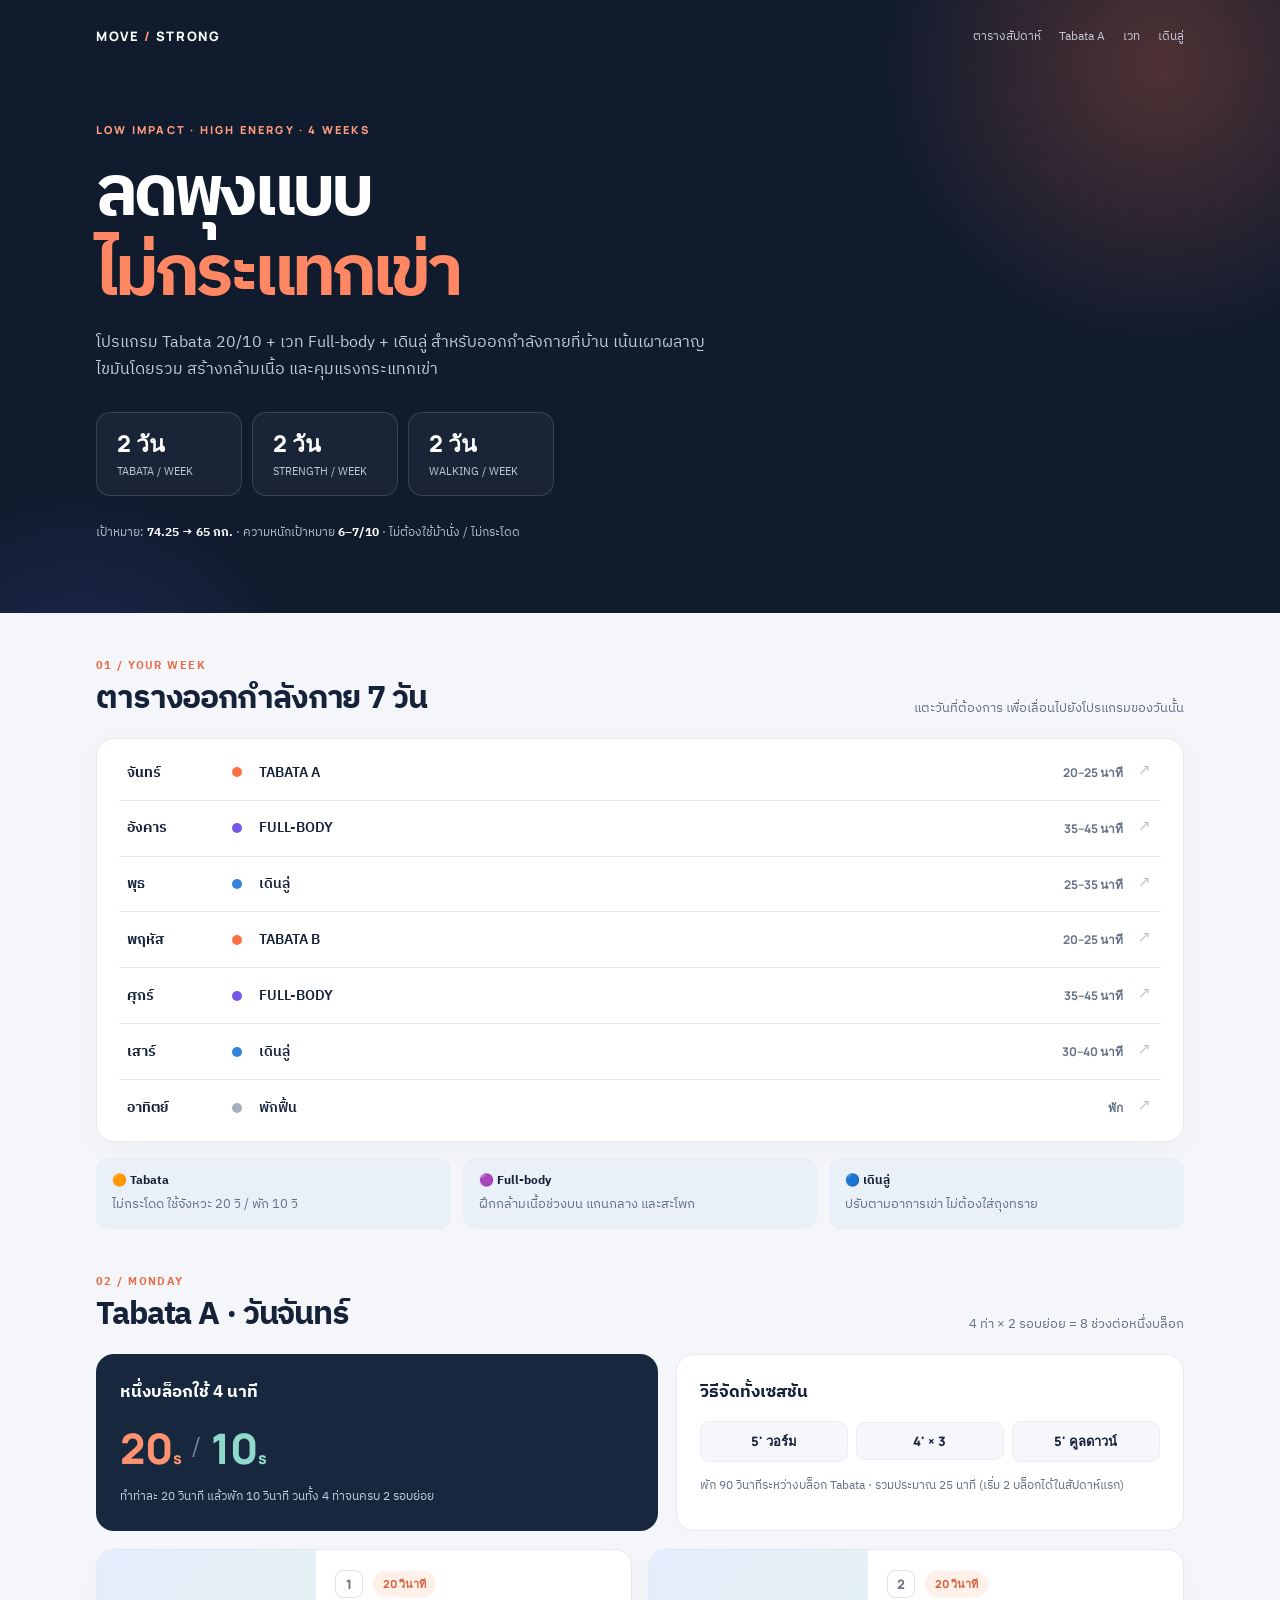
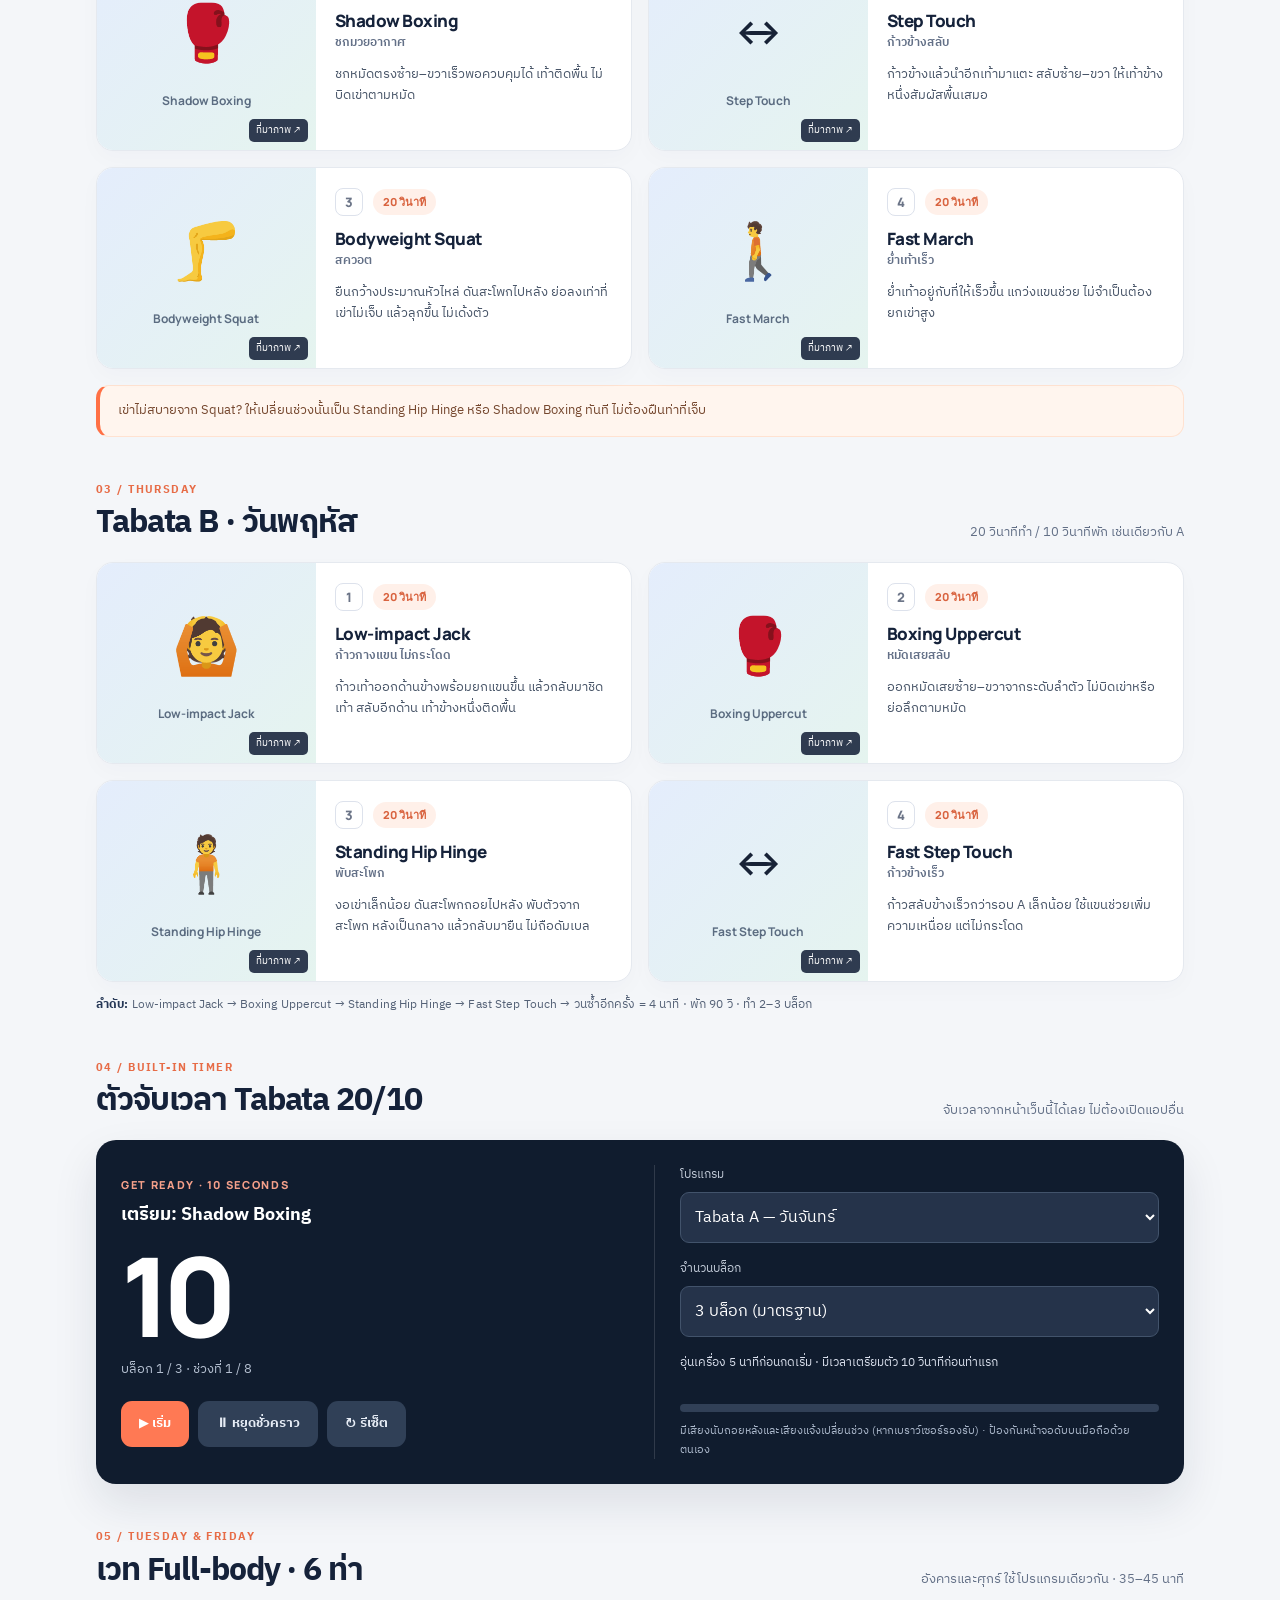
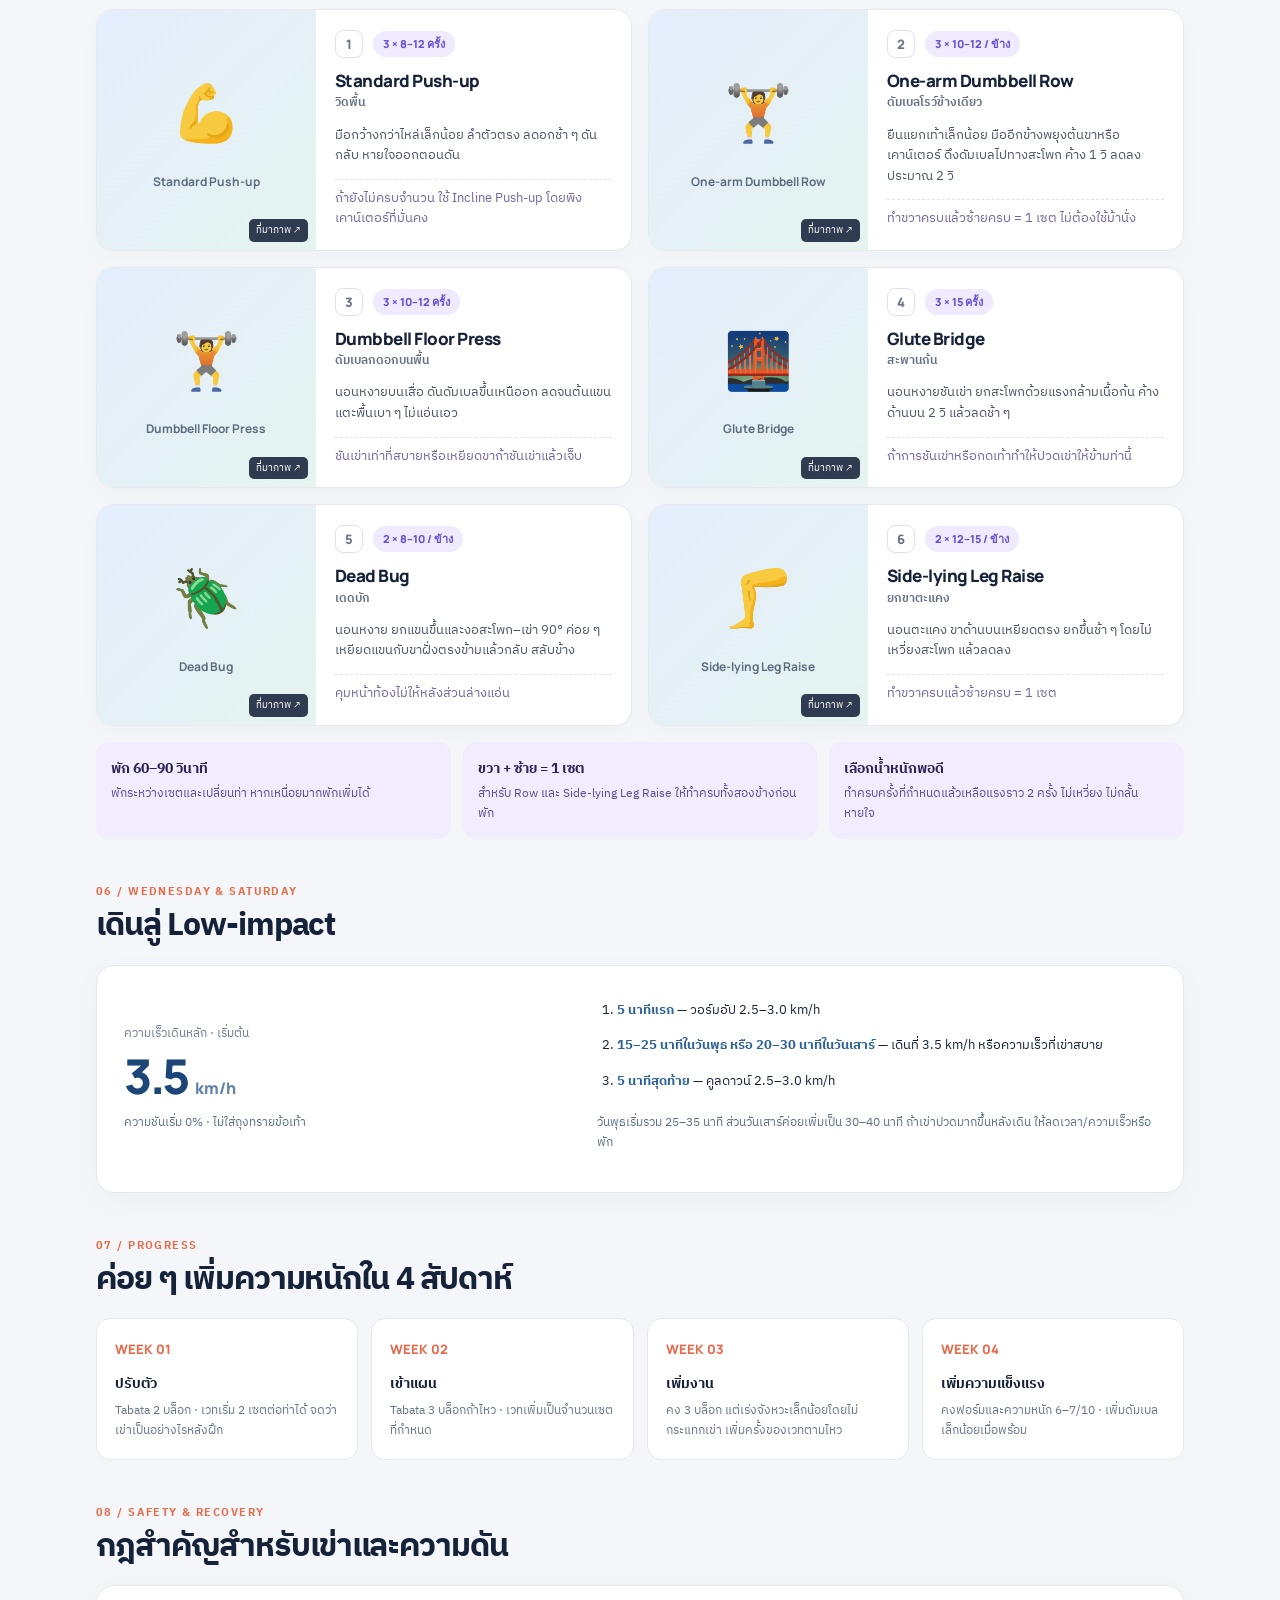
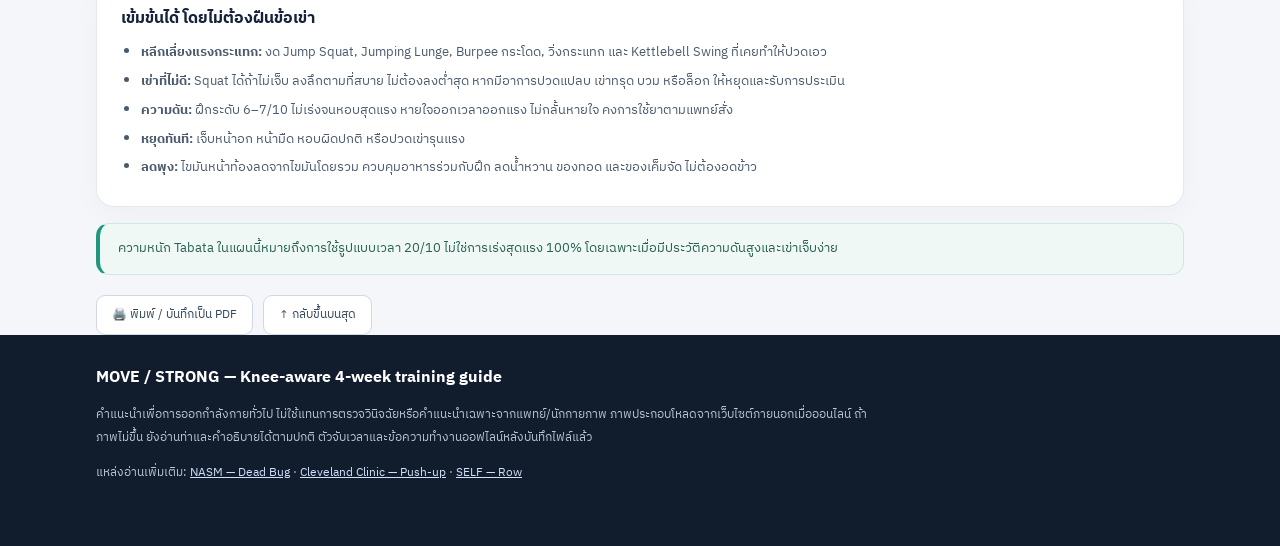
==== index.html @ 5675e383 "Add low-impact exercise guide" ====
<!DOCTYPE html>
<html lang="th">
<head>
<meta charset="UTF-8"/>
<meta name="viewport" content="width=device-width, initial-scale=1"/>
<meta name="theme-color" content="#111c2d"/>
<meta name="description" content="โปรแกรมลดพุง 4 สัปดาห์ Tabata Low-impact + เวท + เดินลู่ พร้อมรูปท่าออกกำลังและตัวจับเวลา 20/10"/>
<title>LOW IMPACT / HIGH ENERGY — แผนลดพุง 4 สัปดาห์</title>
<link rel="stylesheet" href="styles.css"/>
</head>
<body>
<header class="header"><div class="shell"><nav class="nav"><div class="brand">MOVE<span> / </span>STRONG</div><div class="navlinks"><a href="#weekly">ตารางสัปดาห์</a><a href="#tabata-a">Tabata A</a><a href="#strength">เวท</a><a href="#treadmill">เดินลู่</a></div></nav><div class="hero"><div class="eyebrow">LOW IMPACT · HIGH ENERGY · 4 WEEKS</div><h1>ลดพุงแบบ<br/><em>ไม่กระแทกเข่า</em></h1><p class="lead">โปรแกรม Tabata 20/10 + เวท Full-body + เดินลู่ สำหรับออกกำลังกายที่บ้าน เน้นเผาผลาญไขมันโดยรวม สร้างกล้ามเนื้อ และคุมแรงกระแทกเข่า</p><div class="stats"><div class="stat"><span class="k">2 วัน</span><span class="l">TABATA / WEEK</span></div><div class="stat"><span class="k">2 วัน</span><span class="l">STRENGTH / WEEK</span></div><div class="stat"><span class="k">2 วัน</span><span class="l">WALKING / WEEK</span></div></div><div class="hero-bottom">เป้าหมาย: <b>74.25 → 65 กก.</b> · ความหนักเป้าหมาย <b>6–7/10</b> · ไม่ต้องใช้ม้านั่ง / ไม่กระโดด</div></div></div></header>
<main class="shell">
<section class="section" id="weekly"><div class="section-heading"><div><div class="kicker">01 / Your week</div><h2>ตารางออกกำลังกาย 7 วัน</h2></div><div class="heading-note">แตะวันที่ต้องการ เพื่อเลื่อนไปยังโปรแกรมของวันนั้น</div></div><div class="surface schedule"><a class="week-row" href="#tabata-a"><span class="wd">จันทร์</span><span class="dot orange"></span><span class="act">TABATA A</span><span class="dur">20–25 นาที</span><span class="arrow">↗</span></a><a class="week-row" href="#strength"><span class="wd">อังคาร</span><span class="dot violet"></span><span class="act">FULL-BODY</span><span class="dur">35–45 นาที</span><span class="arrow">↗</span></a><a class="week-row" href="#treadmill"><span class="wd">พุธ</span><span class="dot blue"></span><span class="act">เดินลู่</span><span class="dur">25–35 นาที</span><span class="arrow">↗</span></a><a class="week-row" href="#tabata-b"><span class="wd">พฤหัส</span><span class="dot orange"></span><span class="act">TABATA B</span><span class="dur">20–25 นาที</span><span class="arrow">↗</span></a><a class="week-row" href="#strength"><span class="wd">ศุกร์</span><span class="dot violet"></span><span class="act">FULL-BODY</span><span class="dur">35–45 นาที</span><span class="arrow">↗</span></a><a class="week-row" href="#treadmill"><span class="wd">เสาร์</span><span class="dot blue"></span><span class="act">เดินลู่</span><span class="dur">30–40 นาที</span><span class="arrow">↗</span></a><a class="week-row" href="#safety"><span class="wd">อาทิตย์</span><span class="dot gray"></span><span class="act">พักฟื้น</span><span class="dur">พัก</span><span class="arrow">↗</span></a></div><div class="info-strip"><div class="mini"><b>🟠 Tabata</b><span>ไม่กระโดด ใช้จังหวะ 20 วิ / พัก 10 วิ</span></div><div class="mini"><b>🟣 Full-body</b><span>ฝึกกล้ามเนื้อช่วงบน แกนกลาง และสะโพก</span></div><div class="mini"><b>🔵 เดินลู่</b><span>ปรับตามอาการเข่า ไม่ต้องใส่ถุงทราย</span></div></div></section>
<section class="section" id="tabata-a"><div class="section-heading"><div><div class="kicker">02 / Monday</div><h2>Tabata A · วันจันทร์</h2></div><div class="heading-note">4 ท่า × 2 รอบย่อย = 8 ช่วงต่อหนึ่งบล็อก</div></div><div class="tabata-summary"><div class="timing-card"><h3>หนึ่งบล็อกใช้ 4 นาที</h3><div class="timing-digits"><span class="big-timing work">20<span style="font-size:.38em">s</span></span><span class="separator">/</span><span class="big-timing rest">10<span style="font-size:.38em">s</span></span></div><p>ทำท่าละ 20 วินาที แล้วพัก 10 วินาที วนทั้ง 4 ท่าจนครบ 2 รอบย่อย</p></div><div class="round-card"><h3>วิธีจัดทั้งเซสชัน</h3><div class="rounds"><div class="r">5' วอร์ม</div><div class="r">4' × 3</div><div class="r">5' คูลดาวน์</div></div><p>พัก 90 วินาทีระหว่างบล็อก Tabata · รวมประมาณ 25 นาที (เริ่ม 2 บล็อกได้ในสัปดาห์แรก)</p></div></div><div class="cards"><article class="move-card" id="A-1"><div class="photo"><div class="image-fallback"><span aria-hidden="true">🥊</span><b>Shadow Boxing</b></div><img loading="lazy" src="https://en-chatelaine.mblycdn.com/ench/resized/2014/10/w767/10-minute-workout-shadow-reps1.jpg" alt="ภาพตัวอย่างท่า Shadow Boxing" onerror="this.style.display='none'" referrerpolicy="no-referrer"/><a class="photo-credit" target="_blank" rel="noopener" href="https://chatelaine.com/health/fitness/4-boxing-moves-to-lose-weight-and-strengthen-core/">ที่มาภาพ ↗</a></div><div class="move-body"><div class="index-line"><span class="move-index">1</span><span class="pill pill-coral">20 วินาที</span></div><h3>Shadow Boxing</h3><div class="subname">ชกมวยอากาศ</div><p>ชกหมัดตรงซ้าย–ขวาเร็วพอควบคุมได้ เท้าติดพื้น ไม่บิดเข่าตามหมัด</p></div></article><article class="move-card" id="A-2"><div class="photo"><div class="image-fallback"><span aria-hidden="true">↔️</span><b>Step Touch</b></div><img loading="lazy" src="https://s3.amazonaws.com/prod.skimble/assets/2742516/image_iphone.jpg" alt="ภาพตัวอย่างท่า Step Touch" onerror="this.style.display='none'" referrerpolicy="no-referrer"/><a class="photo-credit" target="_blank" rel="noopener" href="https://www.skimble.com/exercises/85896-step-touch-how-to-do-exercise">ที่มาภาพ ↗</a></div><div class="move-body"><div class="index-line"><span class="move-index">2</span><span class="pill pill-coral">20 วินาที</span></div><h3>Step Touch</h3><div class="subname">ก้าวข้างสลับ</div><p>ก้าวข้างแล้วนำอีกเท้ามาแตะ สลับซ้าย–ขวา ให้เท้าข้างหนึ่งสัมผัสพื้นเสมอ</p></div></article><article class="move-card" id="A-3"><div class="photo"><div class="image-fallback"><span aria-hidden="true">🦵</span><b>Bodyweight Squat</b></div><img loading="lazy" src="https://bodybuilding-wizard.com/wp-content/uploads/2019/03/basic-bodyweight-squat-exercise-3.jpg" alt="ภาพตัวอย่างท่า Bodyweight Squat" onerror="this.style.display='none'" referrerpolicy="no-referrer"/><a class="photo-credit" target="_blank" rel="noopener" href="https://bodybuilding-wizard.com/basic-bodyweight-squat-exercise/">ที่มาภาพ ↗</a></div><div class="move-body"><div class="index-line"><span class="move-index">3</span><span class="pill pill-coral">20 วินาที</span></div><h3>Bodyweight Squat</h3><div class="subname">สควอต</div><p>ยืนกว้างประมาณหัวไหล่ ดันสะโพกไปหลัง ย่อลงเท่าที่เข่าไม่เจ็บ แล้วลุกขึ้น ไม่เด้งตัว</p></div></article><article class="move-card" id="A-4"><div class="photo"><div class="image-fallback"><span aria-hidden="true">🚶</span><b>Fast March</b></div><img loading="lazy" src="https://s3assets.skimble.com/assets/2340725/image_iphone.jpg" alt="ภาพตัวอย่างท่า Fast March" onerror="this.style.display='none'" referrerpolicy="no-referrer"/><a class="photo-credit" target="_blank" rel="noopener" href="https://www.skimble.com/exercises/68384-walk-or-marching-in-place-how-to-do-exercise">ที่มาภาพ ↗</a></div><div class="move-body"><div class="index-line"><span class="move-index">4</span><span class="pill pill-coral">20 วินาที</span></div><h3>Fast March</h3><div class="subname">ย่ำเท้าเร็ว</div><p>ย่ำเท้าอยู่กับที่ให้เร็วขึ้น แกว่งแขนช่วย ไม่จำเป็นต้องยกเข่าสูง</p></div></article></div><div class="hint">เข่าไม่สบายจาก Squat? ให้เปลี่ยนช่วงนั้นเป็น Standing Hip Hinge หรือ Shadow Boxing ทันที ไม่ต้องฝืนท่าที่เจ็บ</div></section>
<section class="section" id="tabata-b"><div class="section-heading"><div><div class="kicker">03 / Thursday</div><h2>Tabata B · วันพฤหัส</h2></div><div class="heading-note">20 วินาทีทำ / 10 วินาทีพัก เช่นเดียวกับ A</div></div><div class="cards"><article class="move-card" id="B-1"><div class="photo"><div class="image-fallback"><span aria-hidden="true">🙆</span><b>Low-impact Jack</b></div><img loading="lazy" src="https://app.dropinblog.com/uploaded/blogs/34238038/files/Screen_Shot_2021-11-24_at_8_49_16_AM.png" alt="ภาพตัวอย่างท่า Low-impact Jack" onerror="this.style.display='none'" referrerpolicy="no-referrer"/><a class="photo-credit" target="_blank" rel="noopener" href="https://massagetherapyconcepts.com/a/blog/low-impact-exercises-for">ที่มาภาพ ↗</a></div><div class="move-body"><div class="index-line"><span class="move-index">1</span><span class="pill pill-coral">20 วินาที</span></div><h3>Low-impact Jack</h3><div class="subname">ก้าวกางแขน ไม่กระโดด</div><p>ก้าวเท้าออกด้านข้างพร้อมยกแขนขึ้น แล้วกลับมาชิดเท้า สลับอีกด้าน เท้าข้างหนึ่งติดพื้น</p></div></article><article class="move-card" id="B-2"><div class="photo"><div class="image-fallback"><span aria-hidden="true">🥊</span><b>Boxing Uppercut</b></div><img loading="lazy" src="https://v.cdn.ww.com/media/system/cms/us/new_boxing_6_lead_uppercut_800x800_jqdrrv.png" alt="ภาพตัวอย่างท่า Boxing Uppercut" onerror="this.style.display='none'" referrerpolicy="no-referrer"/><a class="photo-credit" target="_blank" rel="noopener" href="https://www.weightwatchers.com/us/blog/fitness/boxing-cardio-workout-at-home">ที่มาภาพ ↗</a></div><div class="move-body"><div class="index-line"><span class="move-index">2</span><span class="pill pill-coral">20 วินาที</span></div><h3>Boxing Uppercut</h3><div class="subname">หมัดเสยสลับ</div><p>ออกหมัดเสยซ้าย–ขวาจากระดับลำตัว ไม่บิดเข่าหรือย่อลึกตามหมัด</p></div></article><article class="move-card" id="B-3"><div class="photo"><div class="image-fallback"><span aria-hidden="true">🧍</span><b>Standing Hip Hinge</b></div><img loading="lazy" src="https://cdn.shopify.com/s/files/1/0252/3155/6686/files/Bodyweight_Hip_Hinge.jpg?v=1750167985" alt="ภาพตัวอย่างท่า Standing Hip Hinge" onerror="this.style.display='none'" referrerpolicy="no-referrer"/><a class="photo-credit" target="_blank" rel="noopener" href="https://homegymsupply.co.uk/blogs/guides/hip-hinge-exercises">ที่มาภาพ ↗</a></div><div class="move-body"><div class="index-line"><span class="move-index">3</span><span class="pill pill-coral">20 วินาที</span></div><h3>Standing Hip Hinge</h3><div class="subname">พับสะโพก</div><p>งอเข่าเล็กน้อย ดันสะโพกถอยไปหลัง พับตัวจากสะโพก หลังเป็นกลาง แล้วกลับมายืน ไม่ถือดัมเบล</p></div></article><article class="move-card" id="B-4"><div class="photo"><div class="image-fallback"><span aria-hidden="true">↔️</span><b>Fast Step Touch</b></div><img loading="lazy" src="https://s3.amazonaws.com/prod.skimble/assets/2742516/image_iphone.jpg" alt="ภาพตัวอย่างท่า Fast Step Touch" onerror="this.style.display='none'" referrerpolicy="no-referrer"/><a class="photo-credit" target="_blank" rel="noopener" href="https://www.skimble.com/exercises/85896-step-touch-how-to-do-exercise">ที่มาภาพ ↗</a></div><div class="move-body"><div class="index-line"><span class="move-index">4</span><span class="pill pill-coral">20 วินาที</span></div><h3>Fast Step Touch</h3><div class="subname">ก้าวข้างเร็ว</div><p>ก้าวสลับข้างเร็วกว่ารอบ A เล็กน้อย ใช้แขนช่วยเพิ่มความเหนื่อย แต่ไม่กระโดด</p></div></article></div><p class="flowline"><b>ลำดับ:</b> Low-impact Jack → Boxing Uppercut → Standing Hip Hinge → Fast Step Touch → วนซ้ำอีกครั้ง = 4 นาที · พัก 90 วิ · ทำ 2–3 บล็อก</p></section>
<section class="section" id="timer"><div class="section-heading"><div><div class="kicker">04 / Built-in timer</div><h2>ตัวจับเวลา Tabata 20/10</h2></div><div class="heading-note">จับเวลาจากหน้าเว็บนี้ได้เลย ไม่ต้องเปิดแอปอื่น</div></div><div class="timer" role="region" aria-label="ตัวจับเวลา Tabata"><div class="timer-left"><div id="phase-kicker" class="timer-eyebrow">READY TO MOVE</div><div id="current-move" class="timer-name">พร้อมเริ่มฝึก</div><div class="timer-count" id="counter" aria-live="off">20</div><div class="timer-stage" id="timer-stage">บล็อก 1 / 3 · ช่วงที่ 1 / 8</div><div class="timer-btns"><button class="btn" id="timer-start">▶ เริ่ม</button><button class="btn secondary" id="timer-pause" disabled>⏸ หยุดชั่วคราว</button><button class="btn secondary" id="timer-reset">↻ รีเซ็ต</button></div></div><div class="timer-right"><label for="workout-type">โปรแกรม</label><select id="workout-type"><option value="A">Tabata A — วันจันทร์</option><option value="B">Tabata B — วันพฤหัส</option></select><label for="round-count">จำนวนบล็อก</label><select id="round-count"><option value="2">2 บล็อก (เริ่มต้น)</option><option value="3" selected>3 บล็อก (มาตรฐาน)</option></select><div class="status" id="timer-detail">อุ่นเครื่อง 5 นาทีก่อนกดเริ่ม · มีเวลาเตรียมตัว 10 วินาทีก่อนท่าแรก</div><div class="progress"><div id="timer-progress"></div></div><p class="timer-small">มีเสียงนับถอยหลังและเสียงแจ้งเปลี่ยนช่วง (หากเบราว์เซอร์รองรับ) · ป้องกันหน้าจอดับบนมือถือด้วยตนเอง</p></div></div></section>
<section class="section" id="strength"><div class="section-heading"><div><div class="kicker">05 / Tuesday & Friday</div><h2>เวท Full-body · 6 ท่า</h2></div><div class="heading-note">อังคารและศุกร์ ใช้โปรแกรมเดียวกัน · 35–45 นาที</div></div><div class="cards"><article class="move-card"><div class="photo"><div class="image-fallback"><span aria-hidden="true">💪</span><b>Standard Push-up</b></div><img loading="lazy" src="https://bizweb.dktcdn.net/100/419/791/files/cach-hit-dat-dung-cach-2.jpg?v=1654245373205" alt="ภาพตัวอย่างท่า Standard Push-up" onerror="this.style.display='none'" referrerpolicy="no-referrer"/><a class="photo-credit" target="_blank" rel="noopener" href="https://zokosport.vn/cach-hit-dat-dung-cach">ที่มาภาพ ↗</a></div><div class="move-body"><div class="index-line"><span class="move-index">1</span><span class="pill pill-violet">3 × 8–12 ครั้ง</span></div><h3>Standard Push-up</h3><div class="subname">วิดพื้น</div><p>มือกว้างกว่าไหล่เล็กน้อย ลำตัวตรง ลดอกช้า ๆ ดันกลับ หายใจออกตอนดัน</p><p class="tip">ถ้ายังไม่ครบจำนวน ใช้ Incline Push-up โดยพิงเคาน์เตอร์ที่มั่นคง</p></div></article><article class="move-card"><div class="photo"><div class="image-fallback"><span aria-hidden="true">🏋️</span><b>One-arm Dumbbell Row</b></div><img loading="lazy" src="https://media.self.com/photos/6502286f4096ec018062ec7d/4%3A3/w_5000%2Ch_3750%2Cc_limit/Jamie-single-arm-row.jpg" alt="ภาพตัวอย่างท่า One-arm Dumbbell Row" onerror="this.style.display='none'" referrerpolicy="no-referrer"/><a class="photo-credit" target="_blank" rel="noopener" href="https://www.self.com/story/single-arm-dumbbell-row">ที่มาภาพ ↗</a></div><div class="move-body"><div class="index-line"><span class="move-index">2</span><span class="pill pill-violet">3 × 10–12 / ข้าง</span></div><h3>One-arm Dumbbell Row</h3><div class="subname">ดัมเบลโรว์ข้างเดียว</div><p>ยืนแยกเท้าเล็กน้อย มืออีกข้างพยุงต้นขาหรือเคาน์เตอร์ ดึงดัมเบลไปทางสะโพก ค้าง 1 วิ ลดลงประมาณ 2 วิ</p><p class="tip">ทำขวาครบแล้วซ้ายครบ = 1 เซต ไม่ต้องใช้ม้านั่ง</p></div></article><article class="move-card"><div class="photo"><div class="image-fallback"><span aria-hidden="true">🏋️</span><b>Dumbbell Floor Press</b></div><img loading="lazy" src="https://cdn.mos.cms.futurecdn.net/fTJuNi66UDQdiwZVsGUfZj.jpg" alt="ภาพตัวอย่างท่า Dumbbell Floor Press" onerror="this.style.display='none'" referrerpolicy="no-referrer"/><a class="photo-credit" target="_blank" rel="noopener" href="https://www.coachweb.com/home-workouts/8547/try-this-dumbbell-home-workout-from-celebrity-trainer-jessie-pavelka-today">ที่มาภาพ ↗</a></div><div class="move-body"><div class="index-line"><span class="move-index">3</span><span class="pill pill-violet">3 × 10–12 ครั้ง</span></div><h3>Dumbbell Floor Press</h3><div class="subname">ดัมเบลกดอกบนพื้น</div><p>นอนหงายบนเสื่อ ดันดัมเบลขึ้นเหนืออก ลดจนต้นแขนแตะพื้นเบา ๆ ไม่แอ่นเอว</p><p class="tip">ชันเข่าเท่าที่สบายหรือเหยียดขาถ้าชันเข่าแล้วเจ็บ</p></div></article><article class="move-card"><div class="photo"><div class="image-fallback"><span aria-hidden="true">🌉</span><b>Glute Bridge</b></div><img loading="lazy" src="https://cdn.prod.openfit.com/uploads/2019/05/14110159/Glute-Bridge-A.B.jpg" alt="ภาพตัวอย่างท่า Glute Bridge" onerror="this.style.display='none'" referrerpolicy="no-referrer"/><a class="photo-credit" target="_blank" rel="noopener" href="https://www.amcolfit.com/blog-15-exercises-lower-body-workout.php">ที่มาภาพ ↗</a></div><div class="move-body"><div class="index-line"><span class="move-index">4</span><span class="pill pill-violet">3 × 15 ครั้ง</span></div><h3>Glute Bridge</h3><div class="subname">สะพานก้น</div><p>นอนหงายชันเข่า ยกสะโพกด้วยแรงกล้ามเนื้อก้น ค้างด้านบน 2 วิ แล้วลดช้า ๆ</p><p class="tip">ถ้าการชันเข่าหรือกดเท้าทำให้ปวดเข่าให้ข้ามท่านี้</p></div></article><article class="move-card"><div class="photo"><div class="image-fallback"><span aria-hidden="true">🪲</span><b>Dead Bug</b></div><img loading="lazy" src="https://static.wixstatic.com/media/ed5104_ee317bad126a423e90381eb24b6fec06~mv2.png/v1/fill/w_940%2Ch_788%2Cal_c%2Cq_90%2Cenc_auto/ed5104_ee317bad126a423e90381eb24b6fec06~mv2.png" alt="ภาพตัวอย่างท่า Dead Bug" onerror="this.style.display='none'" referrerpolicy="no-referrer"/><a class="photo-credit" target="_blank" rel="noopener" href="https://www.strongerperformancept.com/post/the-dead-bug-exercise-how-to-variations">ที่มาภาพ ↗</a></div><div class="move-body"><div class="index-line"><span class="move-index">5</span><span class="pill pill-violet">2 × 8–10 / ข้าง</span></div><h3>Dead Bug</h3><div class="subname">เดดบัก</div><p>นอนหงาย ยกแขนขึ้นและงอสะโพก–เข่า 90° ค่อย ๆ เหยียดแขนกับขาฝั่งตรงข้ามแล้วกลับ สลับข้าง</p><p class="tip">คุมหน้าท้องไม่ให้หลังส่วนล่างแอ่น</p></div></article><article class="move-card"><div class="photo"><div class="image-fallback"><span aria-hidden="true">🦵</span><b>Side-lying Leg Raise</b></div><img loading="lazy" src="https://cdn2.stylecraze.com/wp-content/uploads/2014/08/14--Side-Lying-Leg-Raises.jpg.webp" alt="ภาพตัวอย่างท่า Side-lying Leg Raise" onerror="this.style.display='none'" referrerpolicy="no-referrer"/><a class="photo-credit" target="_blank" rel="noopener" href="https://www.stylecraze.com/articles/effective-exercises-to-strengthen-your-lower-body/">ที่มาภาพ ↗</a></div><div class="move-body"><div class="index-line"><span class="move-index">6</span><span class="pill pill-violet">2 × 12–15 / ข้าง</span></div><h3>Side-lying Leg Raise</h3><div class="subname">ยกขาตะแคง</div><p>นอนตะแคง ขาด้านบนเหยียดตรง ยกขึ้นช้า ๆ โดยไม่เหวี่ยงสะโพก แล้วลดลง</p><p class="tip">ทำขวาครบแล้วซ้ายครบ = 1 เซต</p></div></article></div><div class="training-notes"><div class="training-note"><b>พัก 60–90 วินาที</b>พักระหว่างเซตและเปลี่ยนท่า หากเหนื่อยมากพักเพิ่มได้</div><div class="training-note"><b>ขวา + ซ้าย = 1 เซต</b>สำหรับ Row และ Side-lying Leg Raise ให้ทำครบทั้งสองข้างก่อนพัก</div><div class="training-note"><b>เลือกน้ำหนักพอดี</b>ทำครบครั้งที่กำหนดแล้วเหลือแรงราว 2 ครั้ง ไม่เหวี่ยง ไม่กลั้นหายใจ</div></div></section>
<section class="section" id="treadmill"><div class="section-heading"><div><div class="kicker">06 / Wednesday & Saturday</div><h2>เดินลู่ Low-impact</h2></div></div><div class="surface walkcard"><div><div class="walk-kicker">ความเร็วเดินหลัก · เริ่มต้น</div><div class="walk-big">3.5 <small>km/h</small></div><div class="walk-small">ความชันเริ่ม 0% · ไม่ใส่ถุงทรายข้อเท้า</div></div><div><ol class="walk-steps"><li><b>5 นาทีแรก</b> — วอร์มอัป 2.5–3.0 km/h</li><li><b>15–25 นาทีในวันพุธ หรือ 20–30 นาทีในวันเสาร์</b> — เดินที่ 3.5 km/h หรือความเร็วที่เข่าสบาย</li><li><b>5 นาทีสุดท้าย</b> — คูลดาวน์ 2.5–3.0 km/h</li></ol><p class="walk-small">วันพุธเริ่มรวม 25–35 นาที ส่วนวันเสาร์ค่อยเพิ่มเป็น 30–40 นาที ถ้าเข่าปวดมากขึ้นหลังเดิน ให้ลดเวลา/ความเร็วหรือพัก</p></div></div></section>
<section class="section" id="progression"><div class="section-heading"><div><div class="kicker">07 / Progress</div><h2>ค่อย ๆ เพิ่มความหนักใน 4 สัปดาห์</h2></div></div><div class="progression"><div class="week-box"><span class="label">WEEK 01</span><b>ปรับตัว</b><p>Tabata 2 บล็อก · เวทเริ่ม 2 เซตต่อท่าได้ จดว่าเข่าเป็นอย่างไรหลังฝึก</p></div><div class="week-box"><span class="label">WEEK 02</span><b>เข้าแผน</b><p>Tabata 3 บล็อกถ้าไหว · เวทเพิ่มเป็นจำนวนเซตที่กำหนด</p></div><div class="week-box"><span class="label">WEEK 03</span><b>เพิ่มงาน</b><p>คง 3 บล็อก แต่เร่งจังหวะเล็กน้อยโดยไม่กระแทกเข่า เพิ่มครั้งของเวทตามไหว</p></div><div class="week-box"><span class="label">WEEK 04</span><b>เพิ่มความแข็งแรง</b><p>คงฟอร์มและความหนัก 6–7/10 · เพิ่มดัมเบลเล็กน้อยเมื่อพร้อม</p></div></div></section>
<section class="section" id="safety"><div class="section-heading"><div><div class="kicker">08 / Safety & recovery</div><h2>กฎสำคัญสำหรับเข่าและความดัน</h2></div></div><div class="surface safety"><h3>เข้มข้นได้ โดยไม่ต้องฝืนข้อเข่า</h3><ul><li><b>หลีกเลี่ยงแรงกระแทก:</b> งด Jump Squat, Jumping Lunge, Burpee กระโดด, วิ่งกระแทก และ Kettlebell Swing ที่เคยทำให้ปวดเอว</li><li><b>เข่าที่ไม่ดี:</b> Squat ได้ถ้าไม่เจ็บ ลงลึกตามที่สบาย ไม่ต้องลงต่ำสุด หากมีอาการปวดแปลบ เข่าทรุด บวม หรือล็อก ให้หยุดและรับการประเมิน</li><li><b>ความดัน:</b> ฝึกระดับ 6–7/10 ไม่เร่งจนหอบสุดแรง หายใจออกเวลาออกแรง ไม่กลั้นหายใจ คงการใช้ยาตามแพทย์สั่ง</li><li><b>หยุดทันที:</b> เจ็บหน้าอก หน้ามืด หอบผิดปกติ หรือปวดเข่ารุนแรง</li><li><b>ลดพุง:</b> ไขมันหน้าท้องลดจากไขมันโดยรวม ควบคุมอาหารร่วมกับฝึก ลดน้ำหวาน ของทอด และของเค็มจัด ไม่ต้องอดข้าว</li></ul></div><div class="hint hintsafe">ความหนัก Tabata ในแผนนี้หมายถึงการใช้รูปแบบเวลา 20/10 ไม่ใช่การเร่งสุดแรง 100% โดยเฉพาะเมื่อมีประวัติความดันสูงและเข่าเจ็บง่าย</div><div class="action-bar"><button type="button" onclick="window.print()">🖨️ พิมพ์ / บันทึกเป็น PDF</button><button type="button" id="jump-top">↑ กลับขึ้นบนสุด</button></div></section>
</main>
<div class="floating-timer" id="floating-timer" role="region" aria-label="ตัวจับเวลาแบบย่อ" hidden><div class="floating-info"><span id="floating-phase"></span><strong id="floating-move"></strong></div><div class="floating-count" id="floating-count"></div><div class="floating-buttons"><button type="button" class="btn" id="floating-start">▶ เริ่ม</button><button type="button" class="btn secondary" id="floating-pause">⏸ พัก</button><button type="button" class="btn secondary" id="floating-reset">↻ รีเซ็ต</button></div></div>
<footer class="footer"><div class="shell"><b>MOVE / STRONG — Knee-aware 4-week training guide</b><p>คำแนะนำเพื่อการออกกำลังกายทั่วไป ไม่ใช้แทนการตรวจวินิจฉัยหรือคำแนะนำเฉพาะจากแพทย์/นักกายภาพ ภาพประกอบโหลดจากเว็บไซต์ภายนอกเมื่อออนไลน์ ถ้าภาพไม่ขึ้น ยังอ่านท่าและคำอธิบายได้ตามปกติ ตัวจับเวลาและข้อความทำงานออฟไลน์หลังบันทึกไฟล์แล้ว</p><p class="sources">แหล่งอ่านเพิ่มเติม: <a href="https://www.nasm.org/resource-center/exercise-library/dead-bug" target="_blank" rel="noopener">NASM — Dead Bug</a> · <a href="https://health.clevelandclinic.org/how-to-do-a-push-up" target="_blank" rel="noopener">Cleveland Clinic — Push-up</a> · <a href="https://www.self.com/story/single-arm-dumbbell-row" target="_blank" rel="noopener">SELF — Row</a></p></div></footer>
<script src="script.js"></script>
</body></html>
---- styles.css ----
@import url('https://fonts.googleapis.com/css2?family=IBM+Plex+Sans+Thai:wght@400;500;600;700&family=Manrope:wght@500;600;700;800&display=swap');
:root{--navy:#111c2d;--ink:#15223a;--muted:#637087;--bg:#f4f6f9;--paper:#fff;--line:#e5e9ef;--orange:#ff7045;--v:#7358e8;--blue:#3285da;--green:#1e987b;--radius:18px}
*{box-sizing:border-box}html{scroll-behavior:smooth}body{margin:0;background:var(--bg);font-family:'IBM Plex Sans Thai',system-ui,sans-serif;color:var(--ink);line-height:1.68;-webkit-font-smoothing:antialiased}button,input,select{font:inherit}a{color:inherit;text-decoration:none}button{cursor:pointer}strong,b{font-weight:700}button:focus-visible,a:focus-visible,input:focus-visible{outline:3px solid #ffae8d;outline-offset:3px}
.shell{max-width:1140px;margin:auto;padding:0 26px}.header{background:#101b2e;color:#fff;position:relative;overflow:hidden}.header::before{content:'';position:absolute;width:570px;height:570px;right:-165px;top:-220px;background:radial-gradient(circle,#ff704544,transparent 70%);pointer-events:none}.header::after{content:'';position:absolute;width:500px;height:500px;left:-170px;bottom:-350px;background:radial-gradient(circle,#6c68ee32,transparent 65%)}.nav{display:flex;justify-content:space-between;align-items:center;padding:26px 0;position:relative;z-index:1}.brand{font-family:Manrope,sans-serif;letter-spacing:.12em;font-size:13px;font-weight:800}.brand span{color:#ff9270}.navlinks{display:flex;gap:18px;color:#c4cbd9;font-size:12px}.navlinks a:hover{color:white}
.hero{padding:48px 0 70px;position:relative;z-index:1}.eyebrow{font:800 11px Manrope,sans-serif;letter-spacing:.2em;text-transform:uppercase;color:#ff9e7e}.hero h1{font-size:clamp(38px,6vw,70px);line-height:1.14;letter-spacing:-.06em;margin:18px 0 16px;max-width:770px}.hero h1 em{color:#ff8764;font-style:normal}.lead{color:#c1ccdc;max-width:620px;font-size:16px;margin:0}.stats{display:flex;flex-wrap:wrap;gap:10px;margin:28px 0 0}.stat{border:1px solid #ffffff24;background:#ffffff0b;backdrop-filter:blur(6px);padding:13px 20px;border-radius:14px;min-width:146px}.stat .k{display:block;font:800 23px Manrope,sans-serif}.stat .l{display:block;font-size:11px;color:#bec6d6;margin-top:1px}.hero-bottom{margin-top:27px;font-size:12px;color:#b4bdcf}.hero-bottom b{color:white}
main{padding-bottom:70px}.section{margin-top:44px;scroll-margin-top:20px}.section-heading{display:flex;align-items:end;justify-content:space-between;gap:16px;margin-bottom:18px}.kicker{font-size:11px;font-weight:700;color:#e76c47;letter-spacing:.13em;text-transform:uppercase}.section h2{margin:3px 0 0;font-size:clamp(25px,3vw,32px);letter-spacing:-.035em;line-height:1.3}.heading-note{color:var(--muted);font-size:13px;max-width:390px;text-align:right}.surface{border:1px solid var(--line);background:white;box-shadow:0 8px 30px #1b355008;border-radius:var(--radius)}.schedule{padding:6px 22px}.week-row{display:grid;grid-template-columns:90px 12px 1fr 110px 15px;gap:15px;align-items:center;padding:14px 8px;border-bottom:1px solid var(--line);transition:background .2s}.week-row:last-child{border:0}.week-row:hover{background:#f6f8fc}.wd{font-size:14px;font-weight:700}.act{font-size:14px;font-weight:600}.dur{font:700 12px Manrope,sans-serif;color:var(--muted);text-align:right}.dot{width:10px;height:10px;border-radius:50%}.dot.orange{background:var(--orange)}.dot.violet{background:var(--v)}.dot.blue{background:var(--blue)}.dot.gray{background:#a5afbe}.arrow{color:#b4becb}
.info-strip{display:grid;grid-template-columns:repeat(3,1fr);gap:12px;margin-top:16px}.mini{background:#eaf0f8;border-radius:12px;padding:13px 16px;font-size:13px}.mini b{display:block;font-size:12px;margin-bottom:3px}.mini span{color:var(--muted)}
.tabata-summary{display:grid;grid-template-columns:1.05fr .95fr;gap:18px;margin-bottom:18px}.timing-card{background:#17273e;color:white;padding:24px;border-radius:18px}.timing-card h3{margin:0 0 12px;font-size:17px}.timing-digits{display:flex;align-items:center;gap:10px;margin-bottom:10px}.big-timing{font:800 clamp(25px,4vw,42px) Manrope,sans-serif}.separator{font-size:23px;color:#76869a}.timing-card .work{color:#ff9270}.timing-card .rest{color:#8fd9ca}.timing-card p{color:#c4cede;font-size:12px;margin:8px 0 0}.round-card{padding:23px;background:white;border:1px solid var(--line);border-radius:18px}.round-card h3{margin:0 0 11px;font-size:17px}.rounds{display:flex;align-items:center;gap:8px;margin:14px 0}.rounds .r{flex:1;text-align:center;padding:9px 6px;background:#f7f7fb;border:1px solid #ececf6;border-radius:9px;font:800 13px Manrope,sans-serif}.round-card p{font-size:12px;color:var(--muted);margin-bottom:0}
.hint{padding:14px 18px;background:#fff5ee;border:1px solid #ffe2d1;border-left:4px solid var(--orange);border-radius:13px;color:#75472e;font-size:13px;margin:16px 0}.hintsafe{background:#f0f8f6;border-color:#cde8df;border-left-color:var(--green);color:#285f51}
.cards{display:grid;grid-template-columns:repeat(2,minmax(0,1fr));gap:16px}.move-card{display:flex;min-height:200px;border-radius:17px;background:#fff;overflow:hidden;border:1px solid var(--line);box-shadow:0 8px 22px #16345106}.photo{width:41%;min-width:41%;position:relative;overflow:hidden;background:linear-gradient(135deg,#e4edfc,#e5f4ef);min-height:200px}.photo img{width:100%;height:100%;display:block;object-fit:contain;position:absolute;inset:0;z-index:1}.image-fallback{position:absolute;inset:0;display:flex;flex-direction:column;align-items:center;justify-content:center;gap:10px;text-align:center;padding:14px}.image-fallback span{font-size:55px;filter:grayscale(.15)}.image-fallback b{font:700 12px Manrope,sans-serif;color:#5b6c81}.photo-credit{position:absolute;bottom:8px;right:8px;background:#15223adf;color:white;font-size:10px;z-index:2;border-radius:5px;padding:3px 7px}.move-body{padding:20px 19px;flex:1}.index-line{display:flex;gap:10px;align-items:center;flex-wrap:wrap}.move-index{display:flex;align-items:center;justify-content:center;width:28px;height:28px;border:1px solid #dde2ec;border-radius:8px;color:#6b7487;font:800 13px Manrope,sans-serif}.pill{display:inline-block;padding:4px 10px;border-radius:20px;font:800 11px Manrope,sans-serif;white-space:nowrap}.pill-coral{background:#fff0e9;color:#d9633f}.pill-violet{background:#efeafd;color:#674fd1}.move-card h3{font:800 17px/1.25 Manrope,system-ui,sans-serif;letter-spacing:-.03em;margin:12px 0 2px}.subname{font-size:12px;font-weight:600;color:var(--muted)}.move-body p{font-size:12.5px;color:#485568;line-height:1.65;margin:12px 0 0}.move-body .tip{padding-top:9px;border-top:1px dashed #dde3ec;color:#75659e}
.flowline{font-size:12px;color:#556277;letter-spacing:.01em;margin:13px 0 0}.flowline b{color:#253756}.timer{background:#101c2e;color:white;padding:25px;border-radius:20px;display:grid;grid-template-columns:1fr 1fr;gap:28px;align-items:center;box-shadow:0 20px 45px #15223a1a;margin:18px 0 12px}.timer-left{display:flex;flex-direction:column;align-items:start}.timer-eyebrow{letter-spacing:.15em;text-transform:uppercase;font:800 11px Manrope,sans-serif;color:#f5a08a}.timer-name{font-size:18px;font-weight:700;min-height:31px;margin:8px 0 0}.timer-count{font:800 clamp(65px,9vw,110px)/1 Manrope,sans-serif;letter-spacing:-.07em;margin:9px 0}.timer-stage{font-size:13px;color:#b5c0d1}.timer-btns{display:flex;flex-wrap:wrap;gap:9px;margin:20px 0 0}.btn{border:0;border-radius:11px;padding:12px 18px;background:#ff7954;color:white;font-weight:800;font-size:13px}.btn.secondary{background:#304057;color:#e6ecf5}.timer-right{border-left:1px solid #ffffff22;padding-left:25px}.timer-right label{display:block;margin-bottom:7px;color:#c2cbd8;font-size:12px}.timer-right select{width:100%;background:#25334a;border:1px solid #42536b;color:white;border-radius:9px;padding:10px;margin-bottom:16px}.timer-right .status{font-size:12px;color:#d8deeb;min-height:39px}.progress{height:8px;background:#314057;border-radius:10px;overflow:hidden;margin-top:12px}.progress>div{height:100%;width:0%;background:#ff7954;transition:width .4s}.timer-small{font-size:11px;color:#acb9cc;margin:10px 0 0}
.training-notes{display:grid;grid-template-columns:repeat(3,1fr);gap:12px;margin:16px 0}.training-note{background:#f1edff;border-radius:13px;padding:15px;color:#5b4c92;font-size:12px}.training-note b{display:block;font-size:14px;color:#2c2456;margin-bottom:4px}.walkcard{display:grid;grid-template-columns:1fr 1.25fr;gap:25px;align-items:center;padding:27px}.walk-big{font:800 48px/1 Manrope,sans-serif;letter-spacing:-.05em;color:#1b4677}.walk-big small{font-size:16px;color:#6182a6;letter-spacing:0}.walk-kicker{font-size:12px;color:#6e7c92;margin-bottom:8px}.walk-steps{margin:0;padding-left:20px}.walk-steps li{padding:7px 0;font-size:13px}.walk-steps b{color:#2c6299}.walk-small{font-size:12px;color:#5b6f84;margin-top:13px}.progression{display:grid;grid-template-columns:repeat(4,1fr);gap:13px}.week-box{padding:18px;border-radius:14px;background:#fff;border:1px solid var(--line)}.week-box .label{font:800 13px Manrope,sans-serif;color:#e66c4d}.week-box b{display:block;font-size:14px;margin:8px 0 5px}.week-box p{font-size:12px;color:#66758b;margin:0}.safety{padding:20px 24px}.safety h3{margin:0 0 9px;font-size:16px}.safety ul{margin:0;padding-left:20px;font-size:13px;color:#4a5a6d}.safety li{margin:7px 0}.footer{background:#111c2d;color:#b9c5d6;padding:30px 0 50px}.footer b{color:white}.footer p{max-width:790px;font-size:12px;line-height:1.9}.sources a{color:#cfe0fa;text-decoration:underline}.action-bar{display:flex;gap:10px;flex-wrap:wrap;margin-top:20px}.action-bar button{border:1px solid #cfd8e4;background:white;padding:9px 15px;border-radius:9px;font-size:12px;color:#34465a}.checkline{display:flex;gap:9px;align-items:center;margin-top:14px;color:#536279;font-size:12px}.checkline input{width:17px;height:17px;accent-color:#f26f4c}.section-divider{height:1px;background:var(--line);margin-top:28px}
@media(max-width:850px){.cards{grid-template-columns:1fr}.photo{width:36%;min-width:36%}.tabata-summary{grid-template-columns:1fr 1fr}.navlinks{display:none}.progression{grid-template-columns:repeat(2,1fr)}}
@media(max-width:620px){.shell{padding:0 16px}.nav{padding:19px 0}.hero{padding:38px 0 48px}.hero h1{font-size:40px}.lead{font-size:14px}.stats{gap:8px}.stat{padding:10px 12px;min-width:calc(33.33% - 7px)}.stat .k{font-size:18px}.stat .l{font-size:9px}.section{margin-top:32px}.section-heading{display:block}.heading-note{text-align:left;margin-top:7px}.schedule{padding:5px 10px}.week-row{grid-template-columns:60px 8px 1fr 78px;gap:9px;padding:12px 4px}.week-row .arrow{display:none}.wd,.act{font-size:12px}.dur{font-size:10px}.info-strip,.training-notes{grid-template-columns:1fr}.tabata-summary{grid-template-columns:1fr}.cards{grid-template-columns:1fr}.move-card{min-height:180px}.move-body{padding:15px 13px}.photo{width:36%;min-width:36%;min-height:180px}.move-body h3{font-size:15px;margin-top:9px}.move-body p{font-size:11.5px;margin-top:9px}.move-index{width:23px;height:23px}.pill{font-size:10px}.timer{grid-template-columns:1fr;gap:16px;padding:20px}.timer-right{border-left:0;padding-left:0;border-top:1px solid #ffffff22;padding-top:20px}.walkcard{grid-template-columns:1fr;gap:14px}.walk-big{font-size:42px}.progression{grid-template-columns:repeat(2,1fr);gap:9px}.week-box{padding:13px}.week-box p{font-size:11px}.image-fallback span{font-size:38px}}
@media print{body{background:white;color:black}.header{background:#fff!important;color:#17233a;padding-bottom:0}.header::before,.header::after{display:none}.eyebrow,.hero h1 em{color:#a14935}.lead,.hero-bottom{color:#434a59}.stat{background:white;border-color:#cfd5e0}.stat .l{color:#555}.navlinks,.timer,.action-bar,.photo-credit{display:none!important}.section{break-inside:avoid}.move-card{break-inside:avoid;box-shadow:none}.cards{grid-template-columns:1fr 1fr}.section-heading{page-break-after:avoid}.footer{background:white;color:#444}}

.floating-timer[hidden]{display:none}.floating-timer{position:fixed;z-index:100;bottom:16px;left:50%;transform:translateX(-50%);width:min(520px,calc(100% - 24px));display:flex;align-items:center;gap:14px;padding:10px 14px;background:#101c2e;color:white;border:1px solid #42536b;border-radius:14px;box-shadow:0 8px 30px #0004}.floating-info{flex:1;min-width:0}.floating-info span{display:block;font-size:10px;color:#f5a08a}.floating-info strong{display:block;font-size:14px;overflow:hidden;text-overflow:ellipsis;white-space:nowrap}.floating-count{font:800 32px/1 Manrope,sans-serif;min-width:45px;text-align:center}.floating-timer .btn{white-space:nowrap;padding:9px 14px}@media(max-width:620px){.floating-timer{bottom:max(8px,env(safe-area-inset-bottom));gap:8px}.floating-info strong{font-size:12px}.floating-count{font-size:27px}.floating-timer .btn{padding:9px}}@media print{.floating-timer{display:none!important}}

.floating-timer{width:min(660px,calc(100% - 24px));padding:16px;gap:16px;flex-wrap:wrap}.floating-info span{font-size:12px}.floating-info strong{font-size:17px;white-space:normal}.floating-count{font-size:46px;min-width:62px}.floating-buttons{display:flex;gap:8px}.floating-timer .btn{padding:10px 14px}.floating-timer .btn:disabled{opacity:.45;cursor:default}@media(max-width:620px){.floating-timer{gap:10px;padding:12px}.floating-info strong{font-size:15px}.floating-count{font-size:40px}.floating-buttons{width:100%}.floating-buttons .btn{flex:1;padding:9px 4px}}
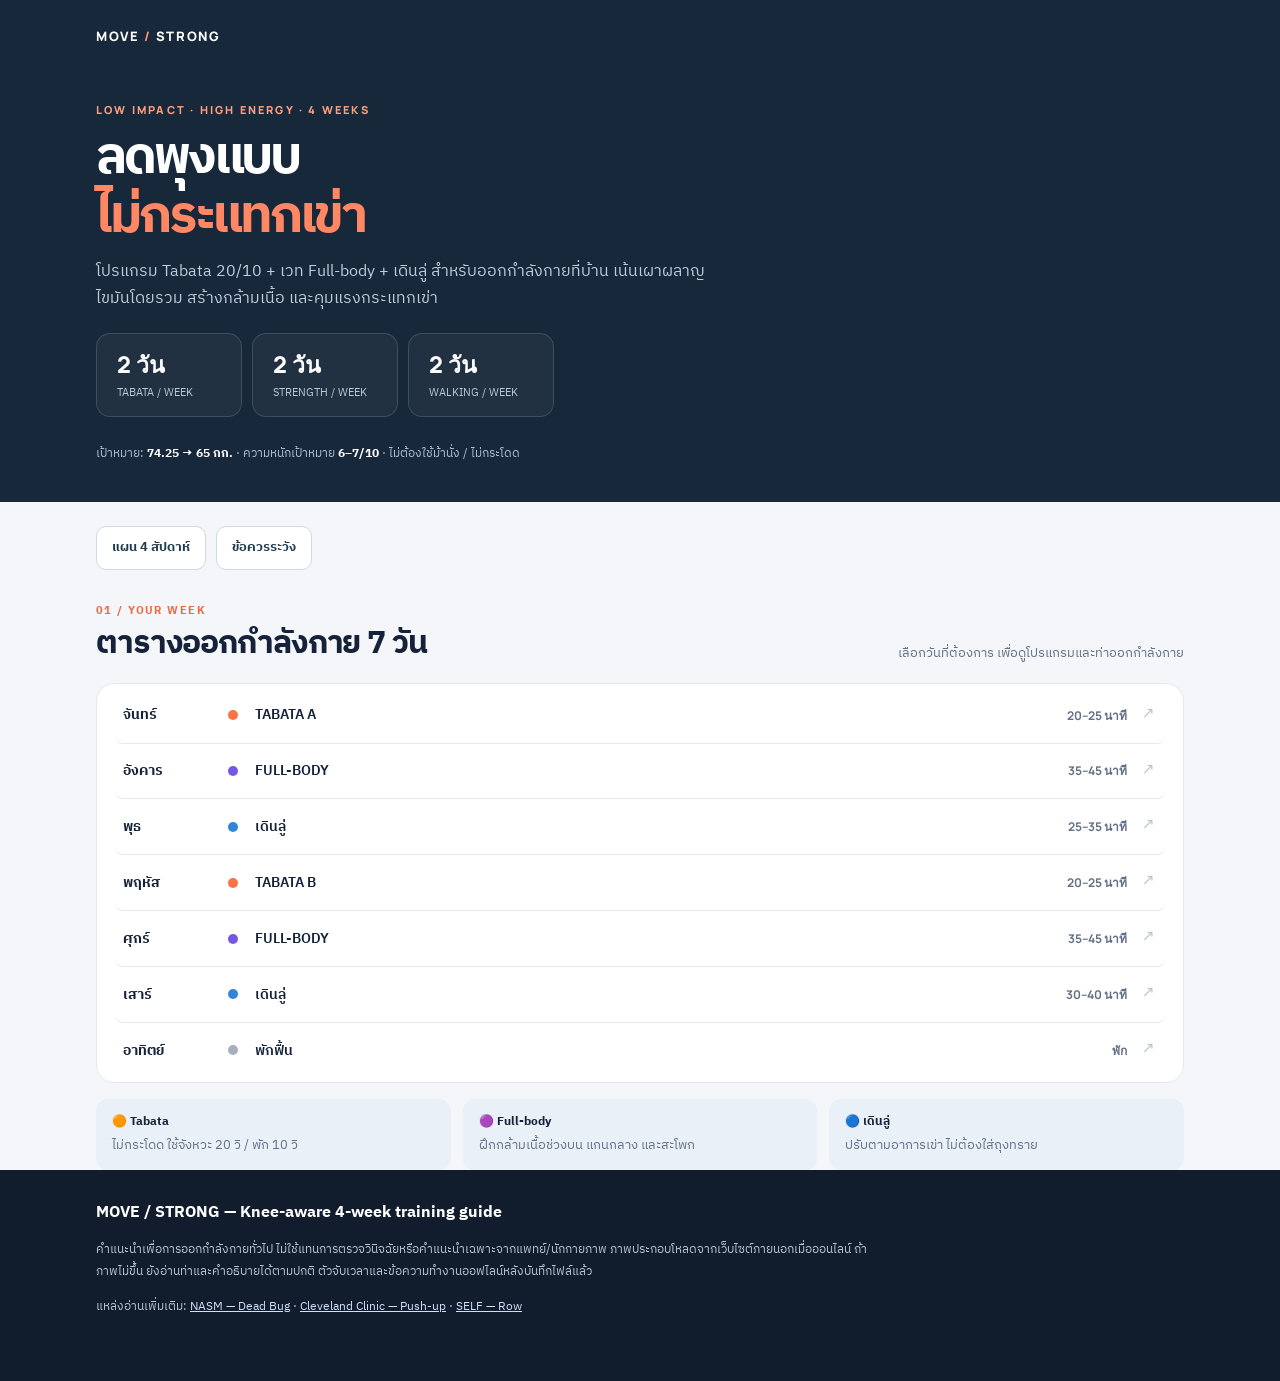
==== commit 4aa857fb: "Simplify daily workouts and training view" ====
--- a/index.html
+++ b/index.html
@@ -11,10 +11,12 @@
 <body>
 <header class="header"><div class="shell"><nav class="nav"><div class="brand">MOVE<span> / </span>STRONG</div><div class="navlinks"><a href="#weekly">ตารางสัปดาห์</a><a href="#tabata-a">Tabata A</a><a href="#strength">เวท</a><a href="#treadmill">เดินลู่</a></div></nav><div class="hero"><div class="eyebrow">LOW IMPACT · HIGH ENERGY · 4 WEEKS</div><h1>ลดพุงแบบ<br/><em>ไม่กระแทกเข่า</em></h1><p class="lead">โปรแกรม Tabata 20/10 + เวท Full-body + เดินลู่ สำหรับออกกำลังกายที่บ้าน เน้นเผาผลาญไขมันโดยรวม สร้างกล้ามเนื้อ และคุมแรงกระแทกเข่า</p><div class="stats"><div class="stat"><span class="k">2 วัน</span><span class="l">TABATA / WEEK</span></div><div class="stat"><span class="k">2 วัน</span><span class="l">STRENGTH / WEEK</span></div><div class="stat"><span class="k">2 วัน</span><span class="l">WALKING / WEEK</span></div></div><div class="hero-bottom">เป้าหมาย: <b>74.25 → 65 กก.</b> · ความหนักเป้าหมาย <b>6–7/10</b> · ไม่ต้องใช้ม้านั่ง / ไม่กระโดด</div></div></div></header>
 <main class="shell">
-<section class="section" id="weekly"><div class="section-heading"><div><div class="kicker">01 / Your week</div><h2>ตารางออกกำลังกาย 7 วัน</h2></div><div class="heading-note">แตะวันที่ต้องการ เพื่อเลื่อนไปยังโปรแกรมของวันนั้น</div></div><div class="surface schedule"><a class="week-row" href="#tabata-a"><span class="wd">จันทร์</span><span class="dot orange"></span><span class="act">TABATA A</span><span class="dur">20–25 นาที</span><span class="arrow">↗</span></a><a class="week-row" href="#strength"><span class="wd">อังคาร</span><span class="dot violet"></span><span class="act">FULL-BODY</span><span class="dur">35–45 นาที</span><span class="arrow">↗</span></a><a class="week-row" href="#treadmill"><span class="wd">พุธ</span><span class="dot blue"></span><span class="act">เดินลู่</span><span class="dur">25–35 นาที</span><span class="arrow">↗</span></a><a class="week-row" href="#tabata-b"><span class="wd">พฤหัส</span><span class="dot orange"></span><span class="act">TABATA B</span><span class="dur">20–25 นาที</span><span class="arrow">↗</span></a><a class="week-row" href="#strength"><span class="wd">ศุกร์</span><span class="dot violet"></span><span class="act">FULL-BODY</span><span class="dur">35–45 นาที</span><span class="arrow">↗</span></a><a class="week-row" href="#treadmill"><span class="wd">เสาร์</span><span class="dot blue"></span><span class="act">เดินลู่</span><span class="dur">30–40 นาที</span><span class="arrow">↗</span></a><a class="week-row" href="#safety"><span class="wd">อาทิตย์</span><span class="dot gray"></span><span class="act">พักฟื้น</span><span class="dur">พัก</span><span class="arrow">↗</span></a></div><div class="info-strip"><div class="mini"><b>🟠 Tabata</b><span>ไม่กระโดด ใช้จังหวะ 20 วิ / พัก 10 วิ</span></div><div class="mini"><b>🟣 Full-body</b><span>ฝึกกล้ามเนื้อช่วงบน แกนกลาง และสะโพก</span></div><div class="mini"><b>🔵 เดินลู่</b><span>ปรับตามอาการเข่า ไม่ต้องใส่ถุงทราย</span></div></div></section>
+<div class="day-controls" id="day-controls" hidden><button type="button" class="back-button" id="back-to-week">← ตารางสัปดาห์</button><button type="button" class="focus-button" id="focus-toggle" hidden>เริ่มโหมดฝึก</button></div>
+<div class="home-links" id="home-links"><button type="button" data-info="progression">แผน 4 สัปดาห์</button><button type="button" data-info="safety">ข้อควรระวัง</button></div>
+<section class="section" id="weekly"><div class="section-heading"><div><div class="kicker">01 / Your week</div><h2>ตารางออกกำลังกาย 7 วัน</h2></div><div class="heading-note">เลือกวันที่ต้องการ เพื่อดูโปรแกรมและท่าออกกำลังกาย</div></div><div class="surface schedule"><a class="week-row" href="#tabata-a"><span class="wd">จันทร์</span><span class="dot orange"></span><span class="act">TABATA A</span><span class="dur">20–25 นาที</span><span class="arrow">↗</span></a><a class="week-row" href="#strength"><span class="wd">อังคาร</span><span class="dot violet"></span><span class="act">FULL-BODY</span><span class="dur">35–45 นาที</span><span class="arrow">↗</span></a><a class="week-row" href="#treadmill"><span class="wd">พุธ</span><span class="dot blue"></span><span class="act">เดินลู่</span><span class="dur">25–35 นาที</span><span class="arrow">↗</span></a><a class="week-row" href="#tabata-b"><span class="wd">พฤหัส</span><span class="dot orange"></span><span class="act">TABATA B</span><span class="dur">20–25 นาที</span><span class="arrow">↗</span></a><a class="week-row" href="#strength"><span class="wd">ศุกร์</span><span class="dot violet"></span><span class="act">FULL-BODY</span><span class="dur">35–45 นาที</span><span class="arrow">↗</span></a><a class="week-row" href="#treadmill"><span class="wd">เสาร์</span><span class="dot blue"></span><span class="act">เดินลู่</span><span class="dur">30–40 นาที</span><span class="arrow">↗</span></a><a class="week-row" href="#safety"><span class="wd">อาทิตย์</span><span class="dot gray"></span><span class="act">พักฟื้น</span><span class="dur">พัก</span><span class="arrow">↗</span></a></div><div class="info-strip"><div class="mini"><b>🟠 Tabata</b><span>ไม่กระโดด ใช้จังหวะ 20 วิ / พัก 10 วิ</span></div><div class="mini"><b>🟣 Full-body</b><span>ฝึกกล้ามเนื้อช่วงบน แกนกลาง และสะโพก</span></div><div class="mini"><b>🔵 เดินลู่</b><span>ปรับตามอาการเข่า ไม่ต้องใส่ถุงทราย</span></div></div></section>
 <section class="section" id="tabata-a"><div class="section-heading"><div><div class="kicker">02 / Monday</div><h2>Tabata A · วันจันทร์</h2></div><div class="heading-note">4 ท่า × 2 รอบย่อย = 8 ช่วงต่อหนึ่งบล็อก</div></div><div class="tabata-summary"><div class="timing-card"><h3>หนึ่งบล็อกใช้ 4 นาที</h3><div class="timing-digits"><span class="big-timing work">20<span style="font-size:.38em">s</span></span><span class="separator">/</span><span class="big-timing rest">10<span style="font-size:.38em">s</span></span></div><p>ทำท่าละ 20 วินาที แล้วพัก 10 วินาที วนทั้ง 4 ท่าจนครบ 2 รอบย่อย</p></div><div class="round-card"><h3>วิธีจัดทั้งเซสชัน</h3><div class="rounds"><div class="r">5' วอร์ม</div><div class="r">4' × 3</div><div class="r">5' คูลดาวน์</div></div><p>พัก 90 วินาทีระหว่างบล็อก Tabata · รวมประมาณ 25 นาที (เริ่ม 2 บล็อกได้ในสัปดาห์แรก)</p></div></div><div class="cards"><article class="move-card" id="A-1"><div class="photo"><div class="image-fallback"><span aria-hidden="true">🥊</span><b>Shadow Boxing</b></div><img loading="lazy" src="https://en-chatelaine.mblycdn.com/ench/resized/2014/10/w767/10-minute-workout-shadow-reps1.jpg" alt="ภาพตัวอย่างท่า Shadow Boxing" onerror="this.style.display='none'" referrerpolicy="no-referrer"/><a class="photo-credit" target="_blank" rel="noopener" href="https://chatelaine.com/health/fitness/4-boxing-moves-to-lose-weight-and-strengthen-core/">ที่มาภาพ ↗</a></div><div class="move-body"><div class="index-line"><span class="move-index">1</span><span class="pill pill-coral">20 วินาที</span></div><h3>Shadow Boxing</h3><div class="subname">ชกมวยอากาศ</div><p>ชกหมัดตรงซ้าย–ขวาเร็วพอควบคุมได้ เท้าติดพื้น ไม่บิดเข่าตามหมัด</p></div></article><article class="move-card" id="A-2"><div class="photo"><div class="image-fallback"><span aria-hidden="true">↔️</span><b>Step Touch</b></div><img loading="lazy" src="https://s3.amazonaws.com/prod.skimble/assets/2742516/image_iphone.jpg" alt="ภาพตัวอย่างท่า Step Touch" onerror="this.style.display='none'" referrerpolicy="no-referrer"/><a class="photo-credit" target="_blank" rel="noopener" href="https://www.skimble.com/exercises/85896-step-touch-how-to-do-exercise">ที่มาภาพ ↗</a></div><div class="move-body"><div class="index-line"><span class="move-index">2</span><span class="pill pill-coral">20 วินาที</span></div><h3>Step Touch</h3><div class="subname">ก้าวข้างสลับ</div><p>ก้าวข้างแล้วนำอีกเท้ามาแตะ สลับซ้าย–ขวา ให้เท้าข้างหนึ่งสัมผัสพื้นเสมอ</p></div></article><article class="move-card" id="A-3"><div class="photo"><div class="image-fallback"><span aria-hidden="true">🦵</span><b>Bodyweight Squat</b></div><img loading="lazy" src="https://bodybuilding-wizard.com/wp-content/uploads/2019/03/basic-bodyweight-squat-exercise-3.jpg" alt="ภาพตัวอย่างท่า Bodyweight Squat" onerror="this.style.display='none'" referrerpolicy="no-referrer"/><a class="photo-credit" target="_blank" rel="noopener" href="https://bodybuilding-wizard.com/basic-bodyweight-squat-exercise/">ที่มาภาพ ↗</a></div><div class="move-body"><div class="index-line"><span class="move-index">3</span><span class="pill pill-coral">20 วินาที</span></div><h3>Bodyweight Squat</h3><div class="subname">สควอต</div><p>ยืนกว้างประมาณหัวไหล่ ดันสะโพกไปหลัง ย่อลงเท่าที่เข่าไม่เจ็บ แล้วลุกขึ้น ไม่เด้งตัว</p></div></article><article class="move-card" id="A-4"><div class="photo"><div class="image-fallback"><span aria-hidden="true">🚶</span><b>Fast March</b></div><img loading="lazy" src="https://s3assets.skimble.com/assets/2340725/image_iphone.jpg" alt="ภาพตัวอย่างท่า Fast March" onerror="this.style.display='none'" referrerpolicy="no-referrer"/><a class="photo-credit" target="_blank" rel="noopener" href="https://www.skimble.com/exercises/68384-walk-or-marching-in-place-how-to-do-exercise">ที่มาภาพ ↗</a></div><div class="move-body"><div class="index-line"><span class="move-index">4</span><span class="pill pill-coral">20 วินาที</span></div><h3>Fast March</h3><div class="subname">ย่ำเท้าเร็ว</div><p>ย่ำเท้าอยู่กับที่ให้เร็วขึ้น แกว่งแขนช่วย ไม่จำเป็นต้องยกเข่าสูง</p></div></article></div><div class="hint">เข่าไม่สบายจาก Squat? ให้เปลี่ยนช่วงนั้นเป็น Standing Hip Hinge หรือ Shadow Boxing ทันที ไม่ต้องฝืนท่าที่เจ็บ</div></section>
 <section class="section" id="tabata-b"><div class="section-heading"><div><div class="kicker">03 / Thursday</div><h2>Tabata B · วันพฤหัส</h2></div><div class="heading-note">20 วินาทีทำ / 10 วินาทีพัก เช่นเดียวกับ A</div></div><div class="cards"><article class="move-card" id="B-1"><div class="photo"><div class="image-fallback"><span aria-hidden="true">🙆</span><b>Low-impact Jack</b></div><img loading="lazy" src="https://app.dropinblog.com/uploaded/blogs/34238038/files/Screen_Shot_2021-11-24_at_8_49_16_AM.png" alt="ภาพตัวอย่างท่า Low-impact Jack" onerror="this.style.display='none'" referrerpolicy="no-referrer"/><a class="photo-credit" target="_blank" rel="noopener" href="https://massagetherapyconcepts.com/a/blog/low-impact-exercises-for">ที่มาภาพ ↗</a></div><div class="move-body"><div class="index-line"><span class="move-index">1</span><span class="pill pill-coral">20 วินาที</span></div><h3>Low-impact Jack</h3><div class="subname">ก้าวกางแขน ไม่กระโดด</div><p>ก้าวเท้าออกด้านข้างพร้อมยกแขนขึ้น แล้วกลับมาชิดเท้า สลับอีกด้าน เท้าข้างหนึ่งติดพื้น</p></div></article><article class="move-card" id="B-2"><div class="photo"><div class="image-fallback"><span aria-hidden="true">🥊</span><b>Boxing Uppercut</b></div><img loading="lazy" src="https://v.cdn.ww.com/media/system/cms/us/new_boxing_6_lead_uppercut_800x800_jqdrrv.png" alt="ภาพตัวอย่างท่า Boxing Uppercut" onerror="this.style.display='none'" referrerpolicy="no-referrer"/><a class="photo-credit" target="_blank" rel="noopener" href="https://www.weightwatchers.com/us/blog/fitness/boxing-cardio-workout-at-home">ที่มาภาพ ↗</a></div><div class="move-body"><div class="index-line"><span class="move-index">2</span><span class="pill pill-coral">20 วินาที</span></div><h3>Boxing Uppercut</h3><div class="subname">หมัดเสยสลับ</div><p>ออกหมัดเสยซ้าย–ขวาจากระดับลำตัว ไม่บิดเข่าหรือย่อลึกตามหมัด</p></div></article><article class="move-card" id="B-3"><div class="photo"><div class="image-fallback"><span aria-hidden="true">🧍</span><b>Standing Hip Hinge</b></div><img loading="lazy" src="https://cdn.shopify.com/s/files/1/0252/3155/6686/files/Bodyweight_Hip_Hinge.jpg?v=1750167985" alt="ภาพตัวอย่างท่า Standing Hip Hinge" onerror="this.style.display='none'" referrerpolicy="no-referrer"/><a class="photo-credit" target="_blank" rel="noopener" href="https://homegymsupply.co.uk/blogs/guides/hip-hinge-exercises">ที่มาภาพ ↗</a></div><div class="move-body"><div class="index-line"><span class="move-index">3</span><span class="pill pill-coral">20 วินาที</span></div><h3>Standing Hip Hinge</h3><div class="subname">พับสะโพก</div><p>งอเข่าเล็กน้อย ดันสะโพกถอยไปหลัง พับตัวจากสะโพก หลังเป็นกลาง แล้วกลับมายืน ไม่ถือดัมเบล</p></div></article><article class="move-card" id="B-4"><div class="photo"><div class="image-fallback"><span aria-hidden="true">↔️</span><b>Fast Step Touch</b></div><img loading="lazy" src="https://s3.amazonaws.com/prod.skimble/assets/2742516/image_iphone.jpg" alt="ภาพตัวอย่างท่า Fast Step Touch" onerror="this.style.display='none'" referrerpolicy="no-referrer"/><a class="photo-credit" target="_blank" rel="noopener" href="https://www.skimble.com/exercises/85896-step-touch-how-to-do-exercise">ที่มาภาพ ↗</a></div><div class="move-body"><div class="index-line"><span class="move-index">4</span><span class="pill pill-coral">20 วินาที</span></div><h3>Fast Step Touch</h3><div class="subname">ก้าวข้างเร็ว</div><p>ก้าวสลับข้างเร็วกว่ารอบ A เล็กน้อย ใช้แขนช่วยเพิ่มความเหนื่อย แต่ไม่กระโดด</p></div></article></div><p class="flowline"><b>ลำดับ:</b> Low-impact Jack → Boxing Uppercut → Standing Hip Hinge → Fast Step Touch → วนซ้ำอีกครั้ง = 4 นาที · พัก 90 วิ · ทำ 2–3 บล็อก</p></section>
-<section class="section" id="timer"><div class="section-heading"><div><div class="kicker">04 / Built-in timer</div><h2>ตัวจับเวลา Tabata 20/10</h2></div><div class="heading-note">จับเวลาจากหน้าเว็บนี้ได้เลย ไม่ต้องเปิดแอปอื่น</div></div><div class="timer" role="region" aria-label="ตัวจับเวลา Tabata"><div class="timer-left"><div id="phase-kicker" class="timer-eyebrow">READY TO MOVE</div><div id="current-move" class="timer-name">พร้อมเริ่มฝึก</div><div class="timer-count" id="counter" aria-live="off">20</div><div class="timer-stage" id="timer-stage">บล็อก 1 / 3 · ช่วงที่ 1 / 8</div><div class="timer-btns"><button class="btn" id="timer-start">▶ เริ่ม</button><button class="btn secondary" id="timer-pause" disabled>⏸ หยุดชั่วคราว</button><button class="btn secondary" id="timer-reset">↻ รีเซ็ต</button></div></div><div class="timer-right"><label for="workout-type">โปรแกรม</label><select id="workout-type"><option value="A">Tabata A — วันจันทร์</option><option value="B">Tabata B — วันพฤหัส</option></select><label for="round-count">จำนวนบล็อก</label><select id="round-count"><option value="2">2 บล็อก (เริ่มต้น)</option><option value="3" selected>3 บล็อก (มาตรฐาน)</option></select><div class="status" id="timer-detail">อุ่นเครื่อง 5 นาทีก่อนกดเริ่ม · มีเวลาเตรียมตัว 10 วินาทีก่อนท่าแรก</div><div class="progress"><div id="timer-progress"></div></div><p class="timer-small">มีเสียงนับถอยหลังและเสียงแจ้งเปลี่ยนช่วง (หากเบราว์เซอร์รองรับ) · ป้องกันหน้าจอดับบนมือถือด้วยตนเอง</p></div></div></section>
+<section class="section" id="timer"><div class="section-heading"><div><div class="kicker">04 / Built-in timer</div><h2>ตัวจับเวลา Tabata 20/10</h2></div><div class="heading-note">จับเวลาจากหน้าเว็บนี้ได้เลย ไม่ต้องเปิดแอปอื่น</div></div><div class="focus-exercise" id="focus-exercise" hidden><div class="focus-image" id="focus-image"></div><div class="focus-copy"><span id="focus-label">ท่าปัจจุบัน</span><h3 id="focus-name"></h3><p id="focus-description"></p></div></div><div class="timer" role="region" aria-label="ตัวจับเวลา Tabata"><div class="timer-left"><div id="phase-kicker" class="timer-eyebrow">READY TO MOVE</div><div id="current-move" class="timer-name">พร้อมเริ่มฝึก</div><div class="timer-count" id="counter" aria-live="off">20</div><div class="timer-stage" id="timer-stage">บล็อก 1 / 3 · ช่วงที่ 1 / 8</div><div class="focus-progress" aria-hidden="true"><div id="focus-progress-fill"></div></div><div class="timer-btns"><button class="btn" id="timer-start">▶ เริ่ม</button><button class="btn secondary" id="timer-pause" disabled>⏸ หยุดชั่วคราว</button><button class="btn secondary" id="timer-reset">↻ รีเซ็ต</button></div></div><div class="timer-right"><input type="hidden" id="workout-type" value="A"/><label for="round-count">จำนวนบล็อก</label><select id="round-count"><option value="2">2 บล็อก (เริ่มต้น)</option><option value="3" selected>3 บล็อก (มาตรฐาน)</option></select><div class="status" id="timer-detail">อุ่นเครื่อง 5 นาทีก่อนกดเริ่ม · มีเวลาเตรียมตัว 10 วินาทีก่อนท่าแรก</div><div class="progress"><div id="timer-progress"></div></div><p class="timer-small">มีเสียงนับถอยหลังและเสียงแจ้งเปลี่ยนช่วง (หากเบราว์เซอร์รองรับ) · ป้องกันหน้าจอดับบนมือถือด้วยตนเอง</p></div></div></section>
 <section class="section" id="strength"><div class="section-heading"><div><div class="kicker">05 / Tuesday & Friday</div><h2>เวท Full-body · 6 ท่า</h2></div><div class="heading-note">อังคารและศุกร์ ใช้โปรแกรมเดียวกัน · 35–45 นาที</div></div><div class="cards"><article class="move-card"><div class="photo"><div class="image-fallback"><span aria-hidden="true">💪</span><b>Standard Push-up</b></div><img loading="lazy" src="https://bizweb.dktcdn.net/100/419/791/files/cach-hit-dat-dung-cach-2.jpg?v=1654245373205" alt="ภาพตัวอย่างท่า Standard Push-up" onerror="this.style.display='none'" referrerpolicy="no-referrer"/><a class="photo-credit" target="_blank" rel="noopener" href="https://zokosport.vn/cach-hit-dat-dung-cach">ที่มาภาพ ↗</a></div><div class="move-body"><div class="index-line"><span class="move-index">1</span><span class="pill pill-violet">3 × 8–12 ครั้ง</span></div><h3>Standard Push-up</h3><div class="subname">วิดพื้น</div><p>มือกว้างกว่าไหล่เล็กน้อย ลำตัวตรง ลดอกช้า ๆ ดันกลับ หายใจออกตอนดัน</p><p class="tip">ถ้ายังไม่ครบจำนวน ใช้ Incline Push-up โดยพิงเคาน์เตอร์ที่มั่นคง</p></div></article><article class="move-card"><div class="photo"><div class="image-fallback"><span aria-hidden="true">🏋️</span><b>One-arm Dumbbell Row</b></div><img loading="lazy" src="https://media.self.com/photos/6502286f4096ec018062ec7d/4%3A3/w_5000%2Ch_3750%2Cc_limit/Jamie-single-arm-row.jpg" alt="ภาพตัวอย่างท่า One-arm Dumbbell Row" onerror="this.style.display='none'" referrerpolicy="no-referrer"/><a class="photo-credit" target="_blank" rel="noopener" href="https://www.self.com/story/single-arm-dumbbell-row">ที่มาภาพ ↗</a></div><div class="move-body"><div class="index-line"><span class="move-index">2</span><span class="pill pill-violet">3 × 10–12 / ข้าง</span></div><h3>One-arm Dumbbell Row</h3><div class="subname">ดัมเบลโรว์ข้างเดียว</div><p>ยืนแยกเท้าเล็กน้อย มืออีกข้างพยุงต้นขาหรือเคาน์เตอร์ ดึงดัมเบลไปทางสะโพก ค้าง 1 วิ ลดลงประมาณ 2 วิ</p><p class="tip">ทำขวาครบแล้วซ้ายครบ = 1 เซต ไม่ต้องใช้ม้านั่ง</p></div></article><article class="move-card"><div class="photo"><div class="image-fallback"><span aria-hidden="true">🏋️</span><b>Dumbbell Floor Press</b></div><img loading="lazy" src="https://cdn.mos.cms.futurecdn.net/fTJuNi66UDQdiwZVsGUfZj.jpg" alt="ภาพตัวอย่างท่า Dumbbell Floor Press" onerror="this.style.display='none'" referrerpolicy="no-referrer"/><a class="photo-credit" target="_blank" rel="noopener" href="https://www.coachweb.com/home-workouts/8547/try-this-dumbbell-home-workout-from-celebrity-trainer-jessie-pavelka-today">ที่มาภาพ ↗</a></div><div class="move-body"><div class="index-line"><span class="move-index">3</span><span class="pill pill-violet">3 × 10–12 ครั้ง</span></div><h3>Dumbbell Floor Press</h3><div class="subname">ดัมเบลกดอกบนพื้น</div><p>นอนหงายบนเสื่อ ดันดัมเบลขึ้นเหนืออก ลดจนต้นแขนแตะพื้นเบา ๆ ไม่แอ่นเอว</p><p class="tip">ชันเข่าเท่าที่สบายหรือเหยียดขาถ้าชันเข่าแล้วเจ็บ</p></div></article><article class="move-card"><div class="photo"><div class="image-fallback"><span aria-hidden="true">🌉</span><b>Glute Bridge</b></div><img loading="lazy" src="https://cdn.prod.openfit.com/uploads/2019/05/14110159/Glute-Bridge-A.B.jpg" alt="ภาพตัวอย่างท่า Glute Bridge" onerror="this.style.display='none'" referrerpolicy="no-referrer"/><a class="photo-credit" target="_blank" rel="noopener" href="https://www.amcolfit.com/blog-15-exercises-lower-body-workout.php">ที่มาภาพ ↗</a></div><div class="move-body"><div class="index-line"><span class="move-index">4</span><span class="pill pill-violet">3 × 15 ครั้ง</span></div><h3>Glute Bridge</h3><div class="subname">สะพานก้น</div><p>นอนหงายชันเข่า ยกสะโพกด้วยแรงกล้ามเนื้อก้น ค้างด้านบน 2 วิ แล้วลดช้า ๆ</p><p class="tip">ถ้าการชันเข่าหรือกดเท้าทำให้ปวดเข่าให้ข้ามท่านี้</p></div></article><article class="move-card"><div class="photo"><div class="image-fallback"><span aria-hidden="true">🪲</span><b>Dead Bug</b></div><img loading="lazy" src="https://static.wixstatic.com/media/ed5104_ee317bad126a423e90381eb24b6fec06~mv2.png/v1/fill/w_940%2Ch_788%2Cal_c%2Cq_90%2Cenc_auto/ed5104_ee317bad126a423e90381eb24b6fec06~mv2.png" alt="ภาพตัวอย่างท่า Dead Bug" onerror="this.style.display='none'" referrerpolicy="no-referrer"/><a class="photo-credit" target="_blank" rel="noopener" href="https://www.strongerperformancept.com/post/the-dead-bug-exercise-how-to-variations">ที่มาภาพ ↗</a></div><div class="move-body"><div class="index-line"><span class="move-index">5</span><span class="pill pill-violet">2 × 8–10 / ข้าง</span></div><h3>Dead Bug</h3><div class="subname">เดดบัก</div><p>นอนหงาย ยกแขนขึ้นและงอสะโพก–เข่า 90° ค่อย ๆ เหยียดแขนกับขาฝั่งตรงข้ามแล้วกลับ สลับข้าง</p><p class="tip">คุมหน้าท้องไม่ให้หลังส่วนล่างแอ่น</p></div></article><article class="move-card"><div class="photo"><div class="image-fallback"><span aria-hidden="true">🦵</span><b>Side-lying Leg Raise</b></div><img loading="lazy" src="https://cdn2.stylecraze.com/wp-content/uploads/2014/08/14--Side-Lying-Leg-Raises.jpg.webp" alt="ภาพตัวอย่างท่า Side-lying Leg Raise" onerror="this.style.display='none'" referrerpolicy="no-referrer"/><a class="photo-credit" target="_blank" rel="noopener" href="https://www.stylecraze.com/articles/effective-exercises-to-strengthen-your-lower-body/">ที่มาภาพ ↗</a></div><div class="move-body"><div class="index-line"><span class="move-index">6</span><span class="pill pill-violet">2 × 12–15 / ข้าง</span></div><h3>Side-lying Leg Raise</h3><div class="subname">ยกขาตะแคง</div><p>นอนตะแคง ขาด้านบนเหยียดตรง ยกขึ้นช้า ๆ โดยไม่เหวี่ยงสะโพก แล้วลดลง</p><p class="tip">ทำขวาครบแล้วซ้ายครบ = 1 เซต</p></div></article></div><div class="training-notes"><div class="training-note"><b>พัก 60–90 วินาที</b>พักระหว่างเซตและเปลี่ยนท่า หากเหนื่อยมากพักเพิ่มได้</div><div class="training-note"><b>ขวา + ซ้าย = 1 เซต</b>สำหรับ Row และ Side-lying Leg Raise ให้ทำครบทั้งสองข้างก่อนพัก</div><div class="training-note"><b>เลือกน้ำหนักพอดี</b>ทำครบครั้งที่กำหนดแล้วเหลือแรงราว 2 ครั้ง ไม่เหวี่ยง ไม่กลั้นหายใจ</div></div></section>
 <section class="section" id="treadmill"><div class="section-heading"><div><div class="kicker">06 / Wednesday & Saturday</div><h2>เดินลู่ Low-impact</h2></div></div><div class="surface walkcard"><div><div class="walk-kicker">ความเร็วเดินหลัก · เริ่มต้น</div><div class="walk-big">3.5 <small>km/h</small></div><div class="walk-small">ความชันเริ่ม 0% · ไม่ใส่ถุงทรายข้อเท้า</div></div><div><ol class="walk-steps"><li><b>5 นาทีแรก</b> — วอร์มอัป 2.5–3.0 km/h</li><li><b>15–25 นาทีในวันพุธ หรือ 20–30 นาทีในวันเสาร์</b> — เดินที่ 3.5 km/h หรือความเร็วที่เข่าสบาย</li><li><b>5 นาทีสุดท้าย</b> — คูลดาวน์ 2.5–3.0 km/h</li></ol><p class="walk-small">วันพุธเริ่มรวม 25–35 นาที ส่วนวันเสาร์ค่อยเพิ่มเป็น 30–40 นาที ถ้าเข่าปวดมากขึ้นหลังเดิน ให้ลดเวลา/ความเร็วหรือพัก</p></div></div></section>
 <section class="section" id="progression"><div class="section-heading"><div><div class="kicker">07 / Progress</div><h2>ค่อย ๆ เพิ่มความหนักใน 4 สัปดาห์</h2></div></div><div class="progression"><div class="week-box"><span class="label">WEEK 01</span><b>ปรับตัว</b><p>Tabata 2 บล็อก · เวทเริ่ม 2 เซตต่อท่าได้ จดว่าเข่าเป็นอย่างไรหลังฝึก</p></div><div class="week-box"><span class="label">WEEK 02</span><b>เข้าแผน</b><p>Tabata 3 บล็อกถ้าไหว · เวทเพิ่มเป็นจำนวนเซตที่กำหนด</p></div><div class="week-box"><span class="label">WEEK 03</span><b>เพิ่มงาน</b><p>คง 3 บล็อก แต่เร่งจังหวะเล็กน้อยโดยไม่กระแทกเข่า เพิ่มครั้งของเวทตามไหว</p></div><div class="week-box"><span class="label">WEEK 04</span><b>เพิ่มความแข็งแรง</b><p>คงฟอร์มและความหนัก 6–7/10 · เพิ่มดัมเบลเล็กน้อยเมื่อพร้อม</p></div></div></section>
--- a/styles.css
+++ b/styles.css
@@ -17,3 +17,21 @@
 .floating-timer[hidden]{display:none}.floating-timer{position:fixed;z-index:100;bottom:16px;left:50%;transform:translateX(-50%);width:min(520px,calc(100% - 24px));display:flex;align-items:center;gap:14px;padding:10px 14px;background:#101c2e;color:white;border:1px solid #42536b;border-radius:14px;box-shadow:0 8px 30px #0004}.floating-info{flex:1;min-width:0}.floating-info span{display:block;font-size:10px;color:#f5a08a}.floating-info strong{display:block;font-size:14px;overflow:hidden;text-overflow:ellipsis;white-space:nowrap}.floating-count{font:800 32px/1 Manrope,sans-serif;min-width:45px;text-align:center}.floating-timer .btn{white-space:nowrap;padding:9px 14px}@media(max-width:620px){.floating-timer{bottom:max(8px,env(safe-area-inset-bottom));gap:8px}.floating-info strong{font-size:12px}.floating-count{font-size:27px}.floating-timer .btn{padding:9px}}@media print{.floating-timer{display:none!important}}
 
 .floating-timer{width:min(660px,calc(100% - 24px));padding:16px;gap:16px;flex-wrap:wrap}.floating-info span{font-size:12px}.floating-info strong{font-size:17px;white-space:normal}.floating-count{font-size:46px;min-width:62px}.floating-buttons{display:flex;gap:8px}.floating-timer .btn{padding:10px 14px}.floating-timer .btn:disabled{opacity:.45;cursor:default}@media(max-width:620px){.floating-timer{gap:10px;padding:12px}.floating-info strong{font-size:15px}.floating-count{font-size:40px}.floating-buttons{width:100%}.floating-buttons .btn{flex:1;padding:9px 4px}}
+
+/* Day navigation and focused workout */
+[hidden]{display:none!important}.header::before,.header::after{display:none}.header{background:#17283a}.hero{padding:28px 0 38px}.hero h1{font-size:clamp(34px,5vw,52px);margin:12px 0}.stats{margin-top:20px}.navlinks{display:none}.section{margin-top:32px}.surface,.move-card{box-shadow:none}.schedule{padding:4px 18px}.week-row{border-radius:8px}.day-controls{display:flex;justify-content:space-between;gap:12px;align-items:center;margin:24px 0 0}.back-button,.focus-button,.home-links button{border:1px solid #cfd9e2;border-radius:10px;background:#fff;color:#233d50;font-weight:700;padding:10px 15px}.focus-button{background:#24745f;color:#fff;border-color:#24745f}.home-links{display:flex;gap:10px;flex-wrap:wrap;margin-top:24px}.home-links button{font-size:13px}.view-active .hero{display:none}.view-active .nav{padding:16px 0}.view-active .day-controls+.home-links{display:none}.focus-exercise{display:grid;grid-template-columns:minmax(0,1fr) minmax(0,1fr);gap:20px;background:white;border:1px solid var(--line);border-radius:18px;padding:18px;margin:18px 0}.focus-image{min-height:220px;background:#f4f6f9;border-radius:12px;display:flex;align-items:center;justify-content:center;overflow:hidden}.focus-image img{display:block;max-width:100%;max-height:300px;object-fit:contain}.focus-copy{align-self:center}.focus-copy span{color:#24745f;font-size:12px;font-weight:700}.focus-copy h3{margin:8px 0;font-size:22px}.focus-copy p{margin:0;color:#485568}.focus-active #timer{margin-top:20px}.focus-active #timer .section-heading{display:none}.focus-active .timer{margin-top:12px}.focus-active .timer-right{display:none}.focus-active .timer{grid-template-columns:1fr}.focus-active .timer-left{align-items:center;text-align:center}.focus-active .timer-btns{justify-content:center}.focus-active .floating-timer{display:none!important}
+@media(max-width:620px){.focus-exercise{grid-template-columns:1fr;gap:12px;padding:12px}.focus-image{min-height:150px;max-height:210px}.focus-image img{max-height:210px}.focus-copy h3{font-size:18px}.day-controls{margin-top:16px}.focus-active .timer{padding:16px}.focus-active .timer-count{font-size:64px}.focus-active .timer-btns{margin-top:10px}.focus-active .timer-name{margin-top:4px}}
+@media print{.day-controls,.home-links{display:none!important}}
+
+.focus-progress{display:none;width:min(100%,360px);height:8px;background:#314057;border-radius:10px;overflow:hidden;margin-top:12px}.focus-active .focus-progress{display:block}.focus-progress>div{height:100%;width:0;background:#ff7954;transition:width .4s}
+
+.focus-active .timer-right{display:block;border:0;border-top:1px solid #ffffff22;padding:16px 0 0}.focus-active .timer-right .status,.focus-active .timer-right .progress,.focus-active .timer-small{display:none}.focus-active .timer-right select{margin-bottom:10px}.floating-timer{display:none!important}
+
+/* ให้ภาพท่าเด่นกว่าตัวเลขเวลาในโหมดฝึก */
+.focus-active .focus-image{min-height:300px}.focus-active .focus-image img{max-height:300px}@media(max-width:620px){.focus-active .focus-image{min-height:260px;max-height:340px}.focus-active .focus-image img{max-height:340px}}
+
+/* ขยายภาพท่าให้ใช้ความกว้างของการ์ด */
+.focus-active .focus-exercise{grid-template-columns:1fr}.focus-active .focus-image{width:100%;height:clamp(320px,55vw,560px);max-height:none}.focus-active .focus-image img{width:100%;height:100%;max-width:none;max-height:none;object-fit:contain}.focus-active .focus-copy{padding:0 4px}@media(max-width:620px){.focus-active .focus-image{height:clamp(300px,85vw,480px);max-height:none}.focus-active .focus-image img{max-height:none}}
+
+/* ลดช่องว่างแนวตั้งของการ์ดเวลาเล็กน้อย */
+.focus-active .timer{padding-top:16px;padding-bottom:16px;gap:16px}.focus-active .timer-count{margin:5px 0}.focus-active .timer-btns{margin-top:12px}.focus-active .timer-right{padding-top:10px}.focus-active .timer-right select{margin-bottom:0}
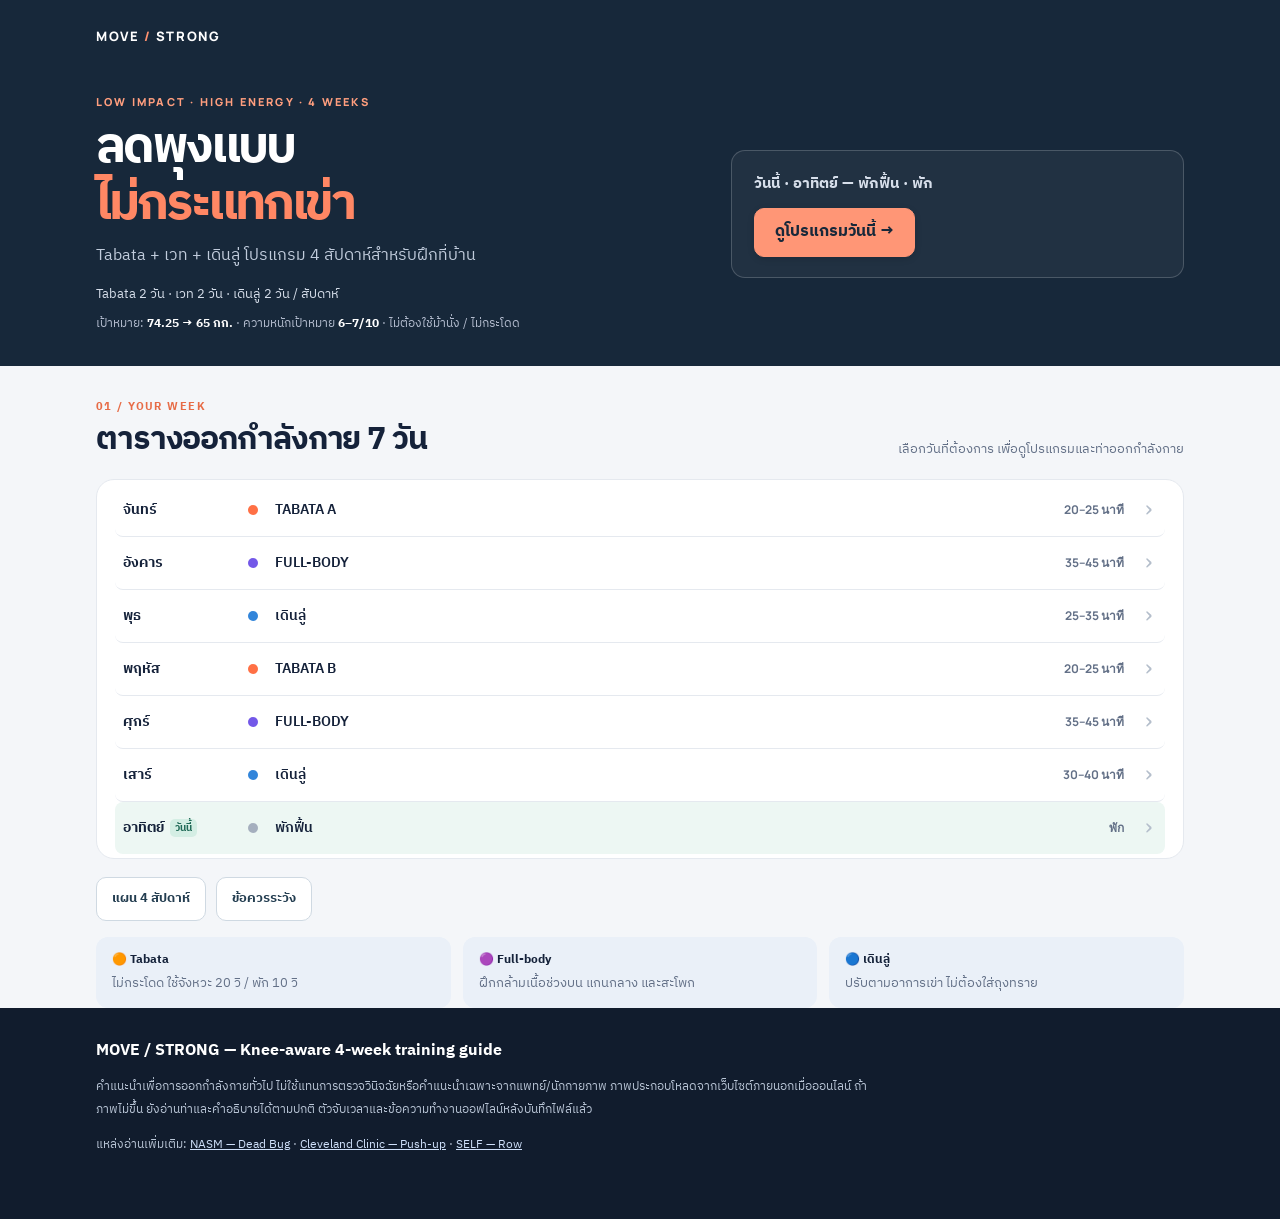
==== commit d1665344: "Make today’s workout easier to find" ====
--- a/index.html
+++ b/index.html
@@ -4,23 +4,24 @@
 <meta charset="UTF-8"/>
 <meta name="viewport" content="width=device-width, initial-scale=1"/>
 <meta name="theme-color" content="#111c2d"/>
+<link rel="icon" type="image/svg+xml" href="favicon.svg"/>
 <meta name="description" content="โปรแกรมลดพุง 4 สัปดาห์ Tabata Low-impact + เวท + เดินลู่ พร้อมรูปท่าออกกำลังและตัวจับเวลา 20/10"/>
 <title>LOW IMPACT / HIGH ENERGY — แผนลดพุง 4 สัปดาห์</title>
 <link rel="stylesheet" href="styles.css"/>
 </head>
 <body>
-<header class="header"><div class="shell"><nav class="nav"><div class="brand">MOVE<span> / </span>STRONG</div><div class="navlinks"><a href="#weekly">ตารางสัปดาห์</a><a href="#tabata-a">Tabata A</a><a href="#strength">เวท</a><a href="#treadmill">เดินลู่</a></div></nav><div class="hero"><div class="eyebrow">LOW IMPACT · HIGH ENERGY · 4 WEEKS</div><h1>ลดพุงแบบ<br/><em>ไม่กระแทกเข่า</em></h1><p class="lead">โปรแกรม Tabata 20/10 + เวท Full-body + เดินลู่ สำหรับออกกำลังกายที่บ้าน เน้นเผาผลาญไขมันโดยรวม สร้างกล้ามเนื้อ และคุมแรงกระแทกเข่า</p><div class="stats"><div class="stat"><span class="k">2 วัน</span><span class="l">TABATA / WEEK</span></div><div class="stat"><span class="k">2 วัน</span><span class="l">STRENGTH / WEEK</span></div><div class="stat"><span class="k">2 วัน</span><span class="l">WALKING / WEEK</span></div></div><div class="hero-bottom">เป้าหมาย: <b>74.25 → 65 กก.</b> · ความหนักเป้าหมาย <b>6–7/10</b> · ไม่ต้องใช้ม้านั่ง / ไม่กระโดด</div></div></div></header>
+<header class="header"><div class="shell"><nav class="nav"><div class="brand">MOVE<span> / </span>STRONG</div><div class="navlinks"><a href="#weekly">ตารางสัปดาห์</a><a href="#tabata-a">Tabata A</a><a href="#strength">เวท</a><a href="#treadmill">เดินลู่</a></div></nav><div class="hero"><div class="hero-copy"><div class="eyebrow">LOW IMPACT · HIGH ENERGY · 4 WEEKS</div><h1>ลดพุงแบบ<br/><em>ไม่กระแทกเข่า</em></h1><p class="lead">Tabata + เวท + เดินลู่ โปรแกรม 4 สัปดาห์สำหรับฝึกที่บ้าน</p><p class="weekly-summary">Tabata 2 วัน · เวท 2 วัน · เดินลู่ 2 วัน / สัปดาห์</p><div class="hero-bottom">เป้าหมาย: <b>74.25 → 65 กก.</b> · ความหนักเป้าหมาย <b>6–7/10</b> · ไม่ต้องใช้ม้านั่ง / ไม่กระโดด</div></div><div class="today-action" id="today-action" hidden><div class="today-label" id="today-label"></div><button type="button" class="today-button" id="today-button">ดูโปรแกรมวันนี้ →</button></div></div></div></header>
 <main class="shell">
 <div class="day-controls" id="day-controls" hidden><button type="button" class="back-button" id="back-to-week">← ตารางสัปดาห์</button><button type="button" class="focus-button" id="focus-toggle" hidden>เริ่มโหมดฝึก</button></div>
-<div class="home-links" id="home-links"><button type="button" data-info="progression">แผน 4 สัปดาห์</button><button type="button" data-info="safety">ข้อควรระวัง</button></div>
-<section class="section" id="weekly"><div class="section-heading"><div><div class="kicker">01 / Your week</div><h2>ตารางออกกำลังกาย 7 วัน</h2></div><div class="heading-note">เลือกวันที่ต้องการ เพื่อดูโปรแกรมและท่าออกกำลังกาย</div></div><div class="surface schedule"><a class="week-row" href="#tabata-a"><span class="wd">จันทร์</span><span class="dot orange"></span><span class="act">TABATA A</span><span class="dur">20–25 นาที</span><span class="arrow">↗</span></a><a class="week-row" href="#strength"><span class="wd">อังคาร</span><span class="dot violet"></span><span class="act">FULL-BODY</span><span class="dur">35–45 นาที</span><span class="arrow">↗</span></a><a class="week-row" href="#treadmill"><span class="wd">พุธ</span><span class="dot blue"></span><span class="act">เดินลู่</span><span class="dur">25–35 นาที</span><span class="arrow">↗</span></a><a class="week-row" href="#tabata-b"><span class="wd">พฤหัส</span><span class="dot orange"></span><span class="act">TABATA B</span><span class="dur">20–25 นาที</span><span class="arrow">↗</span></a><a class="week-row" href="#strength"><span class="wd">ศุกร์</span><span class="dot violet"></span><span class="act">FULL-BODY</span><span class="dur">35–45 นาที</span><span class="arrow">↗</span></a><a class="week-row" href="#treadmill"><span class="wd">เสาร์</span><span class="dot blue"></span><span class="act">เดินลู่</span><span class="dur">30–40 นาที</span><span class="arrow">↗</span></a><a class="week-row" href="#safety"><span class="wd">อาทิตย์</span><span class="dot gray"></span><span class="act">พักฟื้น</span><span class="dur">พัก</span><span class="arrow">↗</span></a></div><div class="info-strip"><div class="mini"><b>🟠 Tabata</b><span>ไม่กระโดด ใช้จังหวะ 20 วิ / พัก 10 วิ</span></div><div class="mini"><b>🟣 Full-body</b><span>ฝึกกล้ามเนื้อช่วงบน แกนกลาง และสะโพก</span></div><div class="mini"><b>🔵 เดินลู่</b><span>ปรับตามอาการเข่า ไม่ต้องใส่ถุงทราย</span></div></div></section>
+
+<section class="section" id="weekly"><div class="section-heading"><div><div class="kicker">01 / Your week</div><h2>ตารางออกกำลังกาย 7 วัน</h2></div><div class="heading-note">เลือกวันที่ต้องการ เพื่อดูโปรแกรมและท่าออกกำลังกาย</div></div><div class="surface schedule"><a class="week-row" href="#tabata-a"><span class="wd">จันทร์<span class="today-badge" hidden>วันนี้</span></span><span class="dot orange"></span><span class="act">TABATA A</span><span class="dur">20–25 นาที</span><span class="arrow" aria-hidden="true">›</span></a><a class="week-row" href="#strength"><span class="wd">อังคาร<span class="today-badge" hidden>วันนี้</span></span><span class="dot violet"></span><span class="act">FULL-BODY</span><span class="dur">35–45 นาที</span><span class="arrow" aria-hidden="true">›</span></a><a class="week-row" href="#treadmill"><span class="wd">พุธ<span class="today-badge" hidden>วันนี้</span></span><span class="dot blue"></span><span class="act">เดินลู่</span><span class="dur">25–35 นาที</span><span class="arrow" aria-hidden="true">›</span></a><a class="week-row" href="#tabata-b"><span class="wd">พฤหัส<span class="today-badge" hidden>วันนี้</span></span><span class="dot orange"></span><span class="act">TABATA B</span><span class="dur">20–25 นาที</span><span class="arrow" aria-hidden="true">›</span></a><a class="week-row" href="#strength"><span class="wd">ศุกร์<span class="today-badge" hidden>วันนี้</span></span><span class="dot violet"></span><span class="act">FULL-BODY</span><span class="dur">35–45 นาที</span><span class="arrow" aria-hidden="true">›</span></a><a class="week-row" href="#treadmill"><span class="wd">เสาร์<span class="today-badge" hidden>วันนี้</span></span><span class="dot blue"></span><span class="act">เดินลู่</span><span class="dur">30–40 นาที</span><span class="arrow" aria-hidden="true">›</span></a><a class="week-row" href="#safety"><span class="wd">อาทิตย์<span class="today-badge" hidden>วันนี้</span></span><span class="dot gray"></span><span class="act">พักฟื้น</span><span class="dur">พัก</span><span class="arrow" aria-hidden="true">›</span></a></div><div class="home-links" id="home-links"><button type="button" data-info="progression">แผน 4 สัปดาห์</button><button type="button" data-info="safety">ข้อควรระวัง</button></div><div class="info-strip"><div class="mini"><b>🟠 Tabata</b><span>ไม่กระโดด ใช้จังหวะ 20 วิ / พัก 10 วิ</span></div><div class="mini"><b>🟣 Full-body</b><span>ฝึกกล้ามเนื้อช่วงบน แกนกลาง และสะโพก</span></div><div class="mini"><b>🔵 เดินลู่</b><span>ปรับตามอาการเข่า ไม่ต้องใส่ถุงทราย</span></div></div></section>
 <section class="section" id="tabata-a"><div class="section-heading"><div><div class="kicker">02 / Monday</div><h2>Tabata A · วันจันทร์</h2></div><div class="heading-note">4 ท่า × 2 รอบย่อย = 8 ช่วงต่อหนึ่งบล็อก</div></div><div class="tabata-summary"><div class="timing-card"><h3>หนึ่งบล็อกใช้ 4 นาที</h3><div class="timing-digits"><span class="big-timing work">20<span style="font-size:.38em">s</span></span><span class="separator">/</span><span class="big-timing rest">10<span style="font-size:.38em">s</span></span></div><p>ทำท่าละ 20 วินาที แล้วพัก 10 วินาที วนทั้ง 4 ท่าจนครบ 2 รอบย่อย</p></div><div class="round-card"><h3>วิธีจัดทั้งเซสชัน</h3><div class="rounds"><div class="r">5' วอร์ม</div><div class="r">4' × 3</div><div class="r">5' คูลดาวน์</div></div><p>พัก 90 วินาทีระหว่างบล็อก Tabata · รวมประมาณ 25 นาที (เริ่ม 2 บล็อกได้ในสัปดาห์แรก)</p></div></div><div class="cards"><article class="move-card" id="A-1"><div class="photo"><div class="image-fallback"><span aria-hidden="true">🥊</span><b>Shadow Boxing</b></div><img loading="lazy" src="https://en-chatelaine.mblycdn.com/ench/resized/2014/10/w767/10-minute-workout-shadow-reps1.jpg" alt="ภาพตัวอย่างท่า Shadow Boxing" onerror="this.style.display='none'" referrerpolicy="no-referrer"/><a class="photo-credit" target="_blank" rel="noopener" href="https://chatelaine.com/health/fitness/4-boxing-moves-to-lose-weight-and-strengthen-core/">ที่มาภาพ ↗</a></div><div class="move-body"><div class="index-line"><span class="move-index">1</span><span class="pill pill-coral">20 วินาที</span></div><h3>Shadow Boxing</h3><div class="subname">ชกมวยอากาศ</div><p>ชกหมัดตรงซ้าย–ขวาเร็วพอควบคุมได้ เท้าติดพื้น ไม่บิดเข่าตามหมัด</p></div></article><article class="move-card" id="A-2"><div class="photo"><div class="image-fallback"><span aria-hidden="true">↔️</span><b>Step Touch</b></div><img loading="lazy" src="https://s3.amazonaws.com/prod.skimble/assets/2742516/image_iphone.jpg" alt="ภาพตัวอย่างท่า Step Touch" onerror="this.style.display='none'" referrerpolicy="no-referrer"/><a class="photo-credit" target="_blank" rel="noopener" href="https://www.skimble.com/exercises/85896-step-touch-how-to-do-exercise">ที่มาภาพ ↗</a></div><div class="move-body"><div class="index-line"><span class="move-index">2</span><span class="pill pill-coral">20 วินาที</span></div><h3>Step Touch</h3><div class="subname">ก้าวข้างสลับ</div><p>ก้าวข้างแล้วนำอีกเท้ามาแตะ สลับซ้าย–ขวา ให้เท้าข้างหนึ่งสัมผัสพื้นเสมอ</p></div></article><article class="move-card" id="A-3"><div class="photo"><div class="image-fallback"><span aria-hidden="true">🦵</span><b>Bodyweight Squat</b></div><img loading="lazy" src="https://bodybuilding-wizard.com/wp-content/uploads/2019/03/basic-bodyweight-squat-exercise-3.jpg" alt="ภาพตัวอย่างท่า Bodyweight Squat" onerror="this.style.display='none'" referrerpolicy="no-referrer"/><a class="photo-credit" target="_blank" rel="noopener" href="https://bodybuilding-wizard.com/basic-bodyweight-squat-exercise/">ที่มาภาพ ↗</a></div><div class="move-body"><div class="index-line"><span class="move-index">3</span><span class="pill pill-coral">20 วินาที</span></div><h3>Bodyweight Squat</h3><div class="subname">สควอต</div><p>ยืนกว้างประมาณหัวไหล่ ดันสะโพกไปหลัง ย่อลงเท่าที่เข่าไม่เจ็บ แล้วลุกขึ้น ไม่เด้งตัว</p></div></article><article class="move-card" id="A-4"><div class="photo"><div class="image-fallback"><span aria-hidden="true">🚶</span><b>Fast March</b></div><img loading="lazy" src="https://s3assets.skimble.com/assets/2340725/image_iphone.jpg" alt="ภาพตัวอย่างท่า Fast March" onerror="this.style.display='none'" referrerpolicy="no-referrer"/><a class="photo-credit" target="_blank" rel="noopener" href="https://www.skimble.com/exercises/68384-walk-or-marching-in-place-how-to-do-exercise">ที่มาภาพ ↗</a></div><div class="move-body"><div class="index-line"><span class="move-index">4</span><span class="pill pill-coral">20 วินาที</span></div><h3>Fast March</h3><div class="subname">ย่ำเท้าเร็ว</div><p>ย่ำเท้าอยู่กับที่ให้เร็วขึ้น แกว่งแขนช่วย ไม่จำเป็นต้องยกเข่าสูง</p></div></article></div><div class="hint">เข่าไม่สบายจาก Squat? ให้เปลี่ยนช่วงนั้นเป็น Standing Hip Hinge หรือ Shadow Boxing ทันที ไม่ต้องฝืนท่าที่เจ็บ</div></section>
-<section class="section" id="tabata-b"><div class="section-heading"><div><div class="kicker">03 / Thursday</div><h2>Tabata B · วันพฤหัส</h2></div><div class="heading-note">20 วินาทีทำ / 10 วินาทีพัก เช่นเดียวกับ A</div></div><div class="cards"><article class="move-card" id="B-1"><div class="photo"><div class="image-fallback"><span aria-hidden="true">🙆</span><b>Low-impact Jack</b></div><img loading="lazy" src="https://app.dropinblog.com/uploaded/blogs/34238038/files/Screen_Shot_2021-11-24_at_8_49_16_AM.png" alt="ภาพตัวอย่างท่า Low-impact Jack" onerror="this.style.display='none'" referrerpolicy="no-referrer"/><a class="photo-credit" target="_blank" rel="noopener" href="https://massagetherapyconcepts.com/a/blog/low-impact-exercises-for">ที่มาภาพ ↗</a></div><div class="move-body"><div class="index-line"><span class="move-index">1</span><span class="pill pill-coral">20 วินาที</span></div><h3>Low-impact Jack</h3><div class="subname">ก้าวกางแขน ไม่กระโดด</div><p>ก้าวเท้าออกด้านข้างพร้อมยกแขนขึ้น แล้วกลับมาชิดเท้า สลับอีกด้าน เท้าข้างหนึ่งติดพื้น</p></div></article><article class="move-card" id="B-2"><div class="photo"><div class="image-fallback"><span aria-hidden="true">🥊</span><b>Boxing Uppercut</b></div><img loading="lazy" src="https://v.cdn.ww.com/media/system/cms/us/new_boxing_6_lead_uppercut_800x800_jqdrrv.png" alt="ภาพตัวอย่างท่า Boxing Uppercut" onerror="this.style.display='none'" referrerpolicy="no-referrer"/><a class="photo-credit" target="_blank" rel="noopener" href="https://www.weightwatchers.com/us/blog/fitness/boxing-cardio-workout-at-home">ที่มาภาพ ↗</a></div><div class="move-body"><div class="index-line"><span class="move-index">2</span><span class="pill pill-coral">20 วินาที</span></div><h3>Boxing Uppercut</h3><div class="subname">หมัดเสยสลับ</div><p>ออกหมัดเสยซ้าย–ขวาจากระดับลำตัว ไม่บิดเข่าหรือย่อลึกตามหมัด</p></div></article><article class="move-card" id="B-3"><div class="photo"><div class="image-fallback"><span aria-hidden="true">🧍</span><b>Standing Hip Hinge</b></div><img loading="lazy" src="https://cdn.shopify.com/s/files/1/0252/3155/6686/files/Bodyweight_Hip_Hinge.jpg?v=1750167985" alt="ภาพตัวอย่างท่า Standing Hip Hinge" onerror="this.style.display='none'" referrerpolicy="no-referrer"/><a class="photo-credit" target="_blank" rel="noopener" href="https://homegymsupply.co.uk/blogs/guides/hip-hinge-exercises">ที่มาภาพ ↗</a></div><div class="move-body"><div class="index-line"><span class="move-index">3</span><span class="pill pill-coral">20 วินาที</span></div><h3>Standing Hip Hinge</h3><div class="subname">พับสะโพก</div><p>งอเข่าเล็กน้อย ดันสะโพกถอยไปหลัง พับตัวจากสะโพก หลังเป็นกลาง แล้วกลับมายืน ไม่ถือดัมเบล</p></div></article><article class="move-card" id="B-4"><div class="photo"><div class="image-fallback"><span aria-hidden="true">↔️</span><b>Fast Step Touch</b></div><img loading="lazy" src="https://s3.amazonaws.com/prod.skimble/assets/2742516/image_iphone.jpg" alt="ภาพตัวอย่างท่า Fast Step Touch" onerror="this.style.display='none'" referrerpolicy="no-referrer"/><a class="photo-credit" target="_blank" rel="noopener" href="https://www.skimble.com/exercises/85896-step-touch-how-to-do-exercise">ที่มาภาพ ↗</a></div><div class="move-body"><div class="index-line"><span class="move-index">4</span><span class="pill pill-coral">20 วินาที</span></div><h3>Fast Step Touch</h3><div class="subname">ก้าวข้างเร็ว</div><p>ก้าวสลับข้างเร็วกว่ารอบ A เล็กน้อย ใช้แขนช่วยเพิ่มความเหนื่อย แต่ไม่กระโดด</p></div></article></div><p class="flowline"><b>ลำดับ:</b> Low-impact Jack → Boxing Uppercut → Standing Hip Hinge → Fast Step Touch → วนซ้ำอีกครั้ง = 4 นาที · พัก 90 วิ · ทำ 2–3 บล็อก</p></section>
-<section class="section" id="timer"><div class="section-heading"><div><div class="kicker">04 / Built-in timer</div><h2>ตัวจับเวลา Tabata 20/10</h2></div><div class="heading-note">จับเวลาจากหน้าเว็บนี้ได้เลย ไม่ต้องเปิดแอปอื่น</div></div><div class="focus-exercise" id="focus-exercise" hidden><div class="focus-image" id="focus-image"></div><div class="focus-copy"><span id="focus-label">ท่าปัจจุบัน</span><h3 id="focus-name"></h3><p id="focus-description"></p></div></div><div class="timer" role="region" aria-label="ตัวจับเวลา Tabata"><div class="timer-left"><div id="phase-kicker" class="timer-eyebrow">READY TO MOVE</div><div id="current-move" class="timer-name">พร้อมเริ่มฝึก</div><div class="timer-count" id="counter" aria-live="off">20</div><div class="timer-stage" id="timer-stage">บล็อก 1 / 3 · ช่วงที่ 1 / 8</div><div class="focus-progress" aria-hidden="true"><div id="focus-progress-fill"></div></div><div class="timer-btns"><button class="btn" id="timer-start">▶ เริ่ม</button><button class="btn secondary" id="timer-pause" disabled>⏸ หยุดชั่วคราว</button><button class="btn secondary" id="timer-reset">↻ รีเซ็ต</button></div></div><div class="timer-right"><input type="hidden" id="workout-type" value="A"/><label for="round-count">จำนวนบล็อก</label><select id="round-count"><option value="2">2 บล็อก (เริ่มต้น)</option><option value="3" selected>3 บล็อก (มาตรฐาน)</option></select><div class="status" id="timer-detail">อุ่นเครื่อง 5 นาทีก่อนกดเริ่ม · มีเวลาเตรียมตัว 10 วินาทีก่อนท่าแรก</div><div class="progress"><div id="timer-progress"></div></div><p class="timer-small">มีเสียงนับถอยหลังและเสียงแจ้งเปลี่ยนช่วง (หากเบราว์เซอร์รองรับ) · ป้องกันหน้าจอดับบนมือถือด้วยตนเอง</p></div></div></section>
+<section class="section" id="tabata-b"><div class="section-heading"><div><div class="kicker">03 / Thursday</div><h2>Tabata B · วันพฤหัส</h2></div><div class="heading-note">4 ท่า × 2 รอบย่อย = 8 ช่วงต่อหนึ่งบล็อก</div></div><div class="tabata-summary"><div class="timing-card"><h3>หนึ่งบล็อกใช้ 4 นาที</h3><div class="timing-digits"><span class="big-timing work">20<span style="font-size:.38em">s</span></span><span class="separator">/</span><span class="big-timing rest">10<span style="font-size:.38em">s</span></span></div><p>ทำท่าละ 20 วินาที แล้วพัก 10 วินาที วนทั้ง 4 ท่าจนครบ 2 รอบย่อย</p></div><div class="round-card"><h3>วิธีจัดทั้งเซสชัน</h3><div class="rounds"><div class="r">5' วอร์ม</div><div class="r">4' × 3</div><div class="r">5' คูลดาวน์</div></div><p>พัก 90 วินาทีระหว่างบล็อก Tabata · รวมประมาณ 25 นาที (เริ่ม 2 บล็อกได้ในสัปดาห์แรก)</p></div></div><div class="cards"><article class="move-card" id="B-1"><div class="photo"><div class="image-fallback"><span aria-hidden="true">🙆</span><b>Low-impact Jack</b></div><img loading="lazy" src="https://app.dropinblog.com/uploaded/blogs/34238038/files/Screen_Shot_2021-11-24_at_8_49_16_AM.png" alt="ภาพตัวอย่างท่า Low-impact Jack" onerror="this.style.display='none'" referrerpolicy="no-referrer"/><a class="photo-credit" target="_blank" rel="noopener" href="https://massagetherapyconcepts.com/a/blog/low-impact-exercises-for">ที่มาภาพ ↗</a></div><div class="move-body"><div class="index-line"><span class="move-index">1</span><span class="pill pill-coral">20 วินาที</span></div><h3>Low-impact Jack</h3><div class="subname">ก้าวกางแขน ไม่กระโดด</div><p>ก้าวเท้าออกด้านข้างพร้อมยกแขนขึ้น แล้วกลับมาชิดเท้า สลับอีกด้าน เท้าข้างหนึ่งติดพื้น</p></div></article><article class="move-card" id="B-2"><div class="photo"><div class="image-fallback"><span aria-hidden="true">🥊</span><b>Boxing Uppercut</b></div><img loading="lazy" src="https://v.cdn.ww.com/media/system/cms/us/new_boxing_6_lead_uppercut_800x800_jqdrrv.png" alt="ภาพตัวอย่างท่า Boxing Uppercut" onerror="this.style.display='none'" referrerpolicy="no-referrer"/><a class="photo-credit" target="_blank" rel="noopener" href="https://www.weightwatchers.com/us/blog/fitness/boxing-cardio-workout-at-home">ที่มาภาพ ↗</a></div><div class="move-body"><div class="index-line"><span class="move-index">2</span><span class="pill pill-coral">20 วินาที</span></div><h3>Boxing Uppercut</h3><div class="subname">หมัดเสยสลับ</div><p>ออกหมัดเสยซ้าย–ขวาจากระดับลำตัว ไม่บิดเข่าหรือย่อลึกตามหมัด</p></div></article><article class="move-card" id="B-3"><div class="photo"><div class="image-fallback"><span aria-hidden="true">🧍</span><b>Standing Hip Hinge</b></div><img loading="lazy" src="https://cdn.shopify.com/s/files/1/0252/3155/6686/files/Bodyweight_Hip_Hinge.jpg?v=1750167985" alt="ภาพตัวอย่างท่า Standing Hip Hinge" onerror="this.style.display='none'" referrerpolicy="no-referrer"/><a class="photo-credit" target="_blank" rel="noopener" href="https://homegymsupply.co.uk/blogs/guides/hip-hinge-exercises">ที่มาภาพ ↗</a></div><div class="move-body"><div class="index-line"><span class="move-index">3</span><span class="pill pill-coral">20 วินาที</span></div><h3>Standing Hip Hinge</h3><div class="subname">พับสะโพก</div><p>งอเข่าเล็กน้อย ดันสะโพกถอยไปหลัง พับตัวจากสะโพก หลังเป็นกลาง แล้วกลับมายืน ไม่ถือดัมเบล</p></div></article><article class="move-card" id="B-4"><div class="photo"><div class="image-fallback"><span aria-hidden="true">↔️</span><b>Fast Step Touch</b></div><img loading="lazy" src="https://s3.amazonaws.com/prod.skimble/assets/2742516/image_iphone.jpg" alt="ภาพตัวอย่างท่า Fast Step Touch" onerror="this.style.display='none'" referrerpolicy="no-referrer"/><a class="photo-credit" target="_blank" rel="noopener" href="https://www.skimble.com/exercises/85896-step-touch-how-to-do-exercise">ที่มาภาพ ↗</a></div><div class="move-body"><div class="index-line"><span class="move-index">4</span><span class="pill pill-coral">20 วินาที</span></div><h3>Fast Step Touch</h3><div class="subname">ก้าวข้างเร็ว</div><p>ก้าวสลับข้างเร็วกว่ารอบ A เล็กน้อย ใช้แขนช่วยเพิ่มความเหนื่อย แต่ไม่กระโดด</p></div></article></div><p class="flowline"><b>ลำดับ:</b> Low-impact Jack → Boxing Uppercut → Standing Hip Hinge → Fast Step Touch → วนซ้ำอีกครั้ง = 4 นาที · พัก 90 วิ · ทำ 2–3 บล็อก</p></section>
+<section class="section" id="timer"><div class="section-heading"><div><div class="kicker">04 / Built-in timer</div><h2>ตัวจับเวลา Tabata 20/10</h2></div><div class="heading-note">จับเวลาจากหน้าเว็บนี้ได้เลย ไม่ต้องเปิดแอปอื่น</div></div><div class="focus-exercise" id="focus-exercise" hidden><div class="focus-image" id="focus-image"></div><div class="focus-copy"><span id="focus-label">ท่าปัจจุบัน</span><h3 id="focus-name"></h3><p id="focus-description"></p></div></div><div class="timer" role="region" aria-label="ตัวจับเวลา Tabata"><div class="timer-left"><div id="phase-kicker" class="timer-eyebrow">READY TO MOVE</div><div id="current-move" class="timer-name">พร้อมเริ่มฝึก</div><div class="timer-count" id="counter" aria-live="off">20</div><div class="timer-status" id="timer-status" role="status" hidden></div><div class="timer-stage" id="timer-stage">บล็อก 1 / 3 · ช่วงที่ 1 / 8</div><div class="focus-progress" aria-hidden="true"><div id="focus-progress-fill"></div></div><div class="timer-btns"><button class="btn" id="timer-start">▶ เริ่ม</button><button class="btn secondary" id="timer-pause" disabled>⏸ หยุดชั่วคราว</button><button class="btn secondary" id="timer-reset">↻ รีเซ็ต</button></div></div><div class="timer-right"><input type="hidden" id="workout-type" value="A"/><label for="round-count">จำนวนบล็อก</label><select id="round-count"><option value="2">2 บล็อก (เริ่มต้น)</option><option value="3" selected>3 บล็อก (มาตรฐาน)</option></select><div class="status" id="timer-detail">อุ่นเครื่อง 5 นาทีก่อนกดเริ่ม · มีเวลาเตรียมตัว 10 วินาทีก่อนท่าแรก</div><div class="progress"><div id="timer-progress"></div></div><p class="timer-small">มีเสียงนับถอยหลังและเสียงแจ้งเปลี่ยนช่วง (หากเบราว์เซอร์รองรับ) · ป้องกันหน้าจอดับบนมือถือด้วยตนเอง</p></div></div></section>
 <section class="section" id="strength"><div class="section-heading"><div><div class="kicker">05 / Tuesday & Friday</div><h2>เวท Full-body · 6 ท่า</h2></div><div class="heading-note">อังคารและศุกร์ ใช้โปรแกรมเดียวกัน · 35–45 นาที</div></div><div class="cards"><article class="move-card"><div class="photo"><div class="image-fallback"><span aria-hidden="true">💪</span><b>Standard Push-up</b></div><img loading="lazy" src="https://bizweb.dktcdn.net/100/419/791/files/cach-hit-dat-dung-cach-2.jpg?v=1654245373205" alt="ภาพตัวอย่างท่า Standard Push-up" onerror="this.style.display='none'" referrerpolicy="no-referrer"/><a class="photo-credit" target="_blank" rel="noopener" href="https://zokosport.vn/cach-hit-dat-dung-cach">ที่มาภาพ ↗</a></div><div class="move-body"><div class="index-line"><span class="move-index">1</span><span class="pill pill-violet">3 × 8–12 ครั้ง</span></div><h3>Standard Push-up</h3><div class="subname">วิดพื้น</div><p>มือกว้างกว่าไหล่เล็กน้อย ลำตัวตรง ลดอกช้า ๆ ดันกลับ หายใจออกตอนดัน</p><p class="tip">ถ้ายังไม่ครบจำนวน ใช้ Incline Push-up โดยพิงเคาน์เตอร์ที่มั่นคง</p></div></article><article class="move-card"><div class="photo"><div class="image-fallback"><span aria-hidden="true">🏋️</span><b>One-arm Dumbbell Row</b></div><img loading="lazy" src="https://media.self.com/photos/6502286f4096ec018062ec7d/4%3A3/w_5000%2Ch_3750%2Cc_limit/Jamie-single-arm-row.jpg" alt="ภาพตัวอย่างท่า One-arm Dumbbell Row" onerror="this.style.display='none'" referrerpolicy="no-referrer"/><a class="photo-credit" target="_blank" rel="noopener" href="https://www.self.com/story/single-arm-dumbbell-row">ที่มาภาพ ↗</a></div><div class="move-body"><div class="index-line"><span class="move-index">2</span><span class="pill pill-violet">3 × 10–12 / ข้าง</span></div><h3>One-arm Dumbbell Row</h3><div class="subname">ดัมเบลโรว์ข้างเดียว</div><p>ยืนแยกเท้าเล็กน้อย มืออีกข้างพยุงต้นขาหรือเคาน์เตอร์ ดึงดัมเบลไปทางสะโพก ค้าง 1 วิ ลดลงประมาณ 2 วิ</p><p class="tip">ทำขวาครบแล้วซ้ายครบ = 1 เซต ไม่ต้องใช้ม้านั่ง</p></div></article><article class="move-card"><div class="photo"><div class="image-fallback"><span aria-hidden="true">🏋️</span><b>Dumbbell Floor Press</b></div><img loading="lazy" src="https://cdn.mos.cms.futurecdn.net/fTJuNi66UDQdiwZVsGUfZj.jpg" alt="ภาพตัวอย่างท่า Dumbbell Floor Press" onerror="this.style.display='none'" referrerpolicy="no-referrer"/><a class="photo-credit" target="_blank" rel="noopener" href="https://www.coachweb.com/home-workouts/8547/try-this-dumbbell-home-workout-from-celebrity-trainer-jessie-pavelka-today">ที่มาภาพ ↗</a></div><div class="move-body"><div class="index-line"><span class="move-index">3</span><span class="pill pill-violet">3 × 10–12 ครั้ง</span></div><h3>Dumbbell Floor Press</h3><div class="subname">ดัมเบลกดอกบนพื้น</div><p>นอนหงายบนเสื่อ ดันดัมเบลขึ้นเหนืออก ลดจนต้นแขนแตะพื้นเบา ๆ ไม่แอ่นเอว</p><p class="tip">ชันเข่าเท่าที่สบายหรือเหยียดขาถ้าชันเข่าแล้วเจ็บ</p></div></article><article class="move-card"><div class="photo"><div class="image-fallback"><span aria-hidden="true">🌉</span><b>Glute Bridge</b></div><img loading="lazy" src="https://cdn.prod.openfit.com/uploads/2019/05/14110159/Glute-Bridge-A.B.jpg" alt="ภาพตัวอย่างท่า Glute Bridge" onerror="this.style.display='none'" referrerpolicy="no-referrer"/><a class="photo-credit" target="_blank" rel="noopener" href="https://www.amcolfit.com/blog-15-exercises-lower-body-workout.php">ที่มาภาพ ↗</a></div><div class="move-body"><div class="index-line"><span class="move-index">4</span><span class="pill pill-violet">3 × 15 ครั้ง</span></div><h3>Glute Bridge</h3><div class="subname">สะพานก้น</div><p>นอนหงายชันเข่า ยกสะโพกด้วยแรงกล้ามเนื้อก้น ค้างด้านบน 2 วิ แล้วลดช้า ๆ</p><p class="tip">ถ้าการชันเข่าหรือกดเท้าทำให้ปวดเข่าให้ข้ามท่านี้</p></div></article><article class="move-card"><div class="photo"><div class="image-fallback"><span aria-hidden="true">🪲</span><b>Dead Bug</b></div><img loading="lazy" src="https://static.wixstatic.com/media/ed5104_ee317bad126a423e90381eb24b6fec06~mv2.png/v1/fill/w_940%2Ch_788%2Cal_c%2Cq_90%2Cenc_auto/ed5104_ee317bad126a423e90381eb24b6fec06~mv2.png" alt="ภาพตัวอย่างท่า Dead Bug" onerror="this.style.display='none'" referrerpolicy="no-referrer"/><a class="photo-credit" target="_blank" rel="noopener" href="https://www.strongerperformancept.com/post/the-dead-bug-exercise-how-to-variations">ที่มาภาพ ↗</a></div><div class="move-body"><div class="index-line"><span class="move-index">5</span><span class="pill pill-violet">2 × 8–10 / ข้าง</span></div><h3>Dead Bug</h3><div class="subname">เดดบัก</div><p>นอนหงาย ยกแขนขึ้นและงอสะโพก–เข่า 90° ค่อย ๆ เหยียดแขนกับขาฝั่งตรงข้ามแล้วกลับ สลับข้าง</p><p class="tip">คุมหน้าท้องไม่ให้หลังส่วนล่างแอ่น</p></div></article><article class="move-card"><div class="photo"><div class="image-fallback"><span aria-hidden="true">🦵</span><b>Side-lying Leg Raise</b></div><img loading="lazy" src="https://cdn2.stylecraze.com/wp-content/uploads/2014/08/14--Side-Lying-Leg-Raises.jpg.webp" alt="ภาพตัวอย่างท่า Side-lying Leg Raise" onerror="this.style.display='none'" referrerpolicy="no-referrer"/><a class="photo-credit" target="_blank" rel="noopener" href="https://www.stylecraze.com/articles/effective-exercises-to-strengthen-your-lower-body/">ที่มาภาพ ↗</a></div><div class="move-body"><div class="index-line"><span class="move-index">6</span><span class="pill pill-violet">2 × 12–15 / ข้าง</span></div><h3>Side-lying Leg Raise</h3><div class="subname">ยกขาตะแคง</div><p>นอนตะแคง ขาด้านบนเหยียดตรง ยกขึ้นช้า ๆ โดยไม่เหวี่ยงสะโพก แล้วลดลง</p><p class="tip">ทำขวาครบแล้วซ้ายครบ = 1 เซต</p></div></article></div><div class="training-notes"><div class="training-note"><b>พัก 60–90 วินาที</b>พักระหว่างเซตและเปลี่ยนท่า หากเหนื่อยมากพักเพิ่มได้</div><div class="training-note"><b>ขวา + ซ้าย = 1 เซต</b>สำหรับ Row และ Side-lying Leg Raise ให้ทำครบทั้งสองข้างก่อนพัก</div><div class="training-note"><b>เลือกน้ำหนักพอดี</b>ทำครบครั้งที่กำหนดแล้วเหลือแรงราว 2 ครั้ง ไม่เหวี่ยง ไม่กลั้นหายใจ</div></div></section>
 <section class="section" id="treadmill"><div class="section-heading"><div><div class="kicker">06 / Wednesday & Saturday</div><h2>เดินลู่ Low-impact</h2></div></div><div class="surface walkcard"><div><div class="walk-kicker">ความเร็วเดินหลัก · เริ่มต้น</div><div class="walk-big">3.5 <small>km/h</small></div><div class="walk-small">ความชันเริ่ม 0% · ไม่ใส่ถุงทรายข้อเท้า</div></div><div><ol class="walk-steps"><li><b>5 นาทีแรก</b> — วอร์มอัป 2.5–3.0 km/h</li><li><b>15–25 นาทีในวันพุธ หรือ 20–30 นาทีในวันเสาร์</b> — เดินที่ 3.5 km/h หรือความเร็วที่เข่าสบาย</li><li><b>5 นาทีสุดท้าย</b> — คูลดาวน์ 2.5–3.0 km/h</li></ol><p class="walk-small">วันพุธเริ่มรวม 25–35 นาที ส่วนวันเสาร์ค่อยเพิ่มเป็น 30–40 นาที ถ้าเข่าปวดมากขึ้นหลังเดิน ให้ลดเวลา/ความเร็วหรือพัก</p></div></div></section>
 <section class="section" id="progression"><div class="section-heading"><div><div class="kicker">07 / Progress</div><h2>ค่อย ๆ เพิ่มความหนักใน 4 สัปดาห์</h2></div></div><div class="progression"><div class="week-box"><span class="label">WEEK 01</span><b>ปรับตัว</b><p>Tabata 2 บล็อก · เวทเริ่ม 2 เซตต่อท่าได้ จดว่าเข่าเป็นอย่างไรหลังฝึก</p></div><div class="week-box"><span class="label">WEEK 02</span><b>เข้าแผน</b><p>Tabata 3 บล็อกถ้าไหว · เวทเพิ่มเป็นจำนวนเซตที่กำหนด</p></div><div class="week-box"><span class="label">WEEK 03</span><b>เพิ่มงาน</b><p>คง 3 บล็อก แต่เร่งจังหวะเล็กน้อยโดยไม่กระแทกเข่า เพิ่มครั้งของเวทตามไหว</p></div><div class="week-box"><span class="label">WEEK 04</span><b>เพิ่มความแข็งแรง</b><p>คงฟอร์มและความหนัก 6–7/10 · เพิ่มดัมเบลเล็กน้อยเมื่อพร้อม</p></div></div></section>
-<section class="section" id="safety"><div class="section-heading"><div><div class="kicker">08 / Safety & recovery</div><h2>กฎสำคัญสำหรับเข่าและความดัน</h2></div></div><div class="surface safety"><h3>เข้มข้นได้ โดยไม่ต้องฝืนข้อเข่า</h3><ul><li><b>หลีกเลี่ยงแรงกระแทก:</b> งด Jump Squat, Jumping Lunge, Burpee กระโดด, วิ่งกระแทก และ Kettlebell Swing ที่เคยทำให้ปวดเอว</li><li><b>เข่าที่ไม่ดี:</b> Squat ได้ถ้าไม่เจ็บ ลงลึกตามที่สบาย ไม่ต้องลงต่ำสุด หากมีอาการปวดแปลบ เข่าทรุด บวม หรือล็อก ให้หยุดและรับการประเมิน</li><li><b>ความดัน:</b> ฝึกระดับ 6–7/10 ไม่เร่งจนหอบสุดแรง หายใจออกเวลาออกแรง ไม่กลั้นหายใจ คงการใช้ยาตามแพทย์สั่ง</li><li><b>หยุดทันที:</b> เจ็บหน้าอก หน้ามืด หอบผิดปกติ หรือปวดเข่ารุนแรง</li><li><b>ลดพุง:</b> ไขมันหน้าท้องลดจากไขมันโดยรวม ควบคุมอาหารร่วมกับฝึก ลดน้ำหวาน ของทอด และของเค็มจัด ไม่ต้องอดข้าว</li></ul></div><div class="hint hintsafe">ความหนัก Tabata ในแผนนี้หมายถึงการใช้รูปแบบเวลา 20/10 ไม่ใช่การเร่งสุดแรง 100% โดยเฉพาะเมื่อมีประวัติความดันสูงและเข่าเจ็บง่าย</div><div class="action-bar"><button type="button" onclick="window.print()">🖨️ พิมพ์ / บันทึกเป็น PDF</button><button type="button" id="jump-top">↑ กลับขึ้นบนสุด</button></div></section>
+<section class="section" id="safety"><div class="section-heading"><div><div class="kicker">08 / Safety & recovery</div><h2>กฎสำคัญสำหรับเข่าและความดัน</h2></div></div><div class="surface safety"><h3>เข้มข้นได้ โดยไม่ต้องฝืนข้อเข่า</h3><ul><li><b>หลีกเลี่ยงแรงกระแทก:</b> งด Jump Squat, Jumping Lunge, Burpee กระโดด, วิ่งกระแทก และ Kettlebell Swing ที่เคยทำให้ปวดเอว</li><li><b>เข่าที่ไม่ดี:</b> Squat ได้ถ้าไม่เจ็บ ลงลึกตามที่สบาย ไม่ต้องลงต่ำสุด หากมีอาการปวดแปลบ เข่าทรุด บวม หรือล็อก ให้หยุดและรับการประเมิน</li><li><b>ความดัน:</b> ฝึกระดับ 6–7/10 ไม่เร่งจนหอบสุดแรง หายใจออกเวลาออกแรง ไม่กลั้นหายใจ คงการใช้ยาตามแพทย์สั่ง</li><li><b>หยุดทันที:</b> เจ็บหน้าอก หน้ามืด หอบผิดปกติ หรือปวดเข่ารุนแรง</li><li><b>ลดพุง:</b> ไขมันหน้าท้องลดจากไขมันโดยรวม ควบคุมอาหารร่วมกับฝึก ลดน้ำหวาน ของทอด และของเค็มจัด ไม่ต้องอดข้าว</li></ul></div><div class="hint hintsafe">ความหนัก Tabata ในแผนนี้หมายถึงการใช้รูปแบบเวลา 20/10 ไม่ใช่การเร่งสุดแรง 100% โดยเฉพาะเมื่อมีประวัติความดันสูงและเข่าเจ็บง่าย</div></section>
 </main>
 <div class="floating-timer" id="floating-timer" role="region" aria-label="ตัวจับเวลาแบบย่อ" hidden><div class="floating-info"><span id="floating-phase"></span><strong id="floating-move"></strong></div><div class="floating-count" id="floating-count"></div><div class="floating-buttons"><button type="button" class="btn" id="floating-start">▶ เริ่ม</button><button type="button" class="btn secondary" id="floating-pause">⏸ พัก</button><button type="button" class="btn secondary" id="floating-reset">↻ รีเซ็ต</button></div></div>
 <footer class="footer"><div class="shell"><b>MOVE / STRONG — Knee-aware 4-week training guide</b><p>คำแนะนำเพื่อการออกกำลังกายทั่วไป ไม่ใช้แทนการตรวจวินิจฉัยหรือคำแนะนำเฉพาะจากแพทย์/นักกายภาพ ภาพประกอบโหลดจากเว็บไซต์ภายนอกเมื่อออนไลน์ ถ้าภาพไม่ขึ้น ยังอ่านท่าและคำอธิบายได้ตามปกติ ตัวจับเวลาและข้อความทำงานออฟไลน์หลังบันทึกไฟล์แล้ว</p><p class="sources">แหล่งอ่านเพิ่มเติม: <a href="https://www.nasm.org/resource-center/exercise-library/dead-bug" target="_blank" rel="noopener">NASM — Dead Bug</a> · <a href="https://health.clevelandclinic.org/how-to-do-a-push-up" target="_blank" rel="noopener">Cleveland Clinic — Push-up</a> · <a href="https://www.self.com/story/single-arm-dumbbell-row" target="_blank" rel="noopener">SELF — Row</a></p></div></footer>
--- a/styles.css
+++ b/styles.css
@@ -35,3 +35,29 @@
 
 /* ลดช่องว่างแนวตั้งของการ์ดเวลาเล็กน้อย */
 .focus-active .timer{padding-top:16px;padding-bottom:16px;gap:16px}.focus-active .timer-count{margin:5px 0}.focus-active .timer-btns{margin-top:12px}.focus-active .timer-right{padding-top:10px}.focus-active .timer-right select{margin-bottom:0}
+
+
+/* Keep workout controls reachable and paused state visible. */
+.timer-status{color:#ffd0bd;font-size:13px;margin:4px 0 8px}
+@media screen and (max-width:620px){
+ .focus-active{padding-bottom:calc(96px + env(safe-area-inset-bottom,0px))}
+ .focus-active .timer-btns{position:fixed;z-index:100;left:0;right:0;bottom:0;margin:0;padding:12px 16px calc(12px + env(safe-area-inset-bottom,0px));gap:8px;background:#101c2e;border-top:1px solid #42536b;box-shadow:0 -4px 18px #101c2e26}
+ .focus-active .timer-btns .btn{flex:1;padding:12px 6px;font-size:12px}
+}
+
+/* Print the complete plan, regardless of the selected day. */
+@media print{
+ main > section[hidden]{display:block!important}
+ #timer{display:none!important}
+ .view-active .hero{display:block}
+ .hero-bottom b,.footer b{color:#17233a}
+}
+
+.today-button{display:block;width:100%;margin:0 0 14px;padding:14px 18px;text-align:left;background:#24745f;color:#fff;border:0;border-radius:12px;font-weight:700}.today-button:hover{background:#1c5e4d}@media print{.today-button{display:none!important}}
+
+.today-button{display:inline-flex;align-items:center;justify-content:center;width:auto;min-height:48px;padding:11px 20px;text-align:center;border:2px solid #195e4c;box-shadow:0 3px 0 #195e4c;cursor:pointer;transition:transform .15s,box-shadow .15s,background .15s}.today-button:hover{transform:translateY(-1px);box-shadow:0 4px 0 #195e4c}.today-button:active{transform:translateY(2px);box-shadow:0 1px 0 #195e4c}@media(max-width:620px){.today-button{width:100%}}
+
+.today-action{margin-top:24px}.today-label{font-size:13px;font-weight:700;color:#d6deea;margin-bottom:8px}.today-action .today-button{display:inline-flex;width:auto;min-height:46px;margin:0;padding:10px 20px;color:#17283a;background:#ff9676;border:1px solid #ff9676;border-radius:10px;box-shadow:0 2px 7px #0002}.today-action .today-button:hover{background:#ffac92;transform:translateY(-1px);box-shadow:0 3px 9px #0003}.today-action .today-button:active{transform:translateY(1px);box-shadow:0 1px 3px #0003}@media(max-width:620px){.today-action .today-button{width:auto}}
+
+/* หน้าแรก: โปรแกรมวันนี้และตาราง */
+.hero{display:grid;grid-template-columns:minmax(0,1fr) minmax(260px,.75fr);gap:32px;align-items:center;padding:20px 0 32px}.hero h1{margin:10px 0;font-size:clamp(34px,4.5vw,50px)}.weekly-summary{color:#d6deea;font-size:13px;margin:14px 0 0}.hero-bottom{margin-top:8px}.today-action{margin:0;padding:20px 22px;border:1px solid #ffffff30;border-radius:14px;background:#ffffff0b}.today-label{font-size:15px;margin-bottom:12px}.home-links{margin:18px 0 0}.week-row{grid-template-columns:110px 12px minmax(0,1fr) 100px 18px}.wd,.act{font-size:14px}.wd{display:flex;align-items:center;gap:6px;flex-wrap:wrap}.dur{font-size:12px}.arrow{display:block;font-size:24px;line-height:1;text-align:center}.week-row.is-today,.week-row.is-today:hover{background:#edf7f3}.today-badge{font-size:10px;line-height:1.4;color:#216b58;background:#d4eee4;border-radius:5px;padding:2px 5px;white-space:nowrap}@media(max-width:620px){.hero{grid-template-columns:1fr;gap:16px;padding:18px 0 24px}.hero h1{font-size:36px}.today-action{padding:15px 16px}.today-label{font-size:14px}.schedule{padding:5px 8px}.week-row{grid-template-columns:70px 8px minmax(0,1fr) 70px 14px;gap:6px;padding:12px 4px}.week-row .arrow{display:block}.wd,.act{font-size:14px}.dur{font-size:12px}.wd{gap:3px}.today-badge{font-size:9px;padding:1px 3px}}
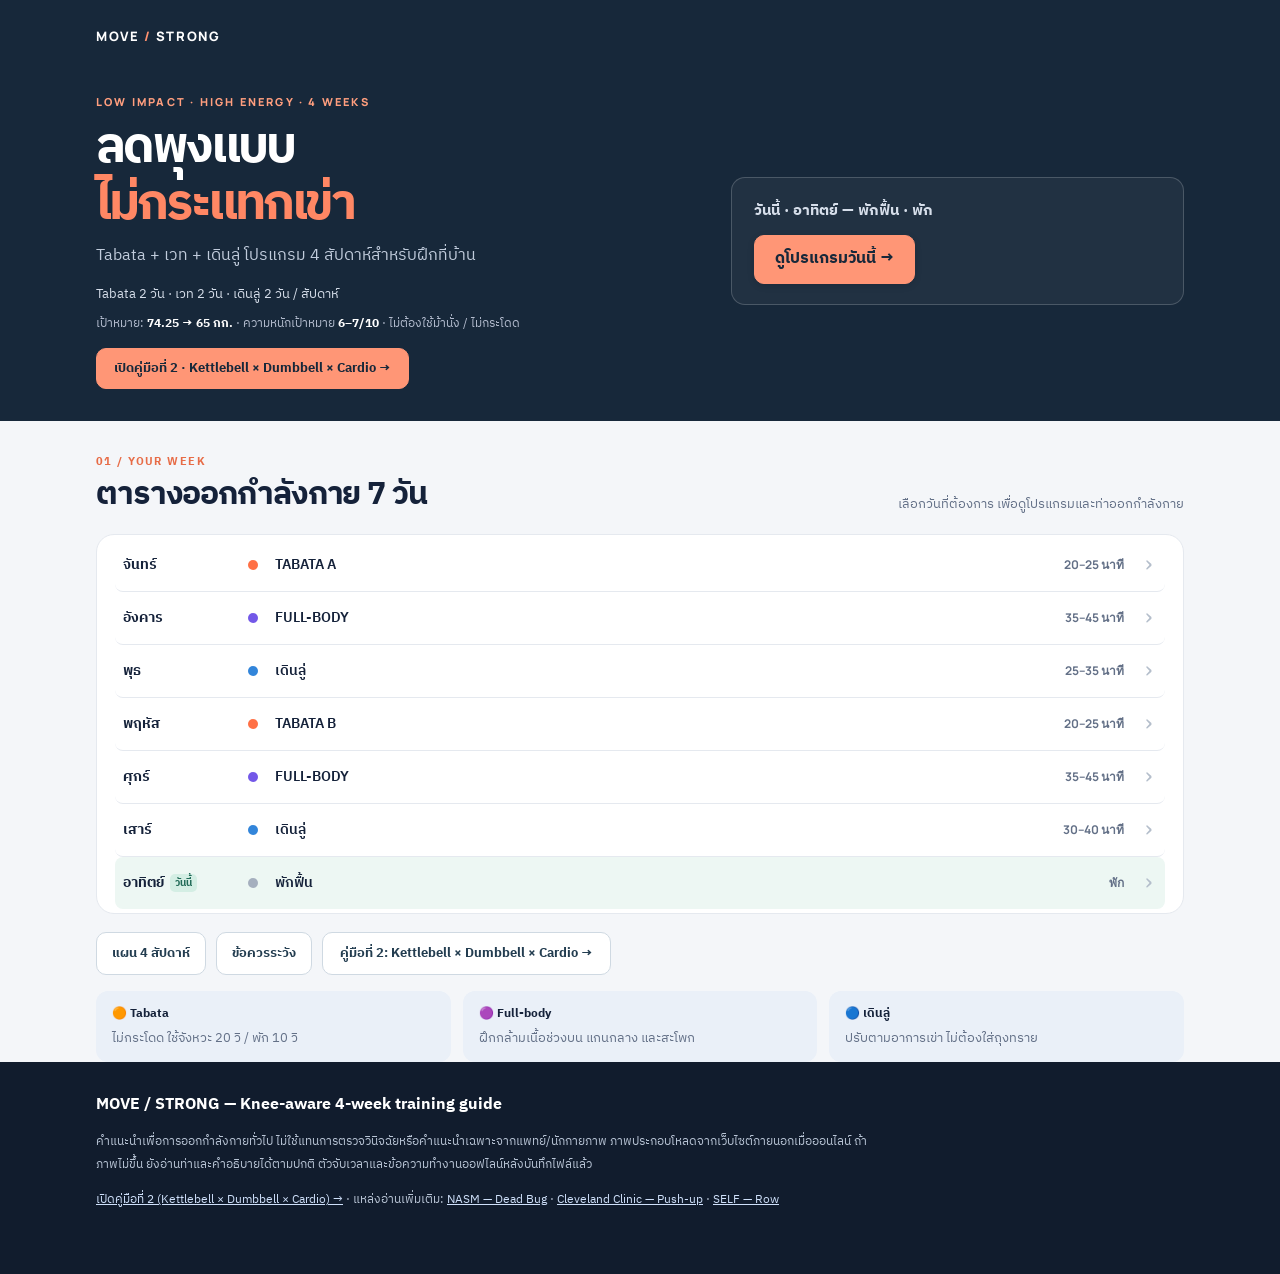
==== commit a90c2150: "feat: link second workout guide from main guide Add guide2 links in the nav, hero, home links and fo" ====
--- a/index.html
+++ b/index.html
@@ -10,11 +10,11 @@
 <link rel="stylesheet" href="styles.css"/>
 </head>
 <body>
-<header class="header"><div class="shell"><nav class="nav"><div class="brand">MOVE<span> / </span>STRONG</div><div class="navlinks"><a href="#weekly">ตารางสัปดาห์</a><a href="#tabata-a">Tabata A</a><a href="#strength">เวท</a><a href="#treadmill">เดินลู่</a></div></nav><div class="hero"><div class="hero-copy"><div class="eyebrow">LOW IMPACT · HIGH ENERGY · 4 WEEKS</div><h1>ลดพุงแบบ<br/><em>ไม่กระแทกเข่า</em></h1><p class="lead">Tabata + เวท + เดินลู่ โปรแกรม 4 สัปดาห์สำหรับฝึกที่บ้าน</p><p class="weekly-summary">Tabata 2 วัน · เวท 2 วัน · เดินลู่ 2 วัน / สัปดาห์</p><div class="hero-bottom">เป้าหมาย: <b>74.25 → 65 กก.</b> · ความหนักเป้าหมาย <b>6–7/10</b> · ไม่ต้องใช้ม้านั่ง / ไม่กระโดด</div></div><div class="today-action" id="today-action" hidden><div class="today-label" id="today-label"></div><button type="button" class="today-button" id="today-button">ดูโปรแกรมวันนี้ →</button></div></div></div></header>
+<header class="header"><div class="shell"><nav class="nav"><div class="brand">MOVE<span> / </span>STRONG</div><div class="navlinks"><a href="#weekly">ตารางสัปดาห์</a><a href="#tabata-a">Tabata A</a><a href="#strength">เวท</a><a href="#treadmill">เดินลู่</a><a href="guide2.html">คู่มือที่ 2 ↗</a></div></nav><div class="hero"><div class="hero-copy"><div class="eyebrow">LOW IMPACT · HIGH ENERGY · 4 WEEKS</div><h1>ลดพุงแบบ<br/><em>ไม่กระแทกเข่า</em></h1><p class="lead">Tabata + เวท + เดินลู่ โปรแกรม 4 สัปดาห์สำหรับฝึกที่บ้าน</p><p class="weekly-summary">Tabata 2 วัน · เวท 2 วัน · เดินลู่ 2 วัน / สัปดาห์</p><div class="hero-bottom">เป้าหมาย: <b>74.25 → 65 กก.</b> · ความหนักเป้าหมาย <b>6–7/10</b> · ไม่ต้องใช้ม้านั่ง / ไม่กระโดด</div><a class="guide-link" href="guide2.html">เปิดคู่มือที่ 2 · Kettlebell × Dumbbell × Cardio →</a></div><div class="today-action" id="today-action" hidden><div class="today-label" id="today-label"></div><button type="button" class="today-button" id="today-button">ดูโปรแกรมวันนี้ →</button></div></div></div></header>
 <main class="shell">
 <div class="day-controls" id="day-controls" hidden><button type="button" class="back-button" id="back-to-week">← ตารางสัปดาห์</button><button type="button" class="focus-button" id="focus-toggle" hidden>เริ่มโหมดฝึก</button></div>
 
-<section class="section" id="weekly"><div class="section-heading"><div><div class="kicker">01 / Your week</div><h2>ตารางออกกำลังกาย 7 วัน</h2></div><div class="heading-note">เลือกวันที่ต้องการ เพื่อดูโปรแกรมและท่าออกกำลังกาย</div></div><div class="surface schedule"><a class="week-row" href="#tabata-a"><span class="wd">จันทร์<span class="today-badge" hidden>วันนี้</span></span><span class="dot orange"></span><span class="act">TABATA A</span><span class="dur">20–25 นาที</span><span class="arrow" aria-hidden="true">›</span></a><a class="week-row" href="#strength"><span class="wd">อังคาร<span class="today-badge" hidden>วันนี้</span></span><span class="dot violet"></span><span class="act">FULL-BODY</span><span class="dur">35–45 นาที</span><span class="arrow" aria-hidden="true">›</span></a><a class="week-row" href="#treadmill"><span class="wd">พุธ<span class="today-badge" hidden>วันนี้</span></span><span class="dot blue"></span><span class="act">เดินลู่</span><span class="dur">25–35 นาที</span><span class="arrow" aria-hidden="true">›</span></a><a class="week-row" href="#tabata-b"><span class="wd">พฤหัส<span class="today-badge" hidden>วันนี้</span></span><span class="dot orange"></span><span class="act">TABATA B</span><span class="dur">20–25 นาที</span><span class="arrow" aria-hidden="true">›</span></a><a class="week-row" href="#strength"><span class="wd">ศุกร์<span class="today-badge" hidden>วันนี้</span></span><span class="dot violet"></span><span class="act">FULL-BODY</span><span class="dur">35–45 นาที</span><span class="arrow" aria-hidden="true">›</span></a><a class="week-row" href="#treadmill"><span class="wd">เสาร์<span class="today-badge" hidden>วันนี้</span></span><span class="dot blue"></span><span class="act">เดินลู่</span><span class="dur">30–40 นาที</span><span class="arrow" aria-hidden="true">›</span></a><a class="week-row" href="#safety"><span class="wd">อาทิตย์<span class="today-badge" hidden>วันนี้</span></span><span class="dot gray"></span><span class="act">พักฟื้น</span><span class="dur">พัก</span><span class="arrow" aria-hidden="true">›</span></a></div><div class="home-links" id="home-links"><button type="button" data-info="progression">แผน 4 สัปดาห์</button><button type="button" data-info="safety">ข้อควรระวัง</button></div><div class="info-strip"><div class="mini"><b>🟠 Tabata</b><span>ไม่กระโดด ใช้จังหวะ 20 วิ / พัก 10 วิ</span></div><div class="mini"><b>🟣 Full-body</b><span>ฝึกกล้ามเนื้อช่วงบน แกนกลาง และสะโพก</span></div><div class="mini"><b>🔵 เดินลู่</b><span>ปรับตามอาการเข่า ไม่ต้องใส่ถุงทราย</span></div></div></section>
+<section class="section" id="weekly"><div class="section-heading"><div><div class="kicker">01 / Your week</div><h2>ตารางออกกำลังกาย 7 วัน</h2></div><div class="heading-note">เลือกวันที่ต้องการ เพื่อดูโปรแกรมและท่าออกกำลังกาย</div></div><div class="surface schedule"><a class="week-row" href="#tabata-a"><span class="wd">จันทร์<span class="today-badge" hidden>วันนี้</span></span><span class="dot orange"></span><span class="act">TABATA A</span><span class="dur">20–25 นาที</span><span class="arrow" aria-hidden="true">›</span></a><a class="week-row" href="#strength"><span class="wd">อังคาร<span class="today-badge" hidden>วันนี้</span></span><span class="dot violet"></span><span class="act">FULL-BODY</span><span class="dur">35–45 นาที</span><span class="arrow" aria-hidden="true">›</span></a><a class="week-row" href="#treadmill"><span class="wd">พุธ<span class="today-badge" hidden>วันนี้</span></span><span class="dot blue"></span><span class="act">เดินลู่</span><span class="dur">25–35 นาที</span><span class="arrow" aria-hidden="true">›</span></a><a class="week-row" href="#tabata-b"><span class="wd">พฤหัส<span class="today-badge" hidden>วันนี้</span></span><span class="dot orange"></span><span class="act">TABATA B</span><span class="dur">20–25 นาที</span><span class="arrow" aria-hidden="true">›</span></a><a class="week-row" href="#strength"><span class="wd">ศุกร์<span class="today-badge" hidden>วันนี้</span></span><span class="dot violet"></span><span class="act">FULL-BODY</span><span class="dur">35–45 นาที</span><span class="arrow" aria-hidden="true">›</span></a><a class="week-row" href="#treadmill"><span class="wd">เสาร์<span class="today-badge" hidden>วันนี้</span></span><span class="dot blue"></span><span class="act">เดินลู่</span><span class="dur">30–40 นาที</span><span class="arrow" aria-hidden="true">›</span></a><a class="week-row" href="#safety"><span class="wd">อาทิตย์<span class="today-badge" hidden>วันนี้</span></span><span class="dot gray"></span><span class="act">พักฟื้น</span><span class="dur">พัก</span><span class="arrow" aria-hidden="true">›</span></a></div><div class="home-links" id="home-links"><button type="button" data-info="progression">แผน 4 สัปดาห์</button><button type="button" data-info="safety">ข้อควรระวัง</button><a class="guide-link dark" href="guide2.html">คู่มือที่ 2: Kettlebell × Dumbbell × Cardio →</a></div><div class="info-strip"><div class="mini"><b>🟠 Tabata</b><span>ไม่กระโดด ใช้จังหวะ 20 วิ / พัก 10 วิ</span></div><div class="mini"><b>🟣 Full-body</b><span>ฝึกกล้ามเนื้อช่วงบน แกนกลาง และสะโพก</span></div><div class="mini"><b>🔵 เดินลู่</b><span>ปรับตามอาการเข่า ไม่ต้องใส่ถุงทราย</span></div></div></section>
 <section class="section" id="tabata-a"><div class="section-heading"><div><div class="kicker">02 / Monday</div><h2>Tabata A · วันจันทร์</h2></div><div class="heading-note">4 ท่า × 2 รอบย่อย = 8 ช่วงต่อหนึ่งบล็อก</div></div><div class="tabata-summary"><div class="timing-card"><h3>หนึ่งบล็อกใช้ 4 นาที</h3><div class="timing-digits"><span class="big-timing work">20<span style="font-size:.38em">s</span></span><span class="separator">/</span><span class="big-timing rest">10<span style="font-size:.38em">s</span></span></div><p>ทำท่าละ 20 วินาที แล้วพัก 10 วินาที วนทั้ง 4 ท่าจนครบ 2 รอบย่อย</p></div><div class="round-card"><h3>วิธีจัดทั้งเซสชัน</h3><div class="rounds"><div class="r">5' วอร์ม</div><div class="r">4' × 3</div><div class="r">5' คูลดาวน์</div></div><p>พัก 90 วินาทีระหว่างบล็อก Tabata · รวมประมาณ 25 นาที (เริ่ม 2 บล็อกได้ในสัปดาห์แรก)</p></div></div><div class="cards"><article class="move-card" id="A-1"><div class="photo"><div class="image-fallback"><span aria-hidden="true">🥊</span><b>Shadow Boxing</b></div><img loading="lazy" src="https://en-chatelaine.mblycdn.com/ench/resized/2014/10/w767/10-minute-workout-shadow-reps1.jpg" alt="ภาพตัวอย่างท่า Shadow Boxing" onerror="this.style.display='none'" referrerpolicy="no-referrer"/><a class="photo-credit" target="_blank" rel="noopener" href="https://chatelaine.com/health/fitness/4-boxing-moves-to-lose-weight-and-strengthen-core/">ที่มาภาพ ↗</a></div><div class="move-body"><div class="index-line"><span class="move-index">1</span><span class="pill pill-coral">20 วินาที</span></div><h3>Shadow Boxing</h3><div class="subname">ชกมวยอากาศ</div><p>ชกหมัดตรงซ้าย–ขวาเร็วพอควบคุมได้ เท้าติดพื้น ไม่บิดเข่าตามหมัด</p></div></article><article class="move-card" id="A-2"><div class="photo"><div class="image-fallback"><span aria-hidden="true">↔️</span><b>Step Touch</b></div><img loading="lazy" src="https://s3.amazonaws.com/prod.skimble/assets/2742516/image_iphone.jpg" alt="ภาพตัวอย่างท่า Step Touch" onerror="this.style.display='none'" referrerpolicy="no-referrer"/><a class="photo-credit" target="_blank" rel="noopener" href="https://www.skimble.com/exercises/85896-step-touch-how-to-do-exercise">ที่มาภาพ ↗</a></div><div class="move-body"><div class="index-line"><span class="move-index">2</span><span class="pill pill-coral">20 วินาที</span></div><h3>Step Touch</h3><div class="subname">ก้าวข้างสลับ</div><p>ก้าวข้างแล้วนำอีกเท้ามาแตะ สลับซ้าย–ขวา ให้เท้าข้างหนึ่งสัมผัสพื้นเสมอ</p></div></article><article class="move-card" id="A-3"><div class="photo"><div class="image-fallback"><span aria-hidden="true">🦵</span><b>Bodyweight Squat</b></div><img loading="lazy" src="https://bodybuilding-wizard.com/wp-content/uploads/2019/03/basic-bodyweight-squat-exercise-3.jpg" alt="ภาพตัวอย่างท่า Bodyweight Squat" onerror="this.style.display='none'" referrerpolicy="no-referrer"/><a class="photo-credit" target="_blank" rel="noopener" href="https://bodybuilding-wizard.com/basic-bodyweight-squat-exercise/">ที่มาภาพ ↗</a></div><div class="move-body"><div class="index-line"><span class="move-index">3</span><span class="pill pill-coral">20 วินาที</span></div><h3>Bodyweight Squat</h3><div class="subname">สควอต</div><p>ยืนกว้างประมาณหัวไหล่ ดันสะโพกไปหลัง ย่อลงเท่าที่เข่าไม่เจ็บ แล้วลุกขึ้น ไม่เด้งตัว</p></div></article><article class="move-card" id="A-4"><div class="photo"><div class="image-fallback"><span aria-hidden="true">🚶</span><b>Fast March</b></div><img loading="lazy" src="https://s3assets.skimble.com/assets/2340725/image_iphone.jpg" alt="ภาพตัวอย่างท่า Fast March" onerror="this.style.display='none'" referrerpolicy="no-referrer"/><a class="photo-credit" target="_blank" rel="noopener" href="https://www.skimble.com/exercises/68384-walk-or-marching-in-place-how-to-do-exercise">ที่มาภาพ ↗</a></div><div class="move-body"><div class="index-line"><span class="move-index">4</span><span class="pill pill-coral">20 วินาที</span></div><h3>Fast March</h3><div class="subname">ย่ำเท้าเร็ว</div><p>ย่ำเท้าอยู่กับที่ให้เร็วขึ้น แกว่งแขนช่วย ไม่จำเป็นต้องยกเข่าสูง</p></div></article></div><div class="hint">เข่าไม่สบายจาก Squat? ให้เปลี่ยนช่วงนั้นเป็น Standing Hip Hinge หรือ Shadow Boxing ทันที ไม่ต้องฝืนท่าที่เจ็บ</div></section>
 <section class="section" id="tabata-b"><div class="section-heading"><div><div class="kicker">03 / Thursday</div><h2>Tabata B · วันพฤหัส</h2></div><div class="heading-note">4 ท่า × 2 รอบย่อย = 8 ช่วงต่อหนึ่งบล็อก</div></div><div class="tabata-summary"><div class="timing-card"><h3>หนึ่งบล็อกใช้ 4 นาที</h3><div class="timing-digits"><span class="big-timing work">20<span style="font-size:.38em">s</span></span><span class="separator">/</span><span class="big-timing rest">10<span style="font-size:.38em">s</span></span></div><p>ทำท่าละ 20 วินาที แล้วพัก 10 วินาที วนทั้ง 4 ท่าจนครบ 2 รอบย่อย</p></div><div class="round-card"><h3>วิธีจัดทั้งเซสชัน</h3><div class="rounds"><div class="r">5' วอร์ม</div><div class="r">4' × 3</div><div class="r">5' คูลดาวน์</div></div><p>พัก 90 วินาทีระหว่างบล็อก Tabata · รวมประมาณ 25 นาที (เริ่ม 2 บล็อกได้ในสัปดาห์แรก)</p></div></div><div class="cards"><article class="move-card" id="B-1"><div class="photo"><div class="image-fallback"><span aria-hidden="true">🙆</span><b>Low-impact Jack</b></div><img loading="lazy" src="https://app.dropinblog.com/uploaded/blogs/34238038/files/Screen_Shot_2021-11-24_at_8_49_16_AM.png" alt="ภาพตัวอย่างท่า Low-impact Jack" onerror="this.style.display='none'" referrerpolicy="no-referrer"/><a class="photo-credit" target="_blank" rel="noopener" href="https://massagetherapyconcepts.com/a/blog/low-impact-exercises-for">ที่มาภาพ ↗</a></div><div class="move-body"><div class="index-line"><span class="move-index">1</span><span class="pill pill-coral">20 วินาที</span></div><h3>Low-impact Jack</h3><div class="subname">ก้าวกางแขน ไม่กระโดด</div><p>ก้าวเท้าออกด้านข้างพร้อมยกแขนขึ้น แล้วกลับมาชิดเท้า สลับอีกด้าน เท้าข้างหนึ่งติดพื้น</p></div></article><article class="move-card" id="B-2"><div class="photo"><div class="image-fallback"><span aria-hidden="true">🥊</span><b>Boxing Uppercut</b></div><img loading="lazy" src="https://v.cdn.ww.com/media/system/cms/us/new_boxing_6_lead_uppercut_800x800_jqdrrv.png" alt="ภาพตัวอย่างท่า Boxing Uppercut" onerror="this.style.display='none'" referrerpolicy="no-referrer"/><a class="photo-credit" target="_blank" rel="noopener" href="https://www.weightwatchers.com/us/blog/fitness/boxing-cardio-workout-at-home">ที่มาภาพ ↗</a></div><div class="move-body"><div class="index-line"><span class="move-index">2</span><span class="pill pill-coral">20 วินาที</span></div><h3>Boxing Uppercut</h3><div class="subname">หมัดเสยสลับ</div><p>ออกหมัดเสยซ้าย–ขวาจากระดับลำตัว ไม่บิดเข่าหรือย่อลึกตามหมัด</p></div></article><article class="move-card" id="B-3"><div class="photo"><div class="image-fallback"><span aria-hidden="true">🧍</span><b>Standing Hip Hinge</b></div><img loading="lazy" src="https://cdn.shopify.com/s/files/1/0252/3155/6686/files/Bodyweight_Hip_Hinge.jpg?v=1750167985" alt="ภาพตัวอย่างท่า Standing Hip Hinge" onerror="this.style.display='none'" referrerpolicy="no-referrer"/><a class="photo-credit" target="_blank" rel="noopener" href="https://homegymsupply.co.uk/blogs/guides/hip-hinge-exercises">ที่มาภาพ ↗</a></div><div class="move-body"><div class="index-line"><span class="move-index">3</span><span class="pill pill-coral">20 วินาที</span></div><h3>Standing Hip Hinge</h3><div class="subname">พับสะโพก</div><p>งอเข่าเล็กน้อย ดันสะโพกถอยไปหลัง พับตัวจากสะโพก หลังเป็นกลาง แล้วกลับมายืน ไม่ถือดัมเบล</p></div></article><article class="move-card" id="B-4"><div class="photo"><div class="image-fallback"><span aria-hidden="true">↔️</span><b>Fast Step Touch</b></div><img loading="lazy" src="https://s3.amazonaws.com/prod.skimble/assets/2742516/image_iphone.jpg" alt="ภาพตัวอย่างท่า Fast Step Touch" onerror="this.style.display='none'" referrerpolicy="no-referrer"/><a class="photo-credit" target="_blank" rel="noopener" href="https://www.skimble.com/exercises/85896-step-touch-how-to-do-exercise">ที่มาภาพ ↗</a></div><div class="move-body"><div class="index-line"><span class="move-index">4</span><span class="pill pill-coral">20 วินาที</span></div><h3>Fast Step Touch</h3><div class="subname">ก้าวข้างเร็ว</div><p>ก้าวสลับข้างเร็วกว่ารอบ A เล็กน้อย ใช้แขนช่วยเพิ่มความเหนื่อย แต่ไม่กระโดด</p></div></article></div><p class="flowline"><b>ลำดับ:</b> Low-impact Jack → Boxing Uppercut → Standing Hip Hinge → Fast Step Touch → วนซ้ำอีกครั้ง = 4 นาที · พัก 90 วิ · ทำ 2–3 บล็อก</p></section>
 <section class="section" id="timer"><div class="section-heading"><div><div class="kicker">04 / Built-in timer</div><h2>ตัวจับเวลา Tabata 20/10</h2></div><div class="heading-note">จับเวลาจากหน้าเว็บนี้ได้เลย ไม่ต้องเปิดแอปอื่น</div></div><div class="focus-exercise" id="focus-exercise" hidden><div class="focus-image" id="focus-image"></div><div class="focus-copy"><span id="focus-label">ท่าปัจจุบัน</span><h3 id="focus-name"></h3><p id="focus-description"></p></div></div><div class="timer" role="region" aria-label="ตัวจับเวลา Tabata"><div class="timer-left"><div id="phase-kicker" class="timer-eyebrow">READY TO MOVE</div><div id="current-move" class="timer-name">พร้อมเริ่มฝึก</div><div class="timer-count" id="counter" aria-live="off">20</div><div class="timer-status" id="timer-status" role="status" hidden></div><div class="timer-stage" id="timer-stage">บล็อก 1 / 3 · ช่วงที่ 1 / 8</div><div class="focus-progress" aria-hidden="true"><div id="focus-progress-fill"></div></div><div class="timer-btns"><button class="btn" id="timer-start">▶ เริ่ม</button><button class="btn secondary" id="timer-pause" disabled>⏸ หยุดชั่วคราว</button><button class="btn secondary" id="timer-reset">↻ รีเซ็ต</button></div></div><div class="timer-right"><input type="hidden" id="workout-type" value="A"/><label for="round-count">จำนวนบล็อก</label><select id="round-count"><option value="2">2 บล็อก (เริ่มต้น)</option><option value="3" selected>3 บล็อก (มาตรฐาน)</option></select><div class="status" id="timer-detail">อุ่นเครื่อง 5 นาทีก่อนกดเริ่ม · มีเวลาเตรียมตัว 10 วินาทีก่อนท่าแรก</div><div class="progress"><div id="timer-progress"></div></div><p class="timer-small">มีเสียงนับถอยหลังและเสียงแจ้งเปลี่ยนช่วง (หากเบราว์เซอร์รองรับ) · ป้องกันหน้าจอดับบนมือถือด้วยตนเอง</p></div></div></section>
@@ -24,6 +24,6 @@
 <section class="section" id="safety"><div class="section-heading"><div><div class="kicker">08 / Safety & recovery</div><h2>กฎสำคัญสำหรับเข่าและความดัน</h2></div></div><div class="surface safety"><h3>เข้มข้นได้ โดยไม่ต้องฝืนข้อเข่า</h3><ul><li><b>หลีกเลี่ยงแรงกระแทก:</b> งด Jump Squat, Jumping Lunge, Burpee กระโดด, วิ่งกระแทก และ Kettlebell Swing ที่เคยทำให้ปวดเอว</li><li><b>เข่าที่ไม่ดี:</b> Squat ได้ถ้าไม่เจ็บ ลงลึกตามที่สบาย ไม่ต้องลงต่ำสุด หากมีอาการปวดแปลบ เข่าทรุด บวม หรือล็อก ให้หยุดและรับการประเมิน</li><li><b>ความดัน:</b> ฝึกระดับ 6–7/10 ไม่เร่งจนหอบสุดแรง หายใจออกเวลาออกแรง ไม่กลั้นหายใจ คงการใช้ยาตามแพทย์สั่ง</li><li><b>หยุดทันที:</b> เจ็บหน้าอก หน้ามืด หอบผิดปกติ หรือปวดเข่ารุนแรง</li><li><b>ลดพุง:</b> ไขมันหน้าท้องลดจากไขมันโดยรวม ควบคุมอาหารร่วมกับฝึก ลดน้ำหวาน ของทอด และของเค็มจัด ไม่ต้องอดข้าว</li></ul></div><div class="hint hintsafe">ความหนัก Tabata ในแผนนี้หมายถึงการใช้รูปแบบเวลา 20/10 ไม่ใช่การเร่งสุดแรง 100% โดยเฉพาะเมื่อมีประวัติความดันสูงและเข่าเจ็บง่าย</div></section>
 </main>
 <div class="floating-timer" id="floating-timer" role="region" aria-label="ตัวจับเวลาแบบย่อ" hidden><div class="floating-info"><span id="floating-phase"></span><strong id="floating-move"></strong></div><div class="floating-count" id="floating-count"></div><div class="floating-buttons"><button type="button" class="btn" id="floating-start">▶ เริ่ม</button><button type="button" class="btn secondary" id="floating-pause">⏸ พัก</button><button type="button" class="btn secondary" id="floating-reset">↻ รีเซ็ต</button></div></div>
-<footer class="footer"><div class="shell"><b>MOVE / STRONG — Knee-aware 4-week training guide</b><p>คำแนะนำเพื่อการออกกำลังกายทั่วไป ไม่ใช้แทนการตรวจวินิจฉัยหรือคำแนะนำเฉพาะจากแพทย์/นักกายภาพ ภาพประกอบโหลดจากเว็บไซต์ภายนอกเมื่อออนไลน์ ถ้าภาพไม่ขึ้น ยังอ่านท่าและคำอธิบายได้ตามปกติ ตัวจับเวลาและข้อความทำงานออฟไลน์หลังบันทึกไฟล์แล้ว</p><p class="sources">แหล่งอ่านเพิ่มเติม: <a href="https://www.nasm.org/resource-center/exercise-library/dead-bug" target="_blank" rel="noopener">NASM — Dead Bug</a> · <a href="https://health.clevelandclinic.org/how-to-do-a-push-up" target="_blank" rel="noopener">Cleveland Clinic — Push-up</a> · <a href="https://www.self.com/story/single-arm-dumbbell-row" target="_blank" rel="noopener">SELF — Row</a></p></div></footer>
+<footer class="footer"><div class="shell"><b>MOVE / STRONG — Knee-aware 4-week training guide</b><p>คำแนะนำเพื่อการออกกำลังกายทั่วไป ไม่ใช้แทนการตรวจวินิจฉัยหรือคำแนะนำเฉพาะจากแพทย์/นักกายภาพ ภาพประกอบโหลดจากเว็บไซต์ภายนอกเมื่อออนไลน์ ถ้าภาพไม่ขึ้น ยังอ่านท่าและคำอธิบายได้ตามปกติ ตัวจับเวลาและข้อความทำงานออฟไลน์หลังบันทึกไฟล์แล้ว</p><p class="sources"><a href="guide2.html">เปิดคู่มือที่ 2 (Kettlebell × Dumbbell × Cardio) →</a> · แหล่งอ่านเพิ่มเติม: <a href="https://www.nasm.org/resource-center/exercise-library/dead-bug" target="_blank" rel="noopener">NASM — Dead Bug</a> · <a href="https://health.clevelandclinic.org/how-to-do-a-push-up" target="_blank" rel="noopener">Cleveland Clinic — Push-up</a> · <a href="https://www.self.com/story/single-arm-dumbbell-row" target="_blank" rel="noopener">SELF — Row</a></p></div></footer>
 <script src="script.js"></script>
 </body></html>
--- a/styles.css
+++ b/styles.css
@@ -61,3 +61,11 @@
 
 /* หน้าแรก: โปรแกรมวันนี้และตาราง */
 .hero{display:grid;grid-template-columns:minmax(0,1fr) minmax(260px,.75fr);gap:32px;align-items:center;padding:20px 0 32px}.hero h1{margin:10px 0;font-size:clamp(34px,4.5vw,50px)}.weekly-summary{color:#d6deea;font-size:13px;margin:14px 0 0}.hero-bottom{margin-top:8px}.today-action{margin:0;padding:20px 22px;border:1px solid #ffffff30;border-radius:14px;background:#ffffff0b}.today-label{font-size:15px;margin-bottom:12px}.home-links{margin:18px 0 0}.week-row{grid-template-columns:110px 12px minmax(0,1fr) 100px 18px}.wd,.act{font-size:14px}.wd{display:flex;align-items:center;gap:6px;flex-wrap:wrap}.dur{font-size:12px}.arrow{display:block;font-size:24px;line-height:1;text-align:center}.week-row.is-today,.week-row.is-today:hover{background:#edf7f3}.today-badge{font-size:10px;line-height:1.4;color:#216b58;background:#d4eee4;border-radius:5px;padding:2px 5px;white-space:nowrap}@media(max-width:620px){.hero{grid-template-columns:1fr;gap:16px;padding:18px 0 24px}.hero h1{font-size:36px}.today-action{padding:15px 16px}.today-label{font-size:14px}.schedule{padding:5px 8px}.week-row{grid-template-columns:70px 8px minmax(0,1fr) 70px 14px;gap:6px;padding:12px 4px}.week-row .arrow{display:block}.wd,.act{font-size:14px}.dur{font-size:12px}.wd{gap:3px}.today-badge{font-size:9px;padding:1px 3px}}
+
+/* ลิงก์ไปคู่มือที่ 2 */
+.guide-link{display:inline-flex;align-items:center;justify-content:center;padding:11px 17px;border:1px solid #ff9676;border-radius:10px;background:#ff9676;color:#17283a;font-size:13px;font-weight:700;line-height:1.3;margin-top:14px}
+.guide-link:hover{background:#ffb099}
+.guide-link.dark{border-color:#cfd9e2;background:#fff;color:#233d50;margin-top:0}
+.guide-link.dark:hover{background:#f2f5f9}
+@media(max-width:620px){.hero .guide-link{width:100%}.home-links .guide-link{width:auto}}
+@media print{.guide-link{display:none!important}}
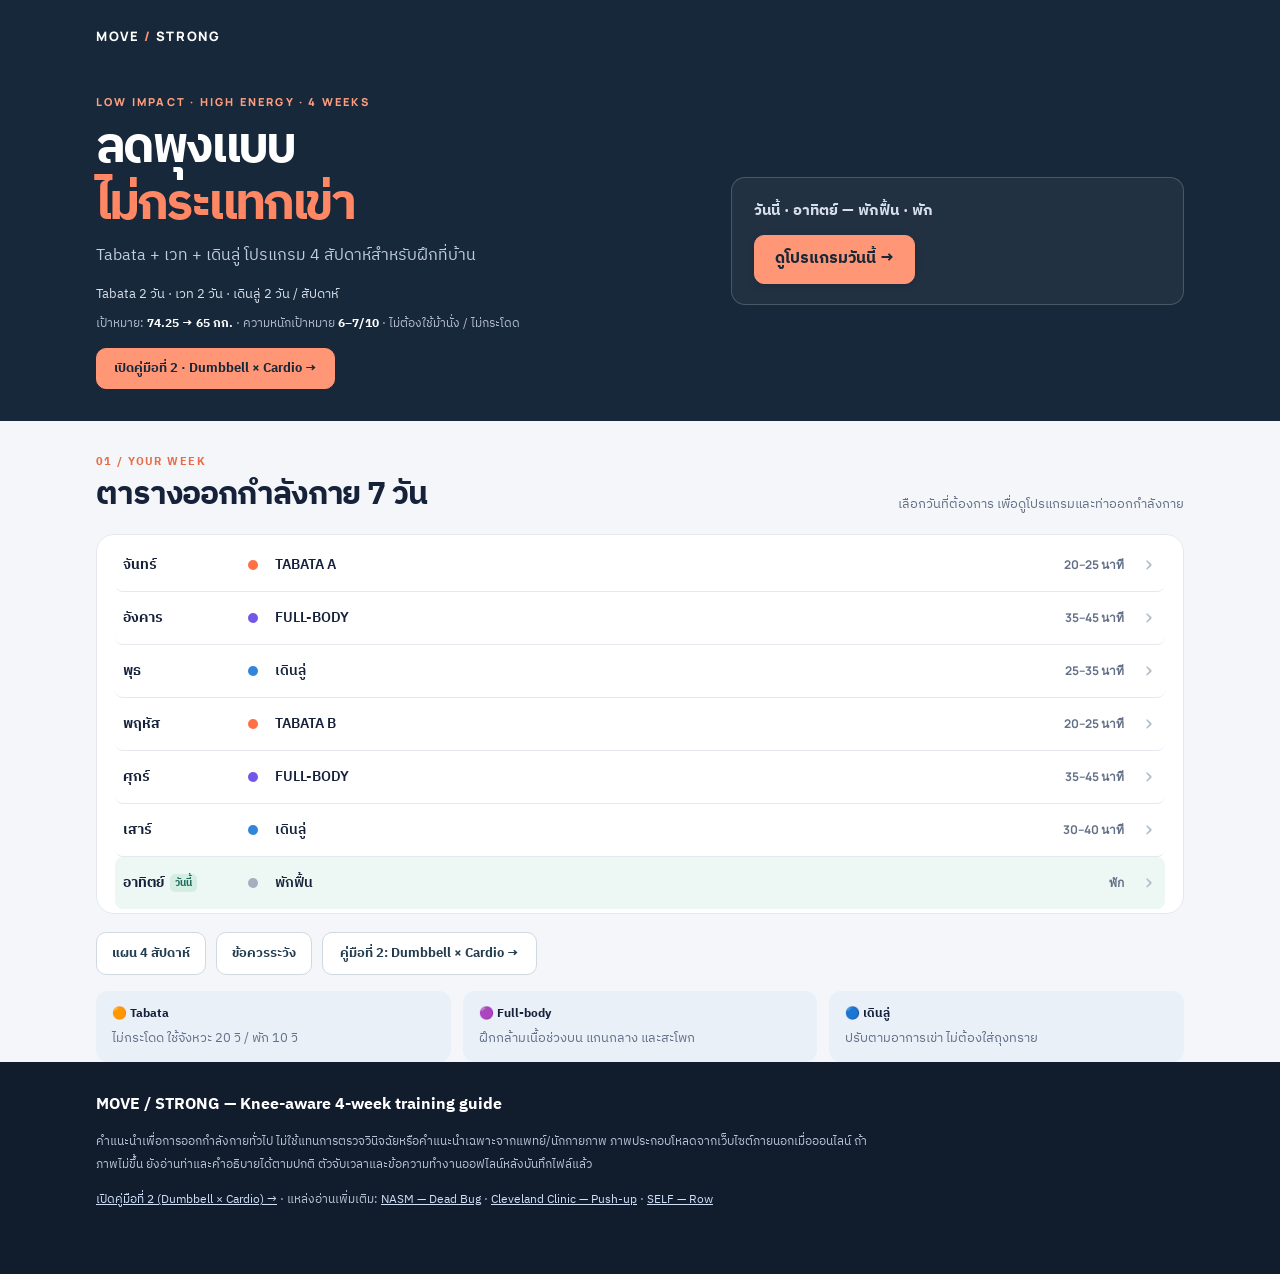
==== commit 6d81694f: "feat: simplify guide two for weight loss" ====
--- a/index.html
+++ b/index.html
@@ -10,11 +10,11 @@
 <link rel="stylesheet" href="styles.css"/>
 </head>
 <body>
-<header class="header"><div class="shell"><nav class="nav"><div class="brand">MOVE<span> / </span>STRONG</div><div class="navlinks"><a href="#weekly">ตารางสัปดาห์</a><a href="#tabata-a">Tabata A</a><a href="#strength">เวท</a><a href="#treadmill">เดินลู่</a><a href="guide2.html">คู่มือที่ 2 ↗</a></div></nav><div class="hero"><div class="hero-copy"><div class="eyebrow">LOW IMPACT · HIGH ENERGY · 4 WEEKS</div><h1>ลดพุงแบบ<br/><em>ไม่กระแทกเข่า</em></h1><p class="lead">Tabata + เวท + เดินลู่ โปรแกรม 4 สัปดาห์สำหรับฝึกที่บ้าน</p><p class="weekly-summary">Tabata 2 วัน · เวท 2 วัน · เดินลู่ 2 วัน / สัปดาห์</p><div class="hero-bottom">เป้าหมาย: <b>74.25 → 65 กก.</b> · ความหนักเป้าหมาย <b>6–7/10</b> · ไม่ต้องใช้ม้านั่ง / ไม่กระโดด</div><a class="guide-link" href="guide2.html">เปิดคู่มือที่ 2 · Kettlebell × Dumbbell × Cardio →</a></div><div class="today-action" id="today-action" hidden><div class="today-label" id="today-label"></div><button type="button" class="today-button" id="today-button">ดูโปรแกรมวันนี้ →</button></div></div></div></header>
+<header class="header"><div class="shell"><nav class="nav"><div class="brand">MOVE<span> / </span>STRONG</div><div class="navlinks"><a href="#weekly">ตารางสัปดาห์</a><a href="#tabata-a">Tabata A</a><a href="#strength">เวท</a><a href="#treadmill">เดินลู่</a><a href="guide2.html">คู่มือที่ 2 ↗</a></div></nav><div class="hero"><div class="hero-copy"><div class="eyebrow">LOW IMPACT · HIGH ENERGY · 4 WEEKS</div><h1>ลดพุงแบบ<br/><em>ไม่กระแทกเข่า</em></h1><p class="lead">Tabata + เวท + เดินลู่ โปรแกรม 4 สัปดาห์สำหรับฝึกที่บ้าน</p><p class="weekly-summary">Tabata 2 วัน · เวท 2 วัน · เดินลู่ 2 วัน / สัปดาห์</p><div class="hero-bottom">เป้าหมาย: <b>74.25 → 65 กก.</b> · ความหนักเป้าหมาย <b>6–7/10</b> · ไม่ต้องใช้ม้านั่ง / ไม่กระโดด</div><a class="guide-link" href="guide2.html">เปิดคู่มือที่ 2 · Dumbbell × Cardio →</a></div><div class="today-action" id="today-action" hidden><div class="today-label" id="today-label"></div><button type="button" class="today-button" id="today-button">ดูโปรแกรมวันนี้ →</button></div></div></div></header>
 <main class="shell">
 <div class="day-controls" id="day-controls" hidden><button type="button" class="back-button" id="back-to-week">← ตารางสัปดาห์</button><button type="button" class="focus-button" id="focus-toggle" hidden>เริ่มโหมดฝึก</button></div>
 
-<section class="section" id="weekly"><div class="section-heading"><div><div class="kicker">01 / Your week</div><h2>ตารางออกกำลังกาย 7 วัน</h2></div><div class="heading-note">เลือกวันที่ต้องการ เพื่อดูโปรแกรมและท่าออกกำลังกาย</div></div><div class="surface schedule"><a class="week-row" href="#tabata-a"><span class="wd">จันทร์<span class="today-badge" hidden>วันนี้</span></span><span class="dot orange"></span><span class="act">TABATA A</span><span class="dur">20–25 นาที</span><span class="arrow" aria-hidden="true">›</span></a><a class="week-row" href="#strength"><span class="wd">อังคาร<span class="today-badge" hidden>วันนี้</span></span><span class="dot violet"></span><span class="act">FULL-BODY</span><span class="dur">35–45 นาที</span><span class="arrow" aria-hidden="true">›</span></a><a class="week-row" href="#treadmill"><span class="wd">พุธ<span class="today-badge" hidden>วันนี้</span></span><span class="dot blue"></span><span class="act">เดินลู่</span><span class="dur">25–35 นาที</span><span class="arrow" aria-hidden="true">›</span></a><a class="week-row" href="#tabata-b"><span class="wd">พฤหัส<span class="today-badge" hidden>วันนี้</span></span><span class="dot orange"></span><span class="act">TABATA B</span><span class="dur">20–25 นาที</span><span class="arrow" aria-hidden="true">›</span></a><a class="week-row" href="#strength"><span class="wd">ศุกร์<span class="today-badge" hidden>วันนี้</span></span><span class="dot violet"></span><span class="act">FULL-BODY</span><span class="dur">35–45 นาที</span><span class="arrow" aria-hidden="true">›</span></a><a class="week-row" href="#treadmill"><span class="wd">เสาร์<span class="today-badge" hidden>วันนี้</span></span><span class="dot blue"></span><span class="act">เดินลู่</span><span class="dur">30–40 นาที</span><span class="arrow" aria-hidden="true">›</span></a><a class="week-row" href="#safety"><span class="wd">อาทิตย์<span class="today-badge" hidden>วันนี้</span></span><span class="dot gray"></span><span class="act">พักฟื้น</span><span class="dur">พัก</span><span class="arrow" aria-hidden="true">›</span></a></div><div class="home-links" id="home-links"><button type="button" data-info="progression">แผน 4 สัปดาห์</button><button type="button" data-info="safety">ข้อควรระวัง</button><a class="guide-link dark" href="guide2.html">คู่มือที่ 2: Kettlebell × Dumbbell × Cardio →</a></div><div class="info-strip"><div class="mini"><b>🟠 Tabata</b><span>ไม่กระโดด ใช้จังหวะ 20 วิ / พัก 10 วิ</span></div><div class="mini"><b>🟣 Full-body</b><span>ฝึกกล้ามเนื้อช่วงบน แกนกลาง และสะโพก</span></div><div class="mini"><b>🔵 เดินลู่</b><span>ปรับตามอาการเข่า ไม่ต้องใส่ถุงทราย</span></div></div></section>
+<section class="section" id="weekly"><div class="section-heading"><div><div class="kicker">01 / Your week</div><h2>ตารางออกกำลังกาย 7 วัน</h2></div><div class="heading-note">เลือกวันที่ต้องการ เพื่อดูโปรแกรมและท่าออกกำลังกาย</div></div><div class="surface schedule"><a class="week-row" href="#tabata-a"><span class="wd">จันทร์<span class="today-badge" hidden>วันนี้</span></span><span class="dot orange"></span><span class="act">TABATA A</span><span class="dur">20–25 นาที</span><span class="arrow" aria-hidden="true">›</span></a><a class="week-row" href="#strength"><span class="wd">อังคาร<span class="today-badge" hidden>วันนี้</span></span><span class="dot violet"></span><span class="act">FULL-BODY</span><span class="dur">35–45 นาที</span><span class="arrow" aria-hidden="true">›</span></a><a class="week-row" href="#treadmill"><span class="wd">พุธ<span class="today-badge" hidden>วันนี้</span></span><span class="dot blue"></span><span class="act">เดินลู่</span><span class="dur">25–35 นาที</span><span class="arrow" aria-hidden="true">›</span></a><a class="week-row" href="#tabata-b"><span class="wd">พฤหัส<span class="today-badge" hidden>วันนี้</span></span><span class="dot orange"></span><span class="act">TABATA B</span><span class="dur">20–25 นาที</span><span class="arrow" aria-hidden="true">›</span></a><a class="week-row" href="#strength"><span class="wd">ศุกร์<span class="today-badge" hidden>วันนี้</span></span><span class="dot violet"></span><span class="act">FULL-BODY</span><span class="dur">35–45 นาที</span><span class="arrow" aria-hidden="true">›</span></a><a class="week-row" href="#treadmill"><span class="wd">เสาร์<span class="today-badge" hidden>วันนี้</span></span><span class="dot blue"></span><span class="act">เดินลู่</span><span class="dur">30–40 นาที</span><span class="arrow" aria-hidden="true">›</span></a><a class="week-row" href="#safety"><span class="wd">อาทิตย์<span class="today-badge" hidden>วันนี้</span></span><span class="dot gray"></span><span class="act">พักฟื้น</span><span class="dur">พัก</span><span class="arrow" aria-hidden="true">›</span></a></div><div class="home-links" id="home-links"><button type="button" data-info="progression">แผน 4 สัปดาห์</button><button type="button" data-info="safety">ข้อควรระวัง</button><a class="guide-link dark" href="guide2.html">คู่มือที่ 2: Dumbbell × Cardio →</a></div><div class="info-strip"><div class="mini"><b>🟠 Tabata</b><span>ไม่กระโดด ใช้จังหวะ 20 วิ / พัก 10 วิ</span></div><div class="mini"><b>🟣 Full-body</b><span>ฝึกกล้ามเนื้อช่วงบน แกนกลาง และสะโพก</span></div><div class="mini"><b>🔵 เดินลู่</b><span>ปรับตามอาการเข่า ไม่ต้องใส่ถุงทราย</span></div></div></section>
 <section class="section" id="tabata-a"><div class="section-heading"><div><div class="kicker">02 / Monday</div><h2>Tabata A · วันจันทร์</h2></div><div class="heading-note">4 ท่า × 2 รอบย่อย = 8 ช่วงต่อหนึ่งบล็อก</div></div><div class="tabata-summary"><div class="timing-card"><h3>หนึ่งบล็อกใช้ 4 นาที</h3><div class="timing-digits"><span class="big-timing work">20<span style="font-size:.38em">s</span></span><span class="separator">/</span><span class="big-timing rest">10<span style="font-size:.38em">s</span></span></div><p>ทำท่าละ 20 วินาที แล้วพัก 10 วินาที วนทั้ง 4 ท่าจนครบ 2 รอบย่อย</p></div><div class="round-card"><h3>วิธีจัดทั้งเซสชัน</h3><div class="rounds"><div class="r">5' วอร์ม</div><div class="r">4' × 3</div><div class="r">5' คูลดาวน์</div></div><p>พัก 90 วินาทีระหว่างบล็อก Tabata · รวมประมาณ 25 นาที (เริ่ม 2 บล็อกได้ในสัปดาห์แรก)</p></div></div><div class="cards"><article class="move-card" id="A-1"><div class="photo"><div class="image-fallback"><span aria-hidden="true">🥊</span><b>Shadow Boxing</b></div><img loading="lazy" src="https://en-chatelaine.mblycdn.com/ench/resized/2014/10/w767/10-minute-workout-shadow-reps1.jpg" alt="ภาพตัวอย่างท่า Shadow Boxing" onerror="this.style.display='none'" referrerpolicy="no-referrer"/><a class="photo-credit" target="_blank" rel="noopener" href="https://chatelaine.com/health/fitness/4-boxing-moves-to-lose-weight-and-strengthen-core/">ที่มาภาพ ↗</a></div><div class="move-body"><div class="index-line"><span class="move-index">1</span><span class="pill pill-coral">20 วินาที</span></div><h3>Shadow Boxing</h3><div class="subname">ชกมวยอากาศ</div><p>ชกหมัดตรงซ้าย–ขวาเร็วพอควบคุมได้ เท้าติดพื้น ไม่บิดเข่าตามหมัด</p></div></article><article class="move-card" id="A-2"><div class="photo"><div class="image-fallback"><span aria-hidden="true">↔️</span><b>Step Touch</b></div><img loading="lazy" src="https://s3.amazonaws.com/prod.skimble/assets/2742516/image_iphone.jpg" alt="ภาพตัวอย่างท่า Step Touch" onerror="this.style.display='none'" referrerpolicy="no-referrer"/><a class="photo-credit" target="_blank" rel="noopener" href="https://www.skimble.com/exercises/85896-step-touch-how-to-do-exercise">ที่มาภาพ ↗</a></div><div class="move-body"><div class="index-line"><span class="move-index">2</span><span class="pill pill-coral">20 วินาที</span></div><h3>Step Touch</h3><div class="subname">ก้าวข้างสลับ</div><p>ก้าวข้างแล้วนำอีกเท้ามาแตะ สลับซ้าย–ขวา ให้เท้าข้างหนึ่งสัมผัสพื้นเสมอ</p></div></article><article class="move-card" id="A-3"><div class="photo"><div class="image-fallback"><span aria-hidden="true">🦵</span><b>Bodyweight Squat</b></div><img loading="lazy" src="https://bodybuilding-wizard.com/wp-content/uploads/2019/03/basic-bodyweight-squat-exercise-3.jpg" alt="ภาพตัวอย่างท่า Bodyweight Squat" onerror="this.style.display='none'" referrerpolicy="no-referrer"/><a class="photo-credit" target="_blank" rel="noopener" href="https://bodybuilding-wizard.com/basic-bodyweight-squat-exercise/">ที่มาภาพ ↗</a></div><div class="move-body"><div class="index-line"><span class="move-index">3</span><span class="pill pill-coral">20 วินาที</span></div><h3>Bodyweight Squat</h3><div class="subname">สควอต</div><p>ยืนกว้างประมาณหัวไหล่ ดันสะโพกไปหลัง ย่อลงเท่าที่เข่าไม่เจ็บ แล้วลุกขึ้น ไม่เด้งตัว</p></div></article><article class="move-card" id="A-4"><div class="photo"><div class="image-fallback"><span aria-hidden="true">🚶</span><b>Fast March</b></div><img loading="lazy" src="https://s3assets.skimble.com/assets/2340725/image_iphone.jpg" alt="ภาพตัวอย่างท่า Fast March" onerror="this.style.display='none'" referrerpolicy="no-referrer"/><a class="photo-credit" target="_blank" rel="noopener" href="https://www.skimble.com/exercises/68384-walk-or-marching-in-place-how-to-do-exercise">ที่มาภาพ ↗</a></div><div class="move-body"><div class="index-line"><span class="move-index">4</span><span class="pill pill-coral">20 วินาที</span></div><h3>Fast March</h3><div class="subname">ย่ำเท้าเร็ว</div><p>ย่ำเท้าอยู่กับที่ให้เร็วขึ้น แกว่งแขนช่วย ไม่จำเป็นต้องยกเข่าสูง</p></div></article></div><div class="hint">เข่าไม่สบายจาก Squat? ให้เปลี่ยนช่วงนั้นเป็น Standing Hip Hinge หรือ Shadow Boxing ทันที ไม่ต้องฝืนท่าที่เจ็บ</div></section>
 <section class="section" id="tabata-b"><div class="section-heading"><div><div class="kicker">03 / Thursday</div><h2>Tabata B · วันพฤหัส</h2></div><div class="heading-note">4 ท่า × 2 รอบย่อย = 8 ช่วงต่อหนึ่งบล็อก</div></div><div class="tabata-summary"><div class="timing-card"><h3>หนึ่งบล็อกใช้ 4 นาที</h3><div class="timing-digits"><span class="big-timing work">20<span style="font-size:.38em">s</span></span><span class="separator">/</span><span class="big-timing rest">10<span style="font-size:.38em">s</span></span></div><p>ทำท่าละ 20 วินาที แล้วพัก 10 วินาที วนทั้ง 4 ท่าจนครบ 2 รอบย่อย</p></div><div class="round-card"><h3>วิธีจัดทั้งเซสชัน</h3><div class="rounds"><div class="r">5' วอร์ม</div><div class="r">4' × 3</div><div class="r">5' คูลดาวน์</div></div><p>พัก 90 วินาทีระหว่างบล็อก Tabata · รวมประมาณ 25 นาที (เริ่ม 2 บล็อกได้ในสัปดาห์แรก)</p></div></div><div class="cards"><article class="move-card" id="B-1"><div class="photo"><div class="image-fallback"><span aria-hidden="true">🙆</span><b>Low-impact Jack</b></div><img loading="lazy" src="https://app.dropinblog.com/uploaded/blogs/34238038/files/Screen_Shot_2021-11-24_at_8_49_16_AM.png" alt="ภาพตัวอย่างท่า Low-impact Jack" onerror="this.style.display='none'" referrerpolicy="no-referrer"/><a class="photo-credit" target="_blank" rel="noopener" href="https://massagetherapyconcepts.com/a/blog/low-impact-exercises-for">ที่มาภาพ ↗</a></div><div class="move-body"><div class="index-line"><span class="move-index">1</span><span class="pill pill-coral">20 วินาที</span></div><h3>Low-impact Jack</h3><div class="subname">ก้าวกางแขน ไม่กระโดด</div><p>ก้าวเท้าออกด้านข้างพร้อมยกแขนขึ้น แล้วกลับมาชิดเท้า สลับอีกด้าน เท้าข้างหนึ่งติดพื้น</p></div></article><article class="move-card" id="B-2"><div class="photo"><div class="image-fallback"><span aria-hidden="true">🥊</span><b>Boxing Uppercut</b></div><img loading="lazy" src="https://v.cdn.ww.com/media/system/cms/us/new_boxing_6_lead_uppercut_800x800_jqdrrv.png" alt="ภาพตัวอย่างท่า Boxing Uppercut" onerror="this.style.display='none'" referrerpolicy="no-referrer"/><a class="photo-credit" target="_blank" rel="noopener" href="https://www.weightwatchers.com/us/blog/fitness/boxing-cardio-workout-at-home">ที่มาภาพ ↗</a></div><div class="move-body"><div class="index-line"><span class="move-index">2</span><span class="pill pill-coral">20 วินาที</span></div><h3>Boxing Uppercut</h3><div class="subname">หมัดเสยสลับ</div><p>ออกหมัดเสยซ้าย–ขวาจากระดับลำตัว ไม่บิดเข่าหรือย่อลึกตามหมัด</p></div></article><article class="move-card" id="B-3"><div class="photo"><div class="image-fallback"><span aria-hidden="true">🧍</span><b>Standing Hip Hinge</b></div><img loading="lazy" src="https://cdn.shopify.com/s/files/1/0252/3155/6686/files/Bodyweight_Hip_Hinge.jpg?v=1750167985" alt="ภาพตัวอย่างท่า Standing Hip Hinge" onerror="this.style.display='none'" referrerpolicy="no-referrer"/><a class="photo-credit" target="_blank" rel="noopener" href="https://homegymsupply.co.uk/blogs/guides/hip-hinge-exercises">ที่มาภาพ ↗</a></div><div class="move-body"><div class="index-line"><span class="move-index">3</span><span class="pill pill-coral">20 วินาที</span></div><h3>Standing Hip Hinge</h3><div class="subname">พับสะโพก</div><p>งอเข่าเล็กน้อย ดันสะโพกถอยไปหลัง พับตัวจากสะโพก หลังเป็นกลาง แล้วกลับมายืน ไม่ถือดัมเบล</p></div></article><article class="move-card" id="B-4"><div class="photo"><div class="image-fallback"><span aria-hidden="true">↔️</span><b>Fast Step Touch</b></div><img loading="lazy" src="https://s3.amazonaws.com/prod.skimble/assets/2742516/image_iphone.jpg" alt="ภาพตัวอย่างท่า Fast Step Touch" onerror="this.style.display='none'" referrerpolicy="no-referrer"/><a class="photo-credit" target="_blank" rel="noopener" href="https://www.skimble.com/exercises/85896-step-touch-how-to-do-exercise">ที่มาภาพ ↗</a></div><div class="move-body"><div class="index-line"><span class="move-index">4</span><span class="pill pill-coral">20 วินาที</span></div><h3>Fast Step Touch</h3><div class="subname">ก้าวข้างเร็ว</div><p>ก้าวสลับข้างเร็วกว่ารอบ A เล็กน้อย ใช้แขนช่วยเพิ่มความเหนื่อย แต่ไม่กระโดด</p></div></article></div><p class="flowline"><b>ลำดับ:</b> Low-impact Jack → Boxing Uppercut → Standing Hip Hinge → Fast Step Touch → วนซ้ำอีกครั้ง = 4 นาที · พัก 90 วิ · ทำ 2–3 บล็อก</p></section>
 <section class="section" id="timer"><div class="section-heading"><div><div class="kicker">04 / Built-in timer</div><h2>ตัวจับเวลา Tabata 20/10</h2></div><div class="heading-note">จับเวลาจากหน้าเว็บนี้ได้เลย ไม่ต้องเปิดแอปอื่น</div></div><div class="focus-exercise" id="focus-exercise" hidden><div class="focus-image" id="focus-image"></div><div class="focus-copy"><span id="focus-label">ท่าปัจจุบัน</span><h3 id="focus-name"></h3><p id="focus-description"></p></div></div><div class="timer" role="region" aria-label="ตัวจับเวลา Tabata"><div class="timer-left"><div id="phase-kicker" class="timer-eyebrow">READY TO MOVE</div><div id="current-move" class="timer-name">พร้อมเริ่มฝึก</div><div class="timer-count" id="counter" aria-live="off">20</div><div class="timer-status" id="timer-status" role="status" hidden></div><div class="timer-stage" id="timer-stage">บล็อก 1 / 3 · ช่วงที่ 1 / 8</div><div class="focus-progress" aria-hidden="true"><div id="focus-progress-fill"></div></div><div class="timer-btns"><button class="btn" id="timer-start">▶ เริ่ม</button><button class="btn secondary" id="timer-pause" disabled>⏸ หยุดชั่วคราว</button><button class="btn secondary" id="timer-reset">↻ รีเซ็ต</button></div></div><div class="timer-right"><input type="hidden" id="workout-type" value="A"/><label for="round-count">จำนวนบล็อก</label><select id="round-count"><option value="2">2 บล็อก (เริ่มต้น)</option><option value="3" selected>3 บล็อก (มาตรฐาน)</option></select><div class="status" id="timer-detail">อุ่นเครื่อง 5 นาทีก่อนกดเริ่ม · มีเวลาเตรียมตัว 10 วินาทีก่อนท่าแรก</div><div class="progress"><div id="timer-progress"></div></div><p class="timer-small">มีเสียงนับถอยหลังและเสียงแจ้งเปลี่ยนช่วง (หากเบราว์เซอร์รองรับ) · ป้องกันหน้าจอดับบนมือถือด้วยตนเอง</p></div></div></section>
@@ -24,6 +24,6 @@
 <section class="section" id="safety"><div class="section-heading"><div><div class="kicker">08 / Safety & recovery</div><h2>กฎสำคัญสำหรับเข่าและความดัน</h2></div></div><div class="surface safety"><h3>เข้มข้นได้ โดยไม่ต้องฝืนข้อเข่า</h3><ul><li><b>หลีกเลี่ยงแรงกระแทก:</b> งด Jump Squat, Jumping Lunge, Burpee กระโดด, วิ่งกระแทก และ Kettlebell Swing ที่เคยทำให้ปวดเอว</li><li><b>เข่าที่ไม่ดี:</b> Squat ได้ถ้าไม่เจ็บ ลงลึกตามที่สบาย ไม่ต้องลงต่ำสุด หากมีอาการปวดแปลบ เข่าทรุด บวม หรือล็อก ให้หยุดและรับการประเมิน</li><li><b>ความดัน:</b> ฝึกระดับ 6–7/10 ไม่เร่งจนหอบสุดแรง หายใจออกเวลาออกแรง ไม่กลั้นหายใจ คงการใช้ยาตามแพทย์สั่ง</li><li><b>หยุดทันที:</b> เจ็บหน้าอก หน้ามืด หอบผิดปกติ หรือปวดเข่ารุนแรง</li><li><b>ลดพุง:</b> ไขมันหน้าท้องลดจากไขมันโดยรวม ควบคุมอาหารร่วมกับฝึก ลดน้ำหวาน ของทอด และของเค็มจัด ไม่ต้องอดข้าว</li></ul></div><div class="hint hintsafe">ความหนัก Tabata ในแผนนี้หมายถึงการใช้รูปแบบเวลา 20/10 ไม่ใช่การเร่งสุดแรง 100% โดยเฉพาะเมื่อมีประวัติความดันสูงและเข่าเจ็บง่าย</div></section>
 </main>
 <div class="floating-timer" id="floating-timer" role="region" aria-label="ตัวจับเวลาแบบย่อ" hidden><div class="floating-info"><span id="floating-phase"></span><strong id="floating-move"></strong></div><div class="floating-count" id="floating-count"></div><div class="floating-buttons"><button type="button" class="btn" id="floating-start">▶ เริ่ม</button><button type="button" class="btn secondary" id="floating-pause">⏸ พัก</button><button type="button" class="btn secondary" id="floating-reset">↻ รีเซ็ต</button></div></div>
-<footer class="footer"><div class="shell"><b>MOVE / STRONG — Knee-aware 4-week training guide</b><p>คำแนะนำเพื่อการออกกำลังกายทั่วไป ไม่ใช้แทนการตรวจวินิจฉัยหรือคำแนะนำเฉพาะจากแพทย์/นักกายภาพ ภาพประกอบโหลดจากเว็บไซต์ภายนอกเมื่อออนไลน์ ถ้าภาพไม่ขึ้น ยังอ่านท่าและคำอธิบายได้ตามปกติ ตัวจับเวลาและข้อความทำงานออฟไลน์หลังบันทึกไฟล์แล้ว</p><p class="sources"><a href="guide2.html">เปิดคู่มือที่ 2 (Kettlebell × Dumbbell × Cardio) →</a> · แหล่งอ่านเพิ่มเติม: <a href="https://www.nasm.org/resource-center/exercise-library/dead-bug" target="_blank" rel="noopener">NASM — Dead Bug</a> · <a href="https://health.clevelandclinic.org/how-to-do-a-push-up" target="_blank" rel="noopener">Cleveland Clinic — Push-up</a> · <a href="https://www.self.com/story/single-arm-dumbbell-row" target="_blank" rel="noopener">SELF — Row</a></p></div></footer>
+<footer class="footer"><div class="shell"><b>MOVE / STRONG — Knee-aware 4-week training guide</b><p>คำแนะนำเพื่อการออกกำลังกายทั่วไป ไม่ใช้แทนการตรวจวินิจฉัยหรือคำแนะนำเฉพาะจากแพทย์/นักกายภาพ ภาพประกอบโหลดจากเว็บไซต์ภายนอกเมื่อออนไลน์ ถ้าภาพไม่ขึ้น ยังอ่านท่าและคำอธิบายได้ตามปกติ ตัวจับเวลาและข้อความทำงานออฟไลน์หลังบันทึกไฟล์แล้ว</p><p class="sources"><a href="guide2.html">เปิดคู่มือที่ 2 (Dumbbell × Cardio) →</a> · แหล่งอ่านเพิ่มเติม: <a href="https://www.nasm.org/resource-center/exercise-library/dead-bug" target="_blank" rel="noopener">NASM — Dead Bug</a> · <a href="https://health.clevelandclinic.org/how-to-do-a-push-up" target="_blank" rel="noopener">Cleveland Clinic — Push-up</a> · <a href="https://www.self.com/story/single-arm-dumbbell-row" target="_blank" rel="noopener">SELF — Row</a></p></div></footer>
 <script src="script.js"></script>
 </body></html>
